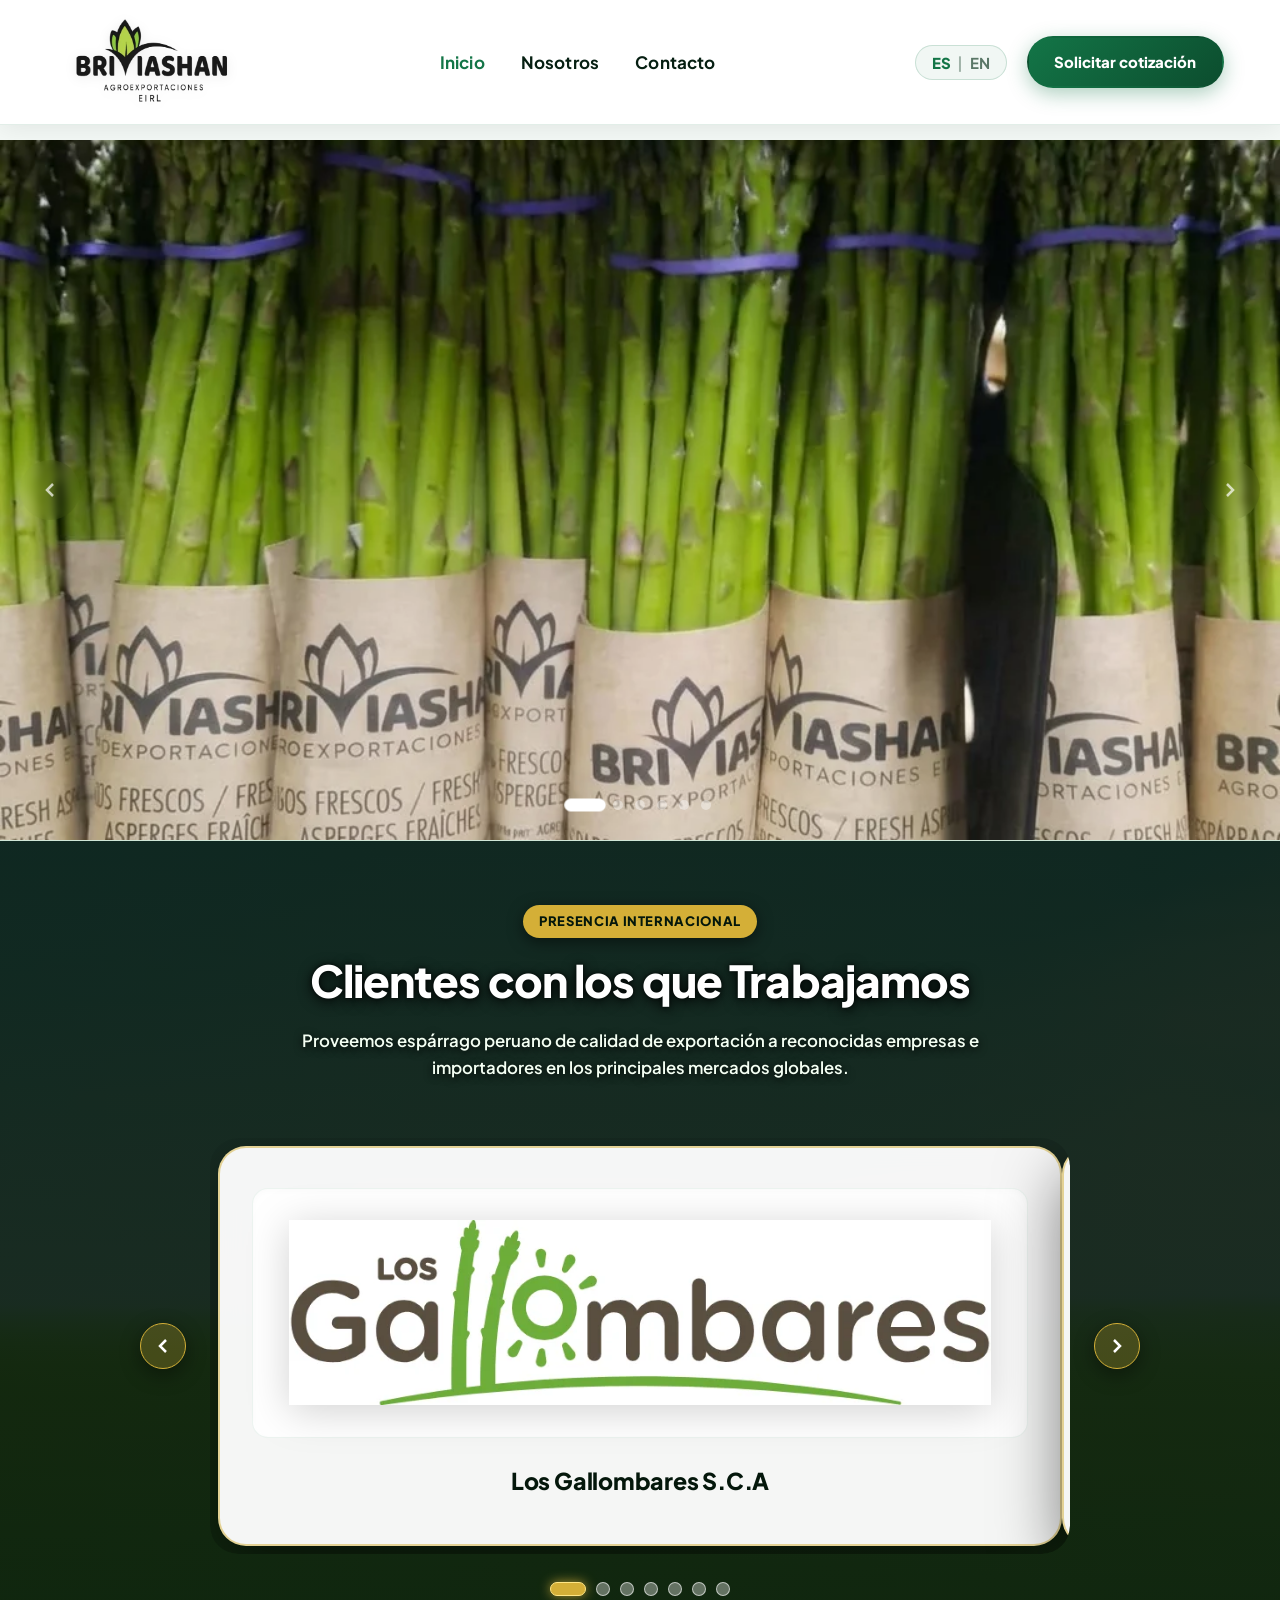
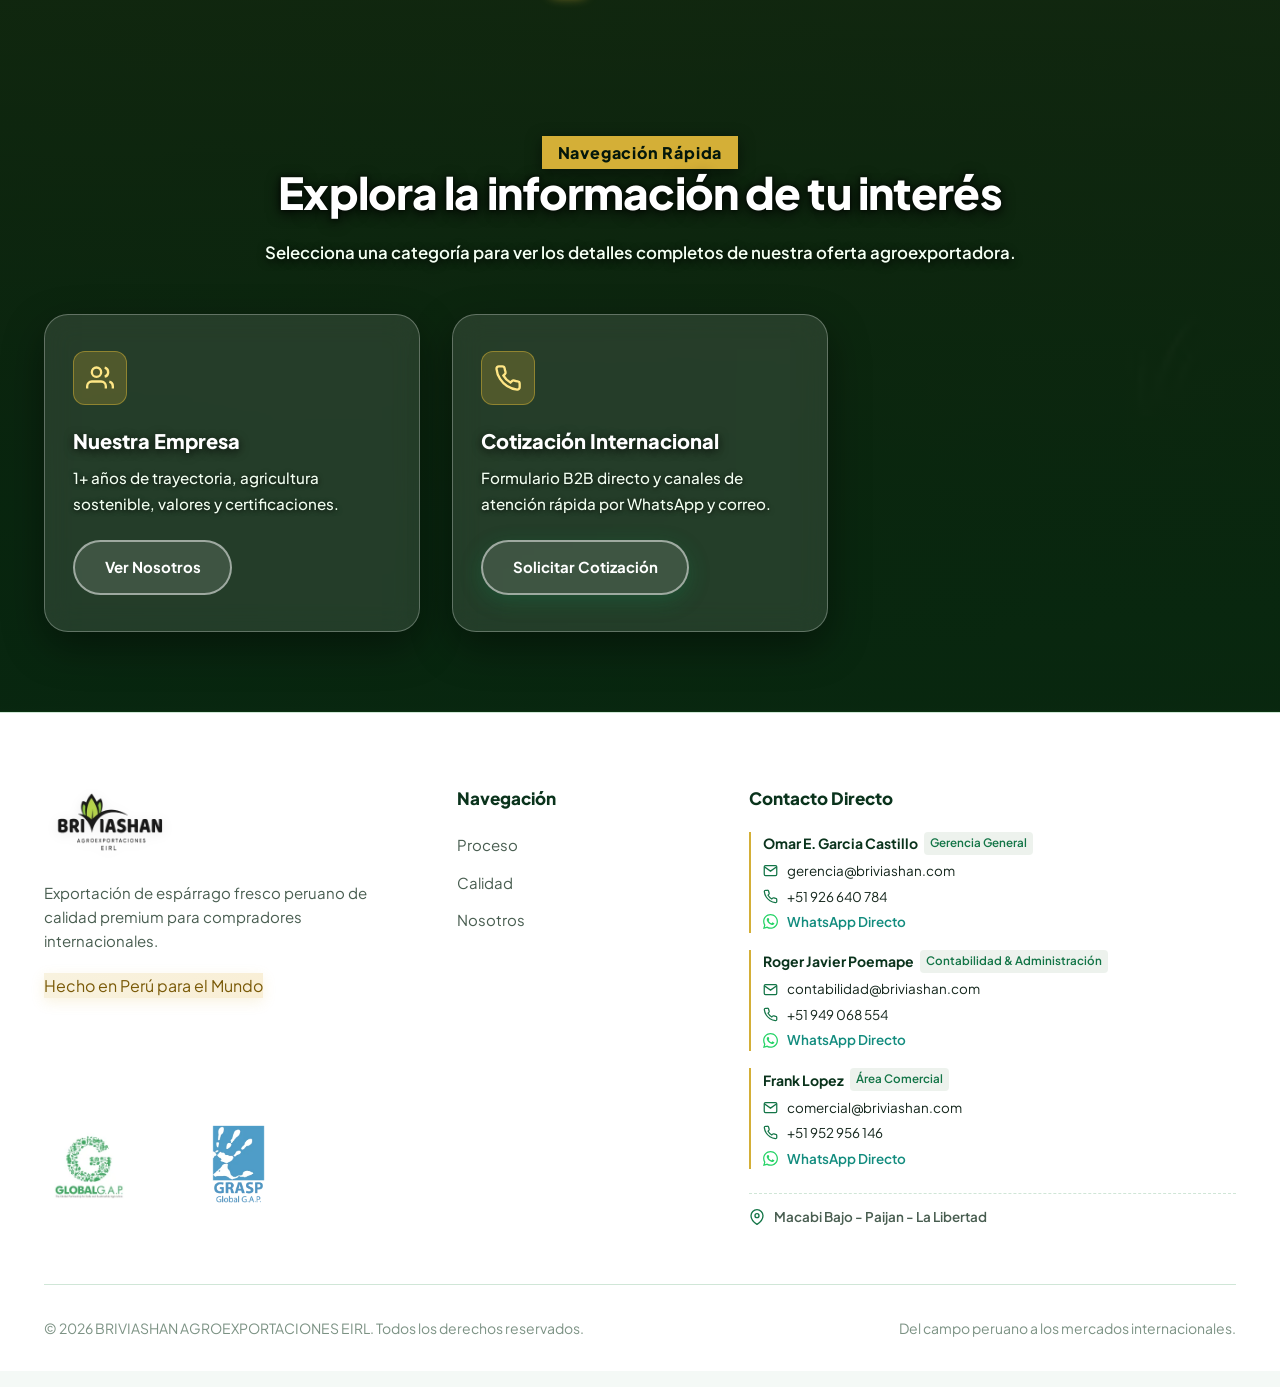
==== index.html @ b5cad750 "Update favicon to use standard logo" ====
<!DOCTYPE html>
<html lang="es">
<head>
  <meta charset="UTF-8">
  <meta name="viewport" content="width=device-width, initial-scale=1.0">
  <title>BRIVIASHAN | Exportación de Espárragos Peruanos Frescos para Mercados Internacionales</title>
  
  <!-- SEO Meta Tags -->
  <meta name="description" content="Empresa agroexportadora peruana de espárragos frescos verdes de calidad premium. Suministro confiable, trazabilidad y logística para importadores y compradores internacionales.">
  <meta name="keywords" content="Espárrago peruano, Espárragos de exportación, Exportación de espárragos, Peruvian asparagus, Fresh Peruvian asparagus, Asparagus exporter Peru, Asparagus supplier Peru, Fresh asparagus exporter">
  <meta name="author" content="BRIVIASHAN AGROEXPORTACIONES EIRL">
  <meta name="robots" content="index, follow">

  <!-- Open Graph / Social Media -->
  <meta property="og:type" content="website">
  <meta property="og:title" content="BRIVIASHAN | Espárrago Peruano de Exportación Premium">
  <meta property="og:description" content="Del campo peruano a los mercados internacionales. Calidad, frescura y compromiso desde el origen hasta su destino.">
  <meta property="og:image" content="images-asparagus/1000505104.webp">

  <!-- Canonical URL -->
  <link rel="canonical" href="https://www.briviashan.com/">

  <!-- Favicon -->
  <link rel="icon" type="image/webp" href="Imagenes/LOGO-BRIVIASHAN.webp">

  <!-- Stylesheet -->
  <link rel="stylesheet" href="css/styles.css?v=2.0.2">
</head>
<body>

  <!-- ==========================================================================
       HEADER / NAVBAR
       ========================================================================== -->
  <header class="main-header scrolled" id="main-header">
    <div class="container header-container">
      <a href="#" class="header-logo-link" aria-label="BRIVIASHAN Inicio">
        <img decoding="async" src="Imagenes/LOGO-BRIVIASHAN.webp" alt="BRIVIASHAN Agroexportaciones" class="header-logo-img">
      </a>

      <!-- Desktop Nav -->
      <nav aria-label="Navegación principal">
        <ul class="nav-menu">
          <li><a href="#inicio" class="nav-link active-view" data-i18n="nav.home">Inicio</a></li>
                              <li><a href="#nosotros" class="nav-link" data-i18n="nav.about">Nosotros</a></li>
          <li><a href="#contacto" class="nav-link" data-i18n="nav.contact">Contacto</a></li>
        </ul>
      </nav>

      <!-- Header Actions -->
      <div class="header-actions">
        <button type="button" class="lang-switch-btn" id="lang-switch-btn" aria-label="Cambiar Idioma">
          <span class="lang-code active">ES</span>
          <span class="lang-divider">|</span>
          <span class="lang-code">EN</span>
        </button>

        <a href="#contacto" class="btn btn-primary btn-header-cta" data-i18n="nav.cta">Solicitar cotización</a>

        <button type="button" class="mobile-menu-btn" id="mobile-menu-btn" aria-label="Abrir menú" aria-expanded="false">
          <svg width="24" height="24" viewBox="0 0 24 24" fill="none" stroke="currentColor" stroke-width="2">
            <path d="M4 6h16M4 12h16M4 18h16"/>
          </svg>
        </button>
      </div>
    </div>

    <!-- Mobile Drawer Nav -->
    <div class="mobile-nav-menu" id="mobile-nav-menu">
      <a href="#inicio" class="mobile-nav-link active-view" data-i18n="nav.home">Inicio</a>
      <a href="#nosotros" class="mobile-nav-link" data-i18n="nav.about">Nosotros</a>
      <a href="#contacto" class="mobile-nav-link" data-i18n="nav.contact">Contacto</a>
      
      <div class="mobile-drawer-actions">
        <button type="button" class="lang-switch-btn" id="mobile-lang-switch-btn" aria-label="Cambiar Idioma">
          <span class="lang-code active">ES</span>
          <span class="lang-divider">|</span>
          <span class="lang-code">EN</span>
        </button>
        <a href="#contacto" class="btn btn-gold" data-i18n="nav.cta">Solicitar cotización</a>
      </div>
    </div>
  </header>

  <main class="views-wrapper">
    <!-- VISTA INICIO (PRIMERA VISTA) -->
    <div class="site-view view-bg-inicio is-active" id="view-inicio">
  <!-- ==========================================================================
       HERO PRESENTATIONS SLIDER (REDESIGNED CAROUSEL)
       ========================================================================== -->
  <section class="hero-presentations-slider" id="inicio">
    <div class="hero-slider-track" id="hero-slider-track">
      <!-- Slide 1: Fajín de Cartón -->
      <div class="hero-slide active" 
           data-title="Espárrago Verde con Fajín de Cartón" 
           data-img="images-asparagus/fajin4_panoramico.webp" 
           data-desc="Presentación ecológica de exportación con atados sujetados por fajín de cartón impreso con marca. Ideal para supermercados."
           data-weight="Atado de 454g / 1 lb (Bandeja 5kg / 11 lbs)"
           data-caliber="Large (LG) 12mm - 16mm"
           data-packing="Caja de Cartón Exportación • 10 atados por Bandeja">
        <div class="hero-slide-bg" style="background-image: url('images-asparagus/fajin4_panoramico.webp');"></div>
        <div class="hero-slide-overlay"></div>
        <div class="hero-slide-content">
          <h2 class="hero-slide-title">Espárrago Verde con Fajín de Cartón</h2>
          <p class="hero-slide-desc">Atados ecológicos con fajín impreso, perfectos para retail internacional. Hidroenfriados para preservar máxima frescura.</p>
          <div class="hero-slide-specs">
            <span><strong>Calibre:</strong> Large (LG) 12-16mm</span>
            <span><strong>Empaque:</strong> Atado 250g</span>
          </div>
          <div class="hero-slide-actions">
            <button class="btn btn-gold open-detail-btn">Ver Ficha Técnica B2B</button>
            <a href="#contacto" class="btn btn-outline-white">Solicitar Cotización</a>
          </div>
        </div>
      </div>

      <!-- Slide 2: 12x420 -->
      <div class="hero-slide" 
           data-title="Presentación 12x420 - Calibre XL" 
           data-img="images-asparagus/pres1.webp" 
           data-desc="Atados estándar de 420g en empaque máster de 12 unidades por caja (5kg neto). Calibre Extra Large seleccionado para distribuidores institucionales."
           data-weight="Atado 420g (Caja de 5kg / 12 atados)"
           data-caliber="Extra Large (XL) 16mm - 20mm"
           data-packing="Caja Exportación Impresa con Capuchón Térmico">
        <div class="hero-slide-bg" style="background-image: url('images-asparagus/pres1.webp');"></div>
        <div class="hero-slide-overlay"></div>
        <div class="hero-slide-content">
          <h2 class="hero-slide-title">Presentación 12x420 (Calibre XL)</h2>
          <div class="hero-slide-specs">
            <span><strong>Calibre:</strong> Extra Large (XL) 17-20mm</span>
            <span><strong>Empaque:</strong> 12 x 420g (Caja 5kg)</span>
          </div>
          <div class="hero-slide-actions">
            <button class="btn btn-gold open-detail-btn">Ver Ficha Técnica B2B</button>
            <a href="#contacto" class="btn btn-outline-white">Solicitar Cotización</a>
          </div>
        </div>
      </div>

      <!-- Slide 3: Puntas Embolsado -->
      <div class="hero-slide" 
           data-title="Puntas Seleccionadas - Embolsado Especial" 
           data-img="images-asparagus/embolsado_panoramico.webp" 
           data-desc="Puntas de espárrago tierno cortadas a medida y embolsadas en atmósfera controlada para prolongar su vida útil en anaquel."
           data-weight="Atados Embolsados 480g - 490g"
           data-caliber="Standard / Medium (9mm - 12mm)"
           data-packing="Bolsa Microperforada de Alta Densidad">
        <div class="hero-slide-bg" style="background-image: url('images-asparagus/embolsado_panoramico.webp');"></div>
        <div class="hero-slide-overlay"></div>
        <div class="hero-slide-content">
          <h2 class="hero-slide-title">Puntas Seleccionadas (Embolsado)</h2>
          <div class="hero-slide-specs">
            <span><strong>Calibre:</strong> Standard / Medium (9-12mm)</span>
            <span><strong>Empaque:</strong> Atado Embolsado 480-490g</span>
          </div>
          <div class="hero-slide-actions">
            <button class="btn btn-gold open-detail-btn">Ver Ficha Técnica B2B</button>
            <a href="#contacto" class="btn btn-outline-white">Solicitar Cotización</a>
          </div>
        </div>
      </div>

      <!-- Slide 4: Pouch Bag -->
      <div class="hero-slide" 
           data-title="Presentación Lonchera" 
           data-img="images-asparagus/lonchera_panoramico.webp" 
           data-desc="Lonchera de 2.5 KG."
           data-weight="Atado de 200g - 210g"
           data-caliber="Medium / Large (10mm - 14mm)"
           data-packing="Caja Máster con 10 atados de 200-210g cada uno">
        <div class="hero-slide-bg" style="background-image: url('images-asparagus/lonchera_panoramico.webp');"></div>
        <div class="hero-slide-overlay"></div>
        <div class="hero-slide-content">
          <h2 class="hero-slide-title">Lonchera</h2>
          <div class="hero-slide-specs">
            <span><strong>Calibre:</strong> Medium / Large (10-14mm)</span>
            <span><strong>Empaque:</strong> Atado 200-210g</span>
          </div>
          <div class="hero-slide-actions">
            <button class="btn btn-gold open-detail-btn">Ver Ficha Técnica B2B</button>
            <a href="#contacto" class="btn btn-outline-white">Solicitar Cotización</a>
          </div>
        </div>
      </div>

      <!-- Slide 5: Corte Especial -->
      <div class="hero-slide" 
           data-title="Corte Especial" 
           data-img="images-asparagus/17x300.webp" 
           data-weight="Atado de 300g - 310g (17 atados por caja)"
           data-caliber="Large (14mm - 18mm)"
           data-packing="Caja de Cartón para Exportación Aérea">
        <div class="hero-slide-bg" style="background-image: url('images-asparagus/17x300.webp');"></div>
        <div class="hero-slide-overlay"></div>
        <div class="hero-slide-content">
          <h2 class="hero-slide-title">Corte Especial</h2>
          <div class="hero-slide-specs">
            <span><strong>Calibre:</strong> Large (14-16mm)</span>
            <span><strong>Empaque:</strong> Atado 300-310g (17 unidades/caja)</span>
          </div>
          <div class="hero-slide-actions">
            <button class="btn btn-gold open-detail-btn">Ver Ficha Técnica B2B</button>
            <a href="#contacto" class="btn btn-outline-white">Solicitar Cotización</a>
          </div>
        </div>
      </div>

      <!-- Slide 6: Standard -->
      <div class="hero-slide" 
           data-title="Presentación Standard - STD 20x250" 
           data-img="images-asparagus/std-20x250.webp" 
           data-desc="Formato tradicional de atados de 250g en caja de 20 unidades (5kg total). Ideal para programas de suministro constante durante todo el año."
           data-weight="Atado de 250g (Caja de 5kg / 20 atados)"
           data-caliber="Standard (9mm - 12mm)"
           data-packing="Caja Corrugada Fitosanitaria de Exportación">
        <div class="hero-slide-bg" style="background-image: url('images-asparagus/std-20x250.webp');"></div>
        <div class="hero-slide-overlay"></div>
        <div class="hero-slide-content">
          <h2 class="hero-slide-title">Presentación Standard (STD 20x250)</h2>
          <div class="hero-slide-specs">
            <span><strong>Calibre:</strong> Standard (9-12mm)</span>
            <span><strong>Empaque:</strong> 20 x 250g (Caja 5kg)</span>
          </div>
          <div class="hero-slide-actions">
            <button class="btn btn-gold open-detail-btn">Ver Ficha Técnica B2B</button>
            <a href="#contacto" class="btn btn-outline-white">Solicitar Cotización</a>
          </div>
        </div>
      </div>
    </div>

    <!-- Navigation Arrows -->
    <button class="hero-nav prev-nav" id="hero-slider-prev" aria-label="Anterior">
      <svg width="24" height="24" viewBox="0 0 24 24" fill="none" stroke="currentColor" stroke-width="2.5"><polyline points="15 18 9 12 15 6"/></svg>
    </button>
    <button class="hero-nav next-nav" id="hero-slider-next" aria-label="Siguiente">
      <svg width="24" height="24" viewBox="0 0 24 24" fill="none" stroke="currentColor" stroke-width="2.5"><polyline points="9 18 15 12 9 6"/></svg>
    </button>

    <!-- Pagination Dots -->
    <div class="hero-dots" id="hero-slider-dots">
      <span class="hero-dot active" data-index="0"></span>
      <span class="hero-dot" data-index="1"></span>
      <span class="hero-dot" data-index="2"></span>
      <span class="hero-dot" data-index="3"></span>
      <span class="hero-dot" data-index="4"></span>
      <span class="hero-dot" data-index="5"></span>
    </div>
  </section>

  <!-- ==========================================================================
       2.5 CLIENTS & COMMERCIAL PARTNERS SECTION
       ========================================================================== -->
  <section class="section-padding clients-section">
    <div class="container">
      <div class="section-header reveal-on-scroll">
        <span class="section-badge badge-gold" data-i18n="clientsSection.badge">Confianza Global</span>
        <h2 class="section-title" data-i18n="clientsSection.title">Nuestros Clientes y Socios Comerciales</h2>
        <p class="section-subtitle" data-i18n="clientsSection.subtitle">
          Establecemos alianzas comerciales sólidas y de largo plazo con importadores y distribuidores internacionales.
        </p>
      </div>

      <!-- Interactive Client Logo Slideshow -->
      <div class="clients-slideshow-wrapper reveal-on-scroll" id="clientsSlideshow">
        <button class="slideshow-arrow prev-arrow" id="clientsPrevBtn" aria-label="Cliente Anterior">
          <svg width="24" height="24" viewBox="0 0 24 24" fill="none" stroke="currentColor" stroke-width="2.5"><path d="M15 18l-6-6 6-6"/></svg>
        </button>

        <div class="slideshow-viewport">
          <div class="slideshow-track" id="clientsSlideTrack">
            <!-- Slide 1: Gallombares -->
            <div class="client-slide-card active" data-lightbox-src="images-asparagus/gallombares.webp" style="cursor: pointer;">
              <div class="client-logo-wrapper">
                <img decoding="async" src="images-asparagus/gallombares.webp" alt="Los Gallombares S.C.A" class="client-logo-img-large">
              </div>
              <h4 class="client-logo-name">Los Gallombares S.C.A</h4>
            </div>

            <!-- Slide 2: García Mateo & Cía -->
            <div class="client-slide-card" data-lightbox-src="images-asparagus/garcia-mateo.webp" style="cursor: pointer;">
              <div class="client-logo-wrapper">
                <img decoding="async" src="images-asparagus/garcia-mateo.webp" alt="García Mateo & Sinova" class="client-logo-img-large">
              </div>
              <h4 class="client-logo-name">García Mateo & Sinova</h4>
            </div>

            <!-- Slide 3: Square 1 Farms -->
            <div class="client-slide-card" data-lightbox-src="images-asparagus/Square1FarmsLogo_Print.webp" style="cursor: pointer;">
              <div class="client-logo-wrapper">
                <img decoding="async" src="images-asparagus/Square1FarmsLogo_Print.webp" alt="Square 1 Farms" class="client-logo-img-large">
              </div>
              <h4 class="client-logo-name">Square 1 Farms</h4>
            </div>

            <!-- Slide 4: Megafresh -->
            <div class="client-slide-card" data-lightbox-src="images-asparagus/megafresh.webp" style="cursor: pointer;">
              <div class="client-logo-wrapper">
                <img decoding="async" src="images-asparagus/megafresh.webp" alt="Megafresh Green S.L" class="client-logo-img-large">
              </div>
              <h4 class="client-logo-name">Megafresh Green S.L</h4>
            </div>

            <!-- Slide 5: Mayesty -->
            <div class="client-slide-card" data-lightbox-src="images-asparagus/mayesty.webp" style="cursor: pointer;">
              <div class="client-logo-wrapper">
                <img decoding="async" src="images-asparagus/mayesty.webp" alt="Five Crowns Marketing" class="client-logo-img-large">
              </div>
              <h4 class="client-logo-name">Five Crowns Marketing</h4>
            </div>

            <!-- Slide 6: HETROS IMPORTACAO -->
            <div class="client-slide-card" data-lightbox-src="images-asparagus/HETROS-IMPORTACAO.webp" style="cursor: pointer;">
              <div class="client-logo-wrapper">
                <img decoding="async" src="images-asparagus/HETROS-IMPORTACAO.webp" alt="HETROS IMPORTACAO E EXPORTACAO LTDA" class="client-logo-img-large">
              </div>
              <h4 class="client-logo-name">HETROS IMPORTACAO E EXPORTACAO LTDA</h4>
            </div>

            <!-- Slide 7: Espaceite S.L -->
            <div class="client-slide-card" data-lightbox-src="images-asparagus/espaceite1.webp" style="cursor: pointer;">
              <div class="client-logo-wrapper">
                <img decoding="async" src="images-asparagus/espaceite1.webp" alt="Espaceite S.L" class="client-logo-img-large">
              </div>
              <h4 class="client-logo-name">Espaceite S.L</h4>
            </div>
          </div>
        </div>

        <button class="slideshow-arrow next-arrow" id="clientsNextBtn" aria-label="Siguiente Cliente">
          <svg width="24" height="24" viewBox="0 0 24 24" fill="none" stroke="currentColor" stroke-width="2.5"><path d="M9 18l6-6-6-6"/></svg>
        </button>
      </div>

      <!-- Dots Pagination -->
      <div class="slideshow-pagination" id="clientsPagination">
        <button class="slideshow-dot active" data-slide="0" aria-label="Diapositiva 1"></button>
        <button class="slideshow-dot" data-slide="1" aria-label="Diapositiva 2"></button>
        <button class="slideshow-dot" data-slide="2" aria-label="Diapositiva 3"></button>
        <button class="slideshow-dot" data-slide="3" aria-label="Diapositiva 4"></button>
        <button class="slideshow-dot" data-slide="4" aria-label="Diapositiva 5"></button>
        <button class="slideshow-dot" data-slide="5" aria-label="Diapositiva 6"></button>
        <button class="slideshow-dot" data-slide="6" aria-label="Diapositiva 7"></button>
      </div>
    </div>
  </section>

      <!-- Executive Summary Quick Access Cards Section -->
      <section class="section-padding executive-summary-section">
        <div class="container">
          <div class="exec-summary-header reveal-on-scroll">
            <span class="section-badge badge-gold" data-i18n="executiveSummary.badge">Navegación Rápida</span>
            <h2 class="section-title" data-i18n="executiveSummary.title">Explora la información de tu interés</h2>
            <p class="section-subtitle" data-i18n="executiveSummary.subtitle">Selecciona una categoría para ver los detalles completos de nuestra oferta agroexportadora.</p>
          </div>

          <div class="exec-summary-grid reveal-on-scroll">
            <!-- Card 5: Nosotros -->
            <div class="exec-card">
              <div class="exec-card-icon">
                <svg width="28" height="28" viewBox="0 0 24 24" fill="none" stroke="currentColor" stroke-width="2"><path d="M17 21v-2a4 4 0 0 0-4-4H5a4 4 0 0 0-4 4v2"/><circle cx="9" cy="7" r="4"/><path d="M23 21v-2a4 4 0 0 0-3-3.87"/><path d="M16 3.13a4 4 0 0 1 0 7.75"/></svg>
              </div>
              <div class="exec-card-body">
                <h3 class="exec-card-title" data-i18n="executiveSummary.navAboutTitle">Nuestra Empresa</h3>
                <p class="exec-card-desc" data-i18n="executiveSummary.navAboutDesc">1+ años de trayectoria, agricultura sostenible, valores y certificaciones.</p>
              </div>
              <a href="#nosotros" class="btn btn-outline exec-card-btn" data-i18n="executiveSummary.navAboutBtn">Ver Nosotros</a>
            </div>

            <!-- Card 6: Contacto -->
            <div class="exec-card">
              <div class="exec-card-icon">
                <svg width="28" height="28" viewBox="0 0 24 24" fill="none" stroke="currentColor" stroke-width="2"><path d="M22 16.92v3a2 2 0 0 1-2.18 2 19.79 19.79 0 0 1-8.63-3.07 19.5 19.5 0 0 1-6-6 19.79 19.79 0 0 1-3.07-8.67A2 2 0 0 1 4.11 2h3a2 2 0 0 1 2 1.72 12.84 12.84 0 0 0 .7 2.81 2 2 0 0 1-.45 2.11L8.09 9.91a16 16 0 0 0 6 6l1.27-1.27a2 2 0 0 1 2.11-.45 12.84 12.84 0 0 0 2.81.7A2 2 0 0 1 22 16.92z"/></svg>
              </div>
              <div class="exec-card-body">
                <h3 class="exec-card-title" data-i18n="executiveSummary.navContactTitle">Cotización Internacional</h3>
                <p class="exec-card-desc" data-i18n="executiveSummary.navContactDesc">Formulario B2B directo y canales de atención rápida por WhatsApp y correo.</p>
              </div>
              <a href="#contacto" class="btn btn-primary exec-card-btn" data-i18n="executiveSummary.navContactBtn">Solicitar Cotización</a>
            </div>
          </div>
        </div>
      </section>



  </div><!-- /#view-inicio -->

  <!-- VISTA PROCESO -->
  <div class="site-view view-bg-nosotros" id="view-nosotros">
  <!-- ==========================================================================
       10. ABOUT US SECTION (MODERN, CLEAN B2B DESIGN)
       ========================================================================== -->
  <section class="section-padding about-section" id="nosotros">
    <div class="container">
      <!-- Top Grid: Who We Are Story & Image -->
      <div class="about-grid">
        <div class="about-content reveal-on-scroll">
          <span class="section-badge" data-i18n="aboutSection.badge">Nuestra Empresa</span>
          <h2 class="section-title" data-i18n="aboutSection.title">Excelencia y compromiso en la agroexportación peruana</h2>
          <p class="about-text" data-i18n="aboutSection.p1">
            Somos una empresa peruana dedicada a la producción, selección y exportación de espárragos frescos verdes de calidad superior, cultivados en los valles más fértiles de la costa del Perú.
          </p>
          <p class="about-text" data-i18n="aboutSection.p2">
            Con más de 1 año de experiencia en el sector agroexportador, impulsamos una agricultura sostenible basada en la gestión eficiente de la tierra, el agua y los recursos naturales para abastecer a los mercados internacionales más exigentes.
          </p>
          <p class="about-text" data-i18n="aboutSection.p3">
            Trabajamos con una clara orientación al cliente B2B, combinando tecnología de empaque, cadena de frío rigurosa y un equipo humano enfocado en la satisfacción de importadores y distribuidores globales.
          </p>
        </div>

        <div class="about-visual reveal-on-scroll" data-lightbox-src="images-asparagus/cosecha-esparrago.webp" data-lightbox-title="Cosecha de espárragos frescos en campos de la costa peruana" style="cursor: pointer;">
          <img decoding="async" src="images-asparagus/campo.webp" alt="Campo de cultivo y cosecha de espárragos" class="about-img">
        </div>
      </div>

      <!-- KPI Metrics Grid -->
      <div class="about-kpi-grid reveal-on-scroll">
        <div class="kpi-card">
          <div class="kpi-number" data-target="1">1+</div>
          <div class="kpi-title" data-i18n="aboutSection.stat1Title">Años de Trayectoria</div>
          <div class="kpi-desc" data-i18n="aboutSection.stat1Desc">Experiencia acumulada en la agroexportación peruana</div>
        </div>

        <div class="kpi-card">
          <div class="kpi-number">100%</div>
          <div class="kpi-title" data-i18n="aboutSection.stat2Title">Sostenibilidad</div>
          <div class="kpi-desc" data-i18n="aboutSection.stat2Desc">Gestión eficiente de agua, suelo y recursos naturales</div>
        </div>

        <div class="kpi-card">
          <div class="kpi-number">Norte & Sur</div>
          <div class="kpi-title" data-i18n="aboutSection.stat3Title">Valles Costeros</div>
          <div class="kpi-desc" data-i18n="aboutSection.stat3Desc">Producción constante con suelos y clima óptimos</div>
        </div>

        <div class="kpi-card">
          <div class="kpi-number">Global</div>
          <div class="kpi-title" data-i18n="aboutSection.stat4Title">Enfoque B2B</div>
          <div class="kpi-desc" data-i18n="aboutSection.stat4Desc">Atención directa a importadores y supermercados</div>
        </div>
      </div>

      <!-- Mission & Vision Pillars -->
      <div class="pillars-grid reveal-on-scroll">
        <div class="pillar-card">
          <div class="pillar-icon">
            <svg width="28" height="28" viewBox="0 0 24 24" fill="none" stroke="currentColor" stroke-width="2"><circle cx="12" cy="12" r="10"/><path d="M12 6v6l4 2"/></svg>
          </div>
          <h3 class="pillar-title" data-i18n="aboutSection.missionTitle">Misión</h3>
          <p class="pillar-desc" data-i18n="aboutSection.missionDesc">
            Brindar espárragos frescos de calidad superior de acuerdo a las necesidades de cada cliente, consolidando relaciones comerciales duraderas a través de la excelencia y la confiabilidad.
          </p>
        </div>

        <div class="pillar-card">
          <div class="pillar-icon">
            <svg width="28" height="28" viewBox="0 0 24 24" fill="none" stroke="currentColor" stroke-width="2"><polygon points="12 2 15.09 8.26 22 9.27 17 14.14 18.18 21.02 12 17.77 5.82 21.02 7 14.14 2 9.27 8.91 8.26 12 2"/></svg>
          </div>
          <h3 class="pillar-title" data-i18n="aboutSection.visionTitle">Visión</h3>
          <p class="pillar-desc" data-i18n="aboutSection.visionDesc">
            Convertirnos en un referente agroexportador reconocido internacionalmente, impulsado por la innovación tecnológica constante, la agricultura sostenible y la ampliación de mercados.
          </p>
        </div>
      </div>

      <!-- Core Values Cards Grid -->
      <div class="values-wrapper reveal-on-scroll">
        <h3 class="values-header-title" data-i18n="aboutSection.valuesTitle">Valores Fundamentales</h3>
        <div class="values-grid">
          <div class="value-card">
            <div class="value-icon">
              <svg width="24" height="24" viewBox="0 0 24 24" fill="none" stroke="currentColor" stroke-width="2"><path d="M12 22s8-4 8-10V5l-8-3-8 3v7c0 6 8 10 8 10z"/></svg>
            </div>
            <div class="value-content">
              <h4 class="value-title" data-i18n="aboutSection.val1">Lealtad y Compromiso</h4>
              <p class="value-desc" data-i18n="aboutSection.val1Desc">Firme compromiso con la puntualidad, volúmenes pactados y satisfacción de nuestros socios comerciales.</p>
            </div>
          </div>

          <div class="value-card">
            <div class="value-icon">
              <svg width="24" height="24" viewBox="0 0 24 24" fill="none" stroke="currentColor" stroke-width="2"><path d="M22 11.08V12a10 10 0 1 1-5.93-9.14"/><polyline points="22 4 12 14.01 9 11.01"/></svg>
            </div>
            <div class="value-content">
              <h4 class="value-title" data-i18n="aboutSection.val2">Honestidad y Transparencia</h4>
              <p class="value-desc" data-i18n="aboutSection.val2Desc">Transparencia total en la gestión operativa, la trazabilidad del producto y la comunicación comercial.</p>
            </div>
          </div>

          <div class="value-card">
            <div class="value-icon">
              <svg width="24" height="24" viewBox="0 0 24 24" fill="none" stroke="currentColor" stroke-width="2"><polygon points="13 2 3 14 12 14 11 22 21 10 12 10 13 2"/></svg>
            </div>
            <div class="value-content">
              <h4 class="value-title" data-i18n="aboutSection.val3">Dinamismo e Innovación</h4>
              <p class="value-desc" data-i18n="aboutSection.val3Desc">Adaptación ágil a las exigencias del mercado y mejora continua en nuestros procesos de empaque.</p>
            </div>
          </div>
        </div>
      </div>

      <!-- Certifications & Standards Banner -->
      <div class="about-certs-block reveal-on-scroll">
        <div class="certs-header">
          <span class="section-badge badge-gold" data-i18n="aboutSection.certsBadge">Estándares de Exportación</span>
          <h3 class="certs-title" data-i18n="aboutSection.certsTitle">Garantía de Calidad y Certificaciones</h3>
        </div>

        <div class="certs-grid">
          <div class="cert-card">
            <div class="cert-badge-icon">
              <svg width="24" height="24" viewBox="0 0 24 24" fill="none" stroke="currentColor" stroke-width="2"><path d="M12 2l3.09 6.26L22 9.27l-5 4.87 1.18 6.88L12 17.77l-6.18 3.25L7 14.14 2 9.27l6.91-1.01L12 2z"/></svg>
            </div>
            <h4 class="cert-title" data-i18n="aboutSection.cert1Title">Cumplimiento Fitosanitario</h4>
            <p class="cert-desc" data-i18n="aboutSection.cert1Desc">Inspecciones de origen y certificación SENASA para embarques internacionales sin contratiempos.</p>
          </div>

          <div class="cert-card">
            <div class="cert-badge-icon">
              <svg width="24" height="24" viewBox="0 0 24 24" fill="none" stroke="currentColor" stroke-width="2"><path d="M12 22C6.477 22 2 17.523 2 12S6.477 2 12 2s10 4.477 10 10-4.477 10-10 10zm-1-7l7-7-1.414-1.414L11 12.172l-2.586-2.586L7 11l4 4z"/></svg>
            </div>
            <h4 class="cert-title" data-i18n="aboutSection.cert2Title">Buenas Prácticas Agrícolas</h4>
            <p class="cert-desc" data-i18n="aboutSection.cert2Desc">Protocolos de cultivo y cosecha higiénica orientados a normativas internacionales como GlobalG.A.P.</p>
          </div>

          <div class="cert-card">
            <div class="cert-badge-icon">
              <svg width="24" height="24" viewBox="0 0 24 24" fill="none" stroke="currentColor" stroke-width="2"><path d="M20 7h-7L10 3H4c-1.1 0-2 .9-2 2v14c0 1.1.9 2 2 2h16c1.1 0 2-.9 2-2V9c0-1.1-.9-2-2-2z"/></svg>
            </div>
            <h4 class="cert-title" data-i18n="aboutSection.cert3Title">Inocuidad e Higiene</h4>
            <p class="cert-desc" data-i18n="aboutSection.cert3Desc">Cadena de frío continua e inspección en planta para garantizar la máxima frescura en anaquel.</p>
          </div>
        </div>
      </div>

    </div>
  </section>


  <!-- ==========================================================================
       11 & 12. HIGH IMPACT CTA BANNER
       ========================================================================== -->
  <section class="cta-banner-section">
    <div class="cta-banner-bg">
      <img decoding="async" src="images-asparagus/1000505104.webp" alt="Espárragos frescos listos para exportación">
    </div>

    <div class="container cta-banner-content reveal-on-scroll">
      <h2 class="cta-banner-title" data-i18n="ctaSection.title">¿Buscas un proveedor de espárrago peruano?</h2>
      <p class="cta-banner-subtitle" data-i18n="ctaSection.subtitle">
        Cuéntanos qué necesitas y nuestro equipo comercial se pondrá en contacto contigo a la brevedad para brindarte una cotización competitiva.
      </p>

      <div class="cta-banner-actions">
        <a href="#contacto" class="btn btn-gold" data-i18n="ctaSection.btnQuote">
          Solicitar cotización
          <svg width="18" height="18" viewBox="0 0 24 24" fill="none" stroke="currentColor" stroke-width="2.5"><path d="M5 12h14M12 5l7 7-7 7"/></svg>
        </a>
        <a href="#" class="btn btn-outline-white whatsapp-dynamic-link" data-i18n="ctaSection.btnWhatsApp">
          <svg width="20" height="20" viewBox="0 0 24 24" fill="#25D366"><path d="M.057 24l1.687-6.163c-1.041-1.804-1.588-3.849-1.587-5.946.003-6.556 5.338-11.891 11.893-11.891 3.181.001 6.167 1.24 8.413 3.488 2.245 2.248 3.481 5.236 3.48 8.414-.003 6.557-5.338 11.892-11.893 11.892-1.99-.001-3.951-.5-5.688-1.448l-6.305 1.654zm6.597-3.807c1.676.995 3.276 1.591 5.392 1.592 5.448 0 9.886-4.434 9.889-9.885.002-5.462-4.415-9.89-9.881-9.892-5.452 0-9.887 4.434-9.889 9.884-.001 2.225.651 3.891 1.746 5.634l-.999 3.648 3.742-.981zm11.387-5.464c-.074-.124-.272-.198-.57-.347-.297-.149-1.758-.868-2.031-.967-.272-.099-.47-.149-.669.149-.198.297-.768.967-.941 1.165-.173.198-.347.223-.644.074-.297-.149-1.255-.462-2.39-1.475-.883-.788-1.48-1.761-1.653-2.059-.173-.297-.018-.458.13-.606.134-.133.297-.347.446-.521.151-.172.2-.296.3-.495.099-.198.05-.372-.025-.521-.075-.148-.669-1.611-.916-2.206-.242-.579-.487-.501-.669-.51l-.57-.01c-.198 0-.52.074-.792.372s-1.04 1.016-1.04 2.479 1.065 2.876 1.213 3.074c.149.198 2.095 3.2 5.076 4.487.709.306 1.263.489 1.694.626.712.226 1.36.194 1.872.118.571-.085 1.758-.719 2.006-1.413.248-.695.248-1.29.173-1.414z"/></svg>
          Hablar por WhatsApp
        </a>
      </div>
    </div>
  </section>


  </div><!-- /#view-nosotros -->

  <!-- VISTA CONTACTO -->
  <div class="site-view view-bg-contacto" id="view-contacto">
  <!-- ==========================================================================
       13. B2B QUOTATION FORM
       ========================================================================== -->
  <section class="rfq-section" id="contacto">
    <div class="container">
      <div class="rfq-card reveal-on-scroll">
        <div class="section-header" style="margin-bottom: 2rem;">
          <span class="section-badge" data-i18n="nav.contact">Contacto</span>
          <h2 class="section-title" data-i18n="formSection.title">Formulario de Cotización Internacional</h2>
          <p class="section-subtitle" data-i18n="formSection.subtitle">
            Complete los datos a continuación para recibir información de disponibilidad, calibres y cotizaciones.
          </p>
        </div>

        <form id="rfq-form" action="https://formspree.io/f/mdeorkeq" method="POST">
          <div class="form-grid">
            <!-- Full Name -->
            <div>
              <label for="name" class="form-label" data-i18n="formSection.fieldName">Nombre completo</label>
              <input type="text" id="name" name="name" class="form-control" placeholder="Ej. John Miller / Carlos Mendoza" data-i18n-placeholder="formSection.placeholderName" required>
            </div>

            <!-- Company -->
            <div>
              <label for="company" class="form-label" data-i18n="formSection.fieldCompany">Empresa / Importadora</label>
              <input type="text" id="company" name="company" class="form-control" placeholder="Nombre de su empresa" data-i18n-placeholder="formSection.placeholderCompany" required>
            </div>

            <!-- Destination Country -->
            <div>
              <label for="country" class="form-label" data-i18n="formSection.fieldCountry">País de destino</label>
              <input type="text" id="country" name="country" class="form-control" placeholder="Ej. Estados Unidos, España..." data-i18n-placeholder="formSection.placeholderCountry" required>
            </div>

            <!-- Corporate Email -->
            <div>
              <label for="email" class="form-label" data-i18n="formSection.fieldEmail">Correo electrónico corporativo</label>
              <input type="email" id="email" name="email" class="form-control" placeholder="nombre@empresa.com" data-i18n-placeholder="formSection.placeholderEmail" required>
            </div>

            <!-- WhatsApp / Phone -->
            <div>
              <label for="phone" class="form-label" data-i18n="formSection.fieldPhone">WhatsApp / Teléfono de contacto</label>
              <input type="tel" id="phone" name="phone" class="form-control" placeholder="+1 (555) 000-0000" data-i18n-placeholder="formSection.placeholderPhone" required>
            </div>

            <!-- Product / Presentation Select -->
            <div>
              <label for="product-select" class="form-label" data-i18n="formSection.fieldProduct">Producto o presentación de interés</label>
              <select id="product-select" name="product" class="form-control" required>
                <option value="" disabled selected data-i18n="formSection.optionSelect">Seleccione una opción...</option>
                <option value="Presentación con Fajín de Cartón (Calibre LG)" data-i18n="formSection.option1">Presentación con Fajín de Cartón (Calibre LG)</option>
                <option value="Presentación 12x420 (Calibre XL en Caja de 5kg)" data-i18n="formSection.option2">Presentación 12x420 (Calibre XL en Caja de 5kg)</option>
                <option value="Puntas Seleccionadas - Embolsado (Atado 480-490g)" data-i18n="formSection.option3">Puntas Seleccionadas - Embolsado (Atado 480-490g)</option>
                <option value="Presentación Bolsa Lonchera - Pouch Bag (250-260g)" data-i18n="formSection.option6">Presentación Bolsa Lonchera - Pouch Bag (250-260g)</option>
                <option value="Presentación Corte Especial 17x300 (Atado 300-310g)" data-i18n="formSection.option7">Presentación Corte Especial 17x300 (Atado 300-310g)</option>
                <option value="Presentación Standard - STD 20x250" data-i18n="formSection.option8">Presentación Standard - STD 20x250</option>
                <option value="Requerimiento personalizado / Otro" data-i18n="formSection.option4">Requerimiento personalizado / Otro</option>
              </select>
            </div>

            <!-- Quantity -->
            <div class="form-group-full">
              <label for="quantity" class="form-label" data-i18n="formSection.fieldQuantity">Cantidad requerida estimada</label>
              <input type="text" id="quantity" name="quantity" class="form-control" placeholder="Ej. 1 contenedor / pallets / cajas por semana" data-i18n-placeholder="formSection.placeholderQuantity" required>
            </div>

            <!-- Message -->
            <div class="form-group-full">
              <label for="message" class="form-label" data-i18n="formSection.fieldMessage">Mensaje o requerimientos específicos</label>
              <textarea id="message" name="message" class="form-control" placeholder="Indique calibres requeridos, Incoterm preferido (FOB, CIF), ventana de entrega o dudas..." data-i18n-placeholder="formSection.placeholderMessage"></textarea>
            </div>

            <!-- Submit Button -->
            <div class="form-submit-container">
              <button type="submit" class="btn btn-gold" style="width: 100%; max-width: 380px;" data-i18n="formSection.btnSubmit">
                Solicitar cotización
              </button>
            </div>
          </div>
        </form>
      </div>



    </div>
  </section>


  <!-- ==========================================================================
       14. FLOATING WHATSAPP BUTTON
       ========================================================================== -->
  <a href="#" class="floating-whatsapp whatsapp-dynamic-link" aria-label="Hablar con un asesor comercial en WhatsApp">
    <svg class="floating-whatsapp-icon" viewBox="0 0 24 24" fill="currentColor">
      <path d="M.057 24l1.687-6.163c-1.041-1.804-1.588-3.849-1.587-5.946.003-6.556 5.338-11.891 11.893-11.891 3.181.001 6.167 1.24 8.413 3.488 2.245 2.248 3.481 5.236 3.48 8.414-.003 6.557-5.338 11.892-11.893 11.892-1.99-.001-3.951-.5-5.688-1.448l-6.305 1.654zm6.597-3.807c1.676.995 3.276 1.591 5.392 1.592 5.448 0 9.886-4.434 9.889-9.885.002-5.462-4.415-9.89-9.881-9.892-5.452 0-9.887 4.434-9.889 9.884-.001 2.225.651 3.891 1.746 5.634l-.999 3.648 3.742-.981zm11.387-5.464c-.074-.124-.272-.198-.57-.347-.297-.149-1.758-.868-2.031-.967-.272-.099-.47-.149-.669.149-.198.297-.768.967-.941 1.165-.173.198-.347.223-.644.074-.297-.149-1.255-.462-2.39-1.475-.883-.788-1.48-1.761-1.653-2.059-.173-.297-.018-.458.13-.606.134-.133.297-.347.446-.521.151-.172.2-.296.3-.495.099-.198.05-.372-.025-.521-.075-.148-.669-1.611-.916-2.206-.242-.579-.487-.501-.669-.51l-.57-.01c-.198 0-.52.074-.792.372s-1.04 1.016-1.04 2.479 1.065 2.876 1.213 3.074c.149.198 2.095 3.2 5.076 4.487.709.306 1.263.489 1.694.626.712.226 1.36.194 1.872.118.571-.085 1.758-.719 2.006-1.413.248-.695.248-1.29.173-1.414z"/>
    </svg>
    <span data-i18n="floatingWhatsApp.text">Hablar con un asesor</span>
  </a>


  </div><!-- /#view-contacto -->
  </main><!-- /.views-wrapper -->


    <!-- ==========================================================================
       15. FOOTER
       ========================================================================== -->
  <footer class="main-footer">
    <div class="container">
      <div class="footer-grid">
        <!-- Brand Column -->
        <div class="footer-brand">
          <img decoding="async" src="Imagenes/LOGO-BRIVIASHAN.webp" alt="BRIVIASHAN Agroexportaciones EIRL" class="footer-logo">
          <p class="footer-desc" data-i18n="footer.desc">
            Exportación de espárrago fresco peruano de calidad premium para compradores internacionales.
          </p>
          <span class="section-badge badge-gold" style="align-self: flex-start;" data-i18n="footer.originBadge">
            Hecho en Perú para el Mundo
          </span>
        </div>

        <!-- Links Column -->
        <div class="footer-links-col">
          <h4 class="footer-heading" data-i18n="footer.quickLinks">Navegación</h4>
          <ul class="footer-links-list">
            <li><a href="#proceso" class="footer-link" data-i18n="nav.process">Proceso</a></li>
            <li><a href="#calidad" class="footer-link" data-i18n="nav.quality">Calidad</a></li>
            <li><a href="#nosotros" class="footer-link" data-i18n="nav.about">Nosotros</a></li>
          </ul>
        </div>

        
        <!-- Certifications Column -->
        <div class="footer-certs-col" style="display: flex; gap: 3rem; align-items: center; padding-top: 1rem;">
          <img src="images-asparagus/global-gap.webp" alt="Global G.A.P Certification" style="height: 90px; object-fit: contain; filter: grayscale(20%) opacity(0.85); transition: all 0.3s ease;" onmouseover="this.style.filter='none'" onmouseout="this.style.filter='grayscale(20%) opacity(0.85)'" loading="lazy">
          <img src="images-asparagus/Grasp.webp" alt="GRASP Certification" style="height: 90px; object-fit: contain; filter: grayscale(20%) opacity(0.85); transition: all 0.3s ease;" onmouseover="this.style.filter='none'" onmouseout="this.style.filter='grayscale(20%) opacity(0.85)'" loading="lazy">
        </div>
        <!-- Contact Column -->
        <div class="footer-contact-col">
          <h4 class="footer-heading" data-i18n="footer.contactInfo">Contacto Directo</h4>
          <div class="footer-contact-list">
            <!-- Gerencia -->
            <div class="footer-contact-block">
              <div class="footer-contact-name">
                Omar E. Garcia Castillo
                <span class="footer-contact-role" data-i18n="directContacts.roleGerencia">Gerencia General</span>
              </div>
              <div class="footer-contact-details">
                <div class="footer-contact-item">
                  <svg width="15" height="15" viewBox="0 0 24 24" fill="none" stroke="currentColor" stroke-width="2"><path d="M4 4h16c1.1 0 2 .9 2 2v12c0 1.1-.9 2-2 2H4c-1.1 0-2-.9-2-2V6c0-1.1.9-2 2-2z"/><polyline points="22,6 12,13 2,6"/></svg>
                  <a href="mailto:gerencia@briviashan.com" class="footer-contact-link">gerencia@briviashan.com</a>
                </div>
                <div class="footer-contact-item">
                  <svg width="15" height="15" viewBox="0 0 24 24" fill="none" stroke="currentColor" stroke-width="2"><path d="M22 16.92v3a2 2 0 0 1-2.18 2 19.79 19.79 0 0 1-8.63-3.07 19.5 19.5 0 0 1-6-6 19.79 19.79 0 0 1-3.07-8.67A2 2 0 0 1 4.11 2h3a2 2 0 0 1 2 1.72 12.84 12.84 0 0 0 .7 2.81 2 2 0 0 1-.45 2.11L8.09 9.91a16 16 0 0 0 6 6l1.27-1.27a2 2 0 0 1 2.11-.45 12.84 12.84 0 0 0 2.81.7A2 2 0 0 1 22 16.92z"/></svg>
                  <a href="tel:+51926640784" class="footer-contact-link">+51 926 640 784</a>
                </div>
                <div class="footer-contact-item">
                  <svg width="15" height="15" viewBox="0 0 24 24" fill="#25D366"><path d="M.057 24l1.687-6.163c-1.041-1.804-1.588-3.849-1.587-5.946.003-6.556 5.338-11.891 11.893-11.891 3.181.001 6.167 1.24 8.413 3.488 2.245 2.248 3.481 5.236 3.48 8.414-.003 6.557-5.338 11.892-11.893 11.892-1.99-.001-3.951-.5-5.688-1.448l-6.305 1.654zm6.597-3.807c1.676.995 3.276 1.591 5.392 1.592 5.448 0 9.886-4.434 9.889-9.885.002-5.462-4.415-9.89-9.881-9.892-5.452 0-9.887 4.434-9.889 9.884-.001 2.225.651 3.891 1.746 5.634l-.999 3.648 3.742-.981zm11.387-5.464c-.074-.124-.272-.198-.57-.347-.297-.149-1.758-.868-2.031-.967-.272-.099-.47-.149-.669.149-.198.297-.768.967-.941 1.165-.173.198-.347.223-.644.074-.297-.149-1.255-.462-2.39-1.475-.883-.788-1.48-1.761-1.653-2.059-.173-.297-.018-.458.13-.606.134-.133.297-.347.446-.521.151-.172.2-.296.3-.495.099-.198.05-.372-.025-.521-.075-.148-.669-1.611-.916-2.206-.242-.579-.487-.501-.669-.51l-.57-.01c-.198 0-.52.074-.792.372s-1.04 1.016-1.04 2.479 1.065 2.876 1.213 3.074c.149.198 2.095 3.2 5.076 4.487.709.306 1.263.489 1.694.626.712.226 1.36.194 1.872.118.571-.085 1.758-.719 2.006-1.413.248-.695.248-1.29.173-1.414z"/></svg>
                  <a href="https://wa.me/51926640784?text=Hola%20Omar,%20estoy%20interesado%20en%20contactar%20con%20Gerencia%20de%20BRIVIASHAN" target="_blank" rel="noopener noreferrer" class="footer-contact-link footer-wa-link" data-i18n="directContacts.waDirect">WhatsApp Directo</a>
                </div>
              </div>
            </div>

            <!-- Contabilidad -->
            <div class="footer-contact-block">
              <div class="footer-contact-name">
                Roger Javier Poemape
                <span class="footer-contact-role" data-i18n="directContacts.roleContabilidad">Contabilidad & Admin</span>
              </div>
              <div class="footer-contact-details">
                <div class="footer-contact-item">
                  <svg width="15" height="15" viewBox="0 0 24 24" fill="none" stroke="currentColor" stroke-width="2"><path d="M4 4h16c1.1 0 2 .9 2 2v12c0 1.1-.9 2-2 2H4c-1.1 0-2-.9-2-2V6c0-1.1.9-2 2-2z"/><polyline points="22,6 12,13 2,6"/></svg>
                  <a href="mailto:contabilidad@briviashan.com" class="footer-contact-link">contabilidad@briviashan.com</a>
                </div>
                <div class="footer-contact-item">
                  <svg width="15" height="15" viewBox="0 0 24 24" fill="none" stroke="currentColor" stroke-width="2"><path d="M22 16.92v3a2 2 0 0 1-2.18 2 19.79 19.79 0 0 1-8.63-3.07 19.5 19.5 0 0 1-6-6 19.79 19.79 0 0 1-3.07-8.67A2 2 0 0 1 4.11 2h3a2 2 0 0 1 2 1.72 12.84 12.84 0 0 0 .7 2.81 2 2 0 0 1-.45 2.11L8.09 9.91a16 16 0 0 0 6 6l1.27-1.27a2 2 0 0 1 2.11-.45 12.84 12.84 0 0 0 2.81.7A2 2 0 0 1 22 16.92z"/></svg>
                  <a href="tel:+51949068554" class="footer-contact-link">+51 949 068 554</a>
                </div>
                <div class="footer-contact-item">
                  <svg width="15" height="15" viewBox="0 0 24 24" fill="#25D366"><path d="M.057 24l1.687-6.163c-1.041-1.804-1.588-3.849-1.587-5.946.003-6.556 5.338-11.891 11.893-11.891 3.181.001 6.167 1.24 8.413 3.488 2.245 2.248 3.481 5.236 3.48 8.414-.003 6.557-5.338 11.892-11.893 11.892-1.99-.001-3.951-.5-5.688-1.448l-6.305 1.654zm6.597-3.807c1.676.995 3.276 1.591 5.392 1.592 5.448 0 9.886-4.434 9.889-9.885.002-5.462-4.415-9.89-9.881-9.892-5.452 0-9.887 4.434-9.889 9.884-.001 2.225.651 3.891 1.746 5.634l-.999 3.648 3.742-.981zm11.387-5.464c-.074-.124-.272-.198-.57-.347-.297-.149-1.758-.868-2.031-.967-.272-.099-.47-.149-.669.149-.198.297-.768.967-.941 1.165-.173.198-.347.223-.644.074-.297-.149-1.255-.462-2.39-1.475-.883-.788-1.48-1.761-1.653-2.059-.173-.297-.018-.458.13-.606.134-.133.297-.347.446-.521.151-.172.2-.296.3-.495.099-.198.05-.372-.025-.521-.075-.148-.669-1.611-.916-2.206-.242-.579-.487-.501-.669-.51l-.57-.01c-.198 0-.52.074-.792.372s-1.04 1.016-1.04 2.479 1.065 2.876 1.213 3.074c.149.198 2.095 3.2 5.076 4.487.709.306 1.263.489 1.694.626.712.226 1.36.194 1.872.118.571-.085 1.758-.719 2.006-1.413.248-.695.248-1.29.173-1.414z"/></svg>
                  <a href="https://wa.me/51949068554?text=Hola%20Roger,%20estoy%20interesado%20en%20contactar%20con%20Contabilidad%20de%20BRIVIASHAN" target="_blank" rel="noopener noreferrer" class="footer-contact-link footer-wa-link" data-i18n="directContacts.waDirect">WhatsApp Directo</a>
                </div>
              </div>
            </div>

            <!-- Comercial -->
            <div class="footer-contact-block">
              <div class="footer-contact-name">
                Frank Lopez
                <span class="footer-contact-role" data-i18n="directContacts.roleComercial">Área Comercial</span>
              </div>
              <div class="footer-contact-details">
                <div class="footer-contact-item">
                  <svg width="15" height="15" viewBox="0 0 24 24" fill="none" stroke="currentColor" stroke-width="2"><path d="M4 4h16c1.1 0 2 .9 2 2v12c0 1.1-.9 2-2 2H4c-1.1 0-2-.9-2-2V6c0-1.1.9-2 2-2z"/><polyline points="22,6 12,13 2,6"/></svg>
                  <a href="mailto:comercial@briviashan.com" class="footer-contact-link">comercial@briviashan.com</a>
                </div>
                <div class="footer-contact-item">
                  <svg width="15" height="15" viewBox="0 0 24 24" fill="none" stroke="currentColor" stroke-width="2"><path d="M22 16.92v3a2 2 0 0 1-2.18 2 19.79 19.79 0 0 1-8.63-3.07 19.5 19.5 0 0 1-6-6 19.79 19.79 0 0 1-3.07-8.67A2 2 0 0 1 4.11 2h3a2 2 0 0 1 2 1.72 12.84 12.84 0 0 0 .7 2.81 2 2 0 0 1-.45 2.11L8.09 9.91a16 16 0 0 0 6 6l1.27-1.27a2 2 0 0 1 2.11-.45 12.84 12.84 0 0 0 2.81.7A2 2 0 0 1 22 16.92z"/></svg>
                  <a href="tel:+51952956146" class="footer-contact-link">+51 952 956 146</a>
                </div>
                <div class="footer-contact-item">
                  <svg width="15" height="15" viewBox="0 0 24 24" fill="#25D366"><path d="M.057 24l1.687-6.163c-1.041-1.804-1.588-3.849-1.587-5.946.003-6.556 5.338-11.891 11.893-11.891 3.181.001 6.167 1.24 8.413 3.488 2.245 2.248 3.481 5.236 3.48 8.414-.003 6.557-5.338 11.892-11.893 11.892-1.99-.001-3.951-.5-5.688-1.448l-6.305 1.654zm6.597-3.807c1.676.995 3.276 1.591 5.392 1.592 5.448 0 9.886-4.434 9.889-9.885.002-5.462-4.415-9.89-9.881-9.892-5.452 0-9.887 4.434-9.889 9.884-.001 2.225.651 3.891 1.746 5.634l-.999 3.648 3.742-.981zm11.387-5.464c-.074-.124-.272-.198-.57-.347-.297-.149-1.758-.868-2.031-.967-.272-.099-.47-.149-.669.149-.198.297-.768.967-.941 1.165-.173.198-.347.223-.644.074-.297-.149-1.255-.462-2.39-1.475-.883-.788-1.48-1.761-1.653-2.059-.173-.297-.018-.458.13-.606.134-.133.297-.347.446-.521.151-.172.2-.296.3-.495.099-.198.05-.372-.025-.521-.075-.148-.669-1.611-.916-2.206-.242-.579-.487-.501-.669-.51l-.57-.01c-.198 0-.52.074-.792.372s-1.04 1.016-1.04 2.479 1.065 2.876 1.213 3.074c.149.198 2.095 3.2 5.076 4.487.709.306 1.263.489 1.694.626.712.226 1.36.194 1.872.118.571-.085 1.758-.719 2.006-1.413.248-.695.248-1.29.173-1.414z"/></svg>
                  <a href="https://wa.me/51952956146?text=Hola%20Frank,%20estoy%20interesado%20en%20recibir%20informaci%C3%B3n%20comercial%20de%20BRIVIASHAN" target="_blank" rel="noopener noreferrer" class="footer-contact-link footer-wa-link" data-i18n="directContacts.waDirect">WhatsApp Directo</a>
                </div>
              </div>
            </div>

            <!-- Location -->
            <div class="footer-contact-item footer-location-item">
              <svg width="16" height="16" viewBox="0 0 24 24" fill="none" stroke="currentColor" stroke-width="2"><path d="M21 10c0 7-9 13-9 13s-9-6-9-13a9 9 0 0 1 18 0z"/><circle cx="12" cy="10" r="3"/></svg>
              <span>Macabi Bajo - Paijan - La Libertad</span>
            </div>
          </div>
        </div>
      </div>

      <div class="footer-bottom">
        <span>&copy; 2026 BRIVIASHAN AGROEXPORTACIONES EIRL. <span data-i18n="footer.rights">Todos los derechos reservados.</span></span>
        <span>Del campo peruano a los mercados internacionales.</span>
      </div>
    </div>
  </footer>


  <!-- ==========================================================================
       GLOBAL MODALS (OUTSIDE ALL VIEWS)
       ========================================================================== -->
  <!-- ==========================================================================
       SUCCESS MODAL
       ========================================================================== -->
  <div class="modal-overlay" id="success-modal">
    <div class="modal-backdrop" id="modal-backdrop"></div>
    <div class="modal-card">
      <div class="modal-icon-box">
        <svg width="34" height="34" viewBox="0 0 24 24" fill="none" stroke="currentColor" stroke-width="2.5"><path d="M20 6L9 17l-5-5"/></svg>
      </div>
      <h3 class="modal-title" data-i18n="formSection.successTitle">¡Solicitud enviada con éxito!</h3>
      <p class="modal-message" data-i18n="formSection.successMessage">
        Gracias por contactarnos. Nuestro equipo comercial revisará su solicitud y se pondrá en contacto con usted en breve.
      </p>
      <button type="button" class="btn btn-primary" id="close-modal-btn" data-i18n="formSection.closeBtn">
        Cerrar
      </button>
    </div>
  </div>

  <!-- ==========================================================================
       PRODUCT DETAIL MODAL ("VER DETALLES")
       ========================================================================== -->
  <div class="modal-overlay product-detail-modal" id="product-detail-modal" aria-hidden="true">
    <div class="modal-backdrop" id="prod-modal-backdrop"></div>
    <div class="b2b-datasheet-card">
      <button type="button" class="prod-detail-close-btn" id="close-prod-detail-btn" aria-label="Cerrar ficha">
        <svg width="24" height="24" viewBox="0 0 24 24" fill="none" stroke="currentColor" stroke-width="2.5"><line x1="18" y1="6" x2="6" y2="18"></line><line x1="6" y1="6" x2="18" y2="18"></line></svg>
      </button>

      <!-- Header Strip -->
      <div class="datasheet-header-strip">
        <div class="datasheet-badge-group">
          <span class="datasheet-badge-gold">FICHA TÉCNICA DE EXPORTACIÓN</span>
          <span class="datasheet-badge-green">ORIGEN PERÚ • CALIDAD PREMIUM</span>
        </div>
        <h2 class="datasheet-title" id="prod-modal-title"></h2>
      </div>

      <!-- Main Showcase Grid -->
      <div class="datasheet-main-grid">
        <!-- Huge Image Container (460px height stage) -->
        <div class="datasheet-visual-hero">
          <div class="datasheet-img-stage">
            <img decoding="async" id="prod-modal-img" src="" alt="" class="datasheet-hero-img">
          </div>
          <span class="datasheet-visual-caption">💡 Fotografía del formato de exportación</span>
        </div>

        <!-- Specs & Export Details Panel -->
        <div class="datasheet-specs-panel">
          <p class="datasheet-description" id="prod-modal-desc"></p>

          <h4 class="datasheet-subtitle">ESPECIFICACIONES TÉCNICAS B2B</h4>

          <div class="datasheet-specs-grid">
            <div class="datasheet-spec-card">
              <div class="spec-card-icon">
                <svg width="20" height="20" viewBox="0 0 24 24" fill="none" stroke="currentColor" stroke-width="2"><path d="M21 16V8a2 2 0 0 0-1-1.73l-7-4a2 2 0 0 0-2 0l-7 4A2 2 0 0 0 3 8v8a2 2 0 0 0 1 1.73l7 4a2 2 0 0 0 2 0l7-4A2 2 0 0 0 21 16z"/></svg>
              </div>
              <div class="spec-card-text">
                <span class="spec-card-label">Formato / Peso</span>
                <strong class="spec-card-value" id="prod-modal-weight"></strong>
              </div>
            </div>

            <div class="datasheet-spec-card">
              <div class="spec-card-icon">
                <svg width="20" height="20" viewBox="0 0 24 24" fill="none" stroke="currentColor" stroke-width="2"><circle cx="12" cy="12" r="10"/><path d="M12 6v6l4 2"/></svg>
              </div>
              <div class="spec-card-text">
                <span class="spec-card-label">Calibre de Exportación</span>
                <strong class="spec-card-value" id="prod-modal-caliber"></strong>
              </div>
            </div>

            <div class="datasheet-spec-card">
              <div class="spec-card-icon">
                <svg width="20" height="20" viewBox="0 0 24 24" fill="none" stroke="currentColor" stroke-width="2"><rect x="3" y="3" width="18" height="18" rx="2"/><path d="M3 9h18M9 21V9"/></svg>
              </div>
              <div class="spec-card-text">
                <span class="spec-card-label">Empaque & Contenedor</span>
                <strong class="spec-card-value" id="prod-modal-packing"></strong>
              </div>
            </div>

            <div class="datasheet-spec-card">
              <div class="spec-card-icon">
                <svg width="20" height="20" viewBox="0 0 24 24" fill="none" stroke="currentColor" stroke-width="2"><path d="M12 2v20M2 12h20M4.93 4.93l14.14 14.14M4.93 19.07l14.14-14.14"/></svg>
              </div>
              <div class="spec-card-text">
                <span class="spec-card-label">Cadena de Frío</span>
                <strong class="spec-card-value">2°C a 4°C H.R. 95%</strong>
              </div>
            </div>
          </div>

          <!-- Bottom Quality Guarantee Banner -->
          <div class="datasheet-guarantee-strip">
            <svg width="20" height="20" viewBox="0 0 24 24" fill="none" stroke="#ffe685" stroke-width="2"><path d="M12 22s8-4 8-10V5l-8-3-8 3v7c0 6 8 10 8 10z"/></svg>
            <span>Certificaciones GLOBALG.A.P. & Fitosanitarias SENASA</span>
          </div>
        </div>
      </div>
    </div>
  </div>

  <!-- ==========================================================================
       IMAGE LIGHTBOX MODAL
       ========================================================================== -->
  <div class="modal-overlay lightbox-modal" id="image-lightbox-modal" aria-hidden="true">
    <div class="modal-backdrop" id="lightbox-backdrop"></div>
    <div class="lightbox-card">
      <button type="button" class="lightbox-close-btn" id="close-lightbox-btn" aria-label="Cerrar">
        <svg width="24" height="24" viewBox="0 0 24 24" fill="none" stroke="currentColor" stroke-width="2.5"><line x1="18" y1="6" x2="6" y2="18"></line><line x1="6" y1="6" x2="18" y2="18"></line></svg>
      </button>
      <!-- Single Image Wrapper -->
      <div class="lightbox-img-wrapper" id="lightbox-single-wrapper">
        <img decoding="async" id="lightbox-img" src="" alt="" class="lightbox-img">
      </div>
      <!-- Multi/Dual Image Wrapper -->
      <div class="lightbox-multi-wrapper" id="lightbox-multi-wrapper" style="display: none;"></div>
      <div class="lightbox-caption" id="lightbox-caption"></div>
    </div>


    <!-- Scripts -->
  <script src="js/translations.js?v=2.0.0"></script>
  <script src="js/app.js?v=2.0.0"></script>


  



  
  </div>


  
  

</body>
</html>
---- css/styles.css ----
/* ==========================================================================
   BRIVIASHAN AGROEXPORTACIONES EIRL - STYLESHEET
   Design System: Peruvian Premium Agroexport B2B
   ========================================================================== */

@import url('https://fonts.googleapis.com/css2?family=Plus+Jakarta+Sans:wght@300;400;500;600;700;800&family=Playfair+Display:ital,wght@0,600;0,700;1,400;1,600&display=swap');

:root {
  /* Colors - Mega Fresh Export Palette */
  --color-primary-darker: #061f12;
  --color-primary-dark: #0a331c;
  --color-primary: #137547;
  --color-primary-light: #1b8f58;
  --color-accent-green: #137547;
  --color-accent-emerald: #1fa263;
  --color-accent-mint: #3ec888;
  --color-accent-light: #e6f7ef;
  
  --color-gold: #d4af37;
  --color-gold-light: #e9c46a;
  
  --color-bg-light: #f4f9f6;
  --color-bg-card: #ffffff;
  --color-bg-warm: #edf6f0;
  --color-border: #d0e6d7;
  --color-border-dark: #1b4d32;
  
  --color-text-main: #14261c;
  --color-text-muted: #485d50;
  --color-text-light: #7c9284;
  --color-text-white: #ffffff;

  /* Typography */
  --font-sans: 'Plus Jakarta Sans', -apple-system, BlinkMacSystemFont, 'Segoe UI', Roboto, sans-serif;
  --font-serif: 'Playfair Display', Georgia, serif;

  /* Transitions & Shadows */
  --transition-fast: 0.2s cubic-bezier(0.16, 1, 0.3, 1);
  --transition-normal: 0.35s cubic-bezier(0.16, 1, 0.3, 1);
  --shadow-sm: 0 4px 14px rgba(19, 117, 71, 0.06);
  --shadow-md: 0 10px 30px rgba(19, 117, 71, 0.1);
  --shadow-lg: 0 18px 45px rgba(19, 117, 71, 0.14);
  --shadow-xl: 0 28px 70px rgba(19, 117, 71, 0.22);
  --radius-sm: 10px;
  --radius-md: 16px;
  --radius-lg: 24px;
  --radius-full: 9999px;
}

/* Base Reset */
*, *::before, *::after {
  box-sizing: border-box;
  margin: 0;
  padding: 0;
}

html {
  scroll-behavior: smooth;
  font-size: 16px;
  color: var(--color-text-main);
  background-color: var(--color-bg-light);
  font-family: var(--font-sans);
  -webkit-font-smoothing: antialiased;
}

body {
  line-height: 1.6;
  overflow-x: hidden;
}

img {
  max-width: 100%;
  height: auto;
  display: block;
}

a {
  color: inherit;
  text-decoration: none;
  transition: var(--transition-fast);
}

button, input, select, textarea {
  font-family: inherit;
  font-size: inherit;
}

/* Layout Utilities */
.container {
  width: 100%;
  max-width: 1240px;
  margin: 0 auto;
  padding: 0 1.5rem;
}



.section-padding {
  padding: 6.5rem 0;
}



/* Section Header Styles */
.section-header {
  text-align: center;
  max-width: 780px;
  margin: 0 auto 3.5rem auto;
}

.section-header

.section-badge {
  display: inline-flex;
  align-items: center;
  gap: 0.5rem;
  padding: 0.45rem 1.15rem;
  background: rgba(19, 117, 71, 0.08);
  color: var(--color-primary);
  border: 1px solid rgba(19, 117, 71, 0.22);
  border-radius: var(--radius-full);
  font-size: 0.8125rem;
  font-weight: 800;
  text-transform: uppercase;
  letter-spacing: 0.09em;
  margin-bottom: 1rem;
  box-shadow: 0 4px 14px rgba(19, 117, 71, 0.06);
}

.section-badge.badge-gold {
  background: linear-gradient(135deg, rgba(212, 175, 55, 0.16) 0%, rgba(233, 196, 106, 0.28) 100%);
  color: #7a5a08;
  border-color: rgba(212, 175, 55, 0.45);
  box-shadow: 0 4px 14px rgba(212, 175, 55, 0.15);
}

.section-badge.badge-white {
  background: rgba(255, 255, 255, 0.15);
  color: #ffffff;
  border-color: rgba(255, 255, 255, 0.3);
}

.section-title {
  font-size: clamp(2rem, 4vw, 2.75rem);
  font-weight: 800;
  color: var(--color-primary-dark);
  line-height: 1.2;
  letter-spacing: -0.02em;
  margin-bottom: 1.25rem;
}

.section-title.title-white {
  color: #ffffff;
}

.section-subtitle {
  font-size: 1.125rem;
  color: var(--color-text-muted);
  line-height: 1.6;
}

.section-subtitle.subtitle-light {
  color: rgba(255, 255, 255, 0.82);
}

/* ==========================================================================
   HEADER & NAVBAR
   ========================================================================== */
.main-header {
  position: fixed;
  top: 0;
  left: 0;
  width: 100%;
  z-index: 1000;
  transition: background var(--transition-normal), background-color var(--transition-normal), box-shadow var(--transition-normal), padding var(--transition-normal), border-color var(--transition-normal);
  padding: 0.9rem 0;
  background: transparent;
  border-bottom: 1px solid rgba(255, 255, 255, 0.08);
}

.main-header.scrolled {
  background: rgba(255, 255, 255, 0.98);
  backdrop-filter: blur(12px);
  -webkit-backdrop-filter: blur(12px);
  box-shadow: 0 4px 24px rgba(0, 0, 0, 0.08);
  border-bottom: 1px solid rgba(19, 117, 71, 0.12);
  padding: 0.45rem 0;
}

.header-container {
  display: flex;
  align-items: center;
  justify-content: space-between;
  width: 100%;
  max-width: 100%;
  padding: 0 3.5rem;
}

.header-logo-link {
  display: flex;
  align-items: center;
  gap: 0.75rem;
  background: transparent;
  border: none;
  padding: 0;
  box-shadow: none;
  transition: transform var(--transition-fast);
}

.header-logo-link:hover {
  transform: scale(1.04);
}

.header-logo-img {
  height: 135px;
  width: auto;
  object-fit: contain;
  filter: drop-shadow(0 4px 12px rgba(0, 0, 0, 0.4));
  transition: height var(--transition-normal), transform var(--transition-fast), filter var(--transition-normal);
}

.main-header.scrolled .header-logo-link {
  background: transparent;
  border: none;
  box-shadow: none;
  padding: 0;
}

.main-header.scrolled .header-logo-img {
  height: 110px;
  filter: drop-shadow(0 2px 6px rgba(0, 0, 0, 0.08));
}

.nav-menu {
  display: flex;
  align-items: center;
  gap: 2.25rem;
  list-style: none;
}

.nav-link {
  font-size: 1.0625rem;
  font-weight: 700;
  color: rgba(255, 255, 255, 0.95);
  position: relative;
  padding: 0.35rem 0;
  letter-spacing: 0.01em;
  transition: color var(--transition-fast);
}

.nav-link:hover {
  color: #ffffff;
}

.main-header.scrolled .nav-link {
  color: #061f12;
  font-weight: 700;
}

.main-header.scrolled .nav-link:hover {
  color: var(--color-primary);
}

.main-header.scrolled .nav-menu li a.nav-link.active-view {
  color: var(--color-primary) !important;
}

.nav-link::after {
  content: '';
  position: absolute;
  bottom: -2px;
  left: 0;
  width: 0;
  height: 3px;
  border-radius: 2px;
  background: var(--color-accent-mint);
  transition: width var(--transition-fast);
}

.main-header.scrolled .nav-link::after {
  background: var(--color-primary);
}

.nav-link:hover::after {
  width: 100%;
}

.header-actions {
  display: flex;
  align-items: center;
  gap: 1.25rem;
}

/* Language Switcher Pill */
.lang-switch-btn {
  background: rgba(255, 255, 255, 0.15);
  border: 1px solid rgba(255, 255, 255, 0.3);
  color: #ffffff;
  padding: 0.45rem 1rem;
  border-radius: var(--radius-full);
  font-size: 0.9375rem;
  font-weight: 700;
  cursor: pointer;
  display: inline-flex;
  align-items: center;
  gap: 0.4rem;
  transition: var(--transition-fast);
}

.lang-switch-btn:hover {
  background: rgba(255, 255, 255, 0.28);
  border-color: rgba(255, 255, 255, 0.5);
}

.main-header.scrolled .lang-switch-btn {
  background: rgba(19, 117, 71, 0.06);
  border: 1px solid rgba(19, 117, 71, 0.18);
  color: var(--color-primary-dark);
}

.main-header.scrolled .lang-switch-btn:hover {
  background: rgba(19, 117, 71, 0.12);
  border-color: rgba(19, 117, 71, 0.3);
}

.lang-code {
  opacity: 0.65;
  transition: opacity var(--transition-fast);
}

.lang-code.active {
  opacity: 1;
  color: var(--color-accent-mint);
  font-weight: 800;
}

.main-header.scrolled .lang-code.active {
  color: var(--color-primary);
}

.lang-divider {
  opacity: 0.35;
}

/* Buttons */
.btn {
  display: inline-flex;
  align-items: center;
  justify-content: center;
  gap: 0.65rem;
  padding: 0.85rem 1.85rem;
  border-radius: var(--radius-full);
  font-size: 0.9375rem;
  font-weight: 700;
  cursor: pointer;
  border: 2px solid transparent;
  transition: var(--transition-fast);
  text-align: center;
}

.btn-primary {
  background: linear-gradient(135deg, #137547 0%, #0c4d2e 100%);
  color: #ffffff;
  box-shadow: 0 6px 20px rgba(19, 117, 71, 0.35);
}

.btn-primary:hover {
  background: linear-gradient(135deg, #1fa263 0%, #137547 100%);
  transform: translateY(-3px);
  box-shadow: 0 10px 28px rgba(19, 117, 71, 0.45);
}

.btn-gold {
  background: linear-gradient(135deg, #d4af37 0%, #b88f28 100%);
  color: #05180e;
  font-weight: 800;
  box-shadow: 0 6px 20px rgba(212, 175, 55, 0.4);
}

.btn-gold:hover {
  background: linear-gradient(135deg, #e9c46a 0%, #d4af37 100%);
  transform: translateY(-3px);
  box-shadow: 0 12px 28px rgba(212, 175, 55, 0.55);
}

.btn-outline-white {
  background: rgba(255, 255, 255, 0.08);
  border-color: rgba(255, 255, 255, 0.4);
  color: #ffffff;
  backdrop-filter: blur(4px);
}

.btn-outline-white:hover {
  background: #ffffff;
  color: var(--color-primary-dark);
  border-color: #ffffff;
  transform: translateY(-2px);
}

.btn-outline-green {
  background: transparent;
  border-color: var(--color-accent-green);
  color: var(--color-accent-green);
}

.btn-outline-green:hover {
  background: var(--color-accent-green);
  color: #ffffff;
  transform: translateY(-2px);
}

.btn-header-cta {
  padding: 0.75rem 1.6rem;
  font-size: 0.9375rem;
  font-weight: 800;
}

.mobile-menu-btn {
  display: none;
  background: transparent;
  border: none;
  color: #ffffff;
  cursor: pointer;
  padding: 0.5rem;
  transition: color var(--transition-fast);
}

.main-header.scrolled .mobile-menu-btn {
  color: var(--color-primary-dark);
}

/* Mobile Nav Drawer */
.mobile-nav-menu {
  display: none;
}

/* ==========================================================================
   1. HERO PRESENTATIONS CAROUSEL (FULL SCREEN)
   ========================================================================== */
.hero-presentations-carousel {
  position: relative;
  width: 100%;
  height: calc(100vh - 90px);
  min-height: 600px;
  margin-top: 90px;
  overflow: hidden;
  background-color: #04170b;
}

.hero-slider {
  position: relative;
  width: 100%;
  height: 100%;
}

.hero-slide {
  position: absolute;
  top: 0;
  left: 0;
  width: 100%;
  height: 100%;
  opacity: 0;
  visibility: hidden;
  transition: opacity 0.8s ease-in-out, visibility 0.8s;
  z-index: 1;
}

.hero-slide.active {
  opacity: 1;
  visibility: visible;
  z-index: 2;
}

.hero-slide-bg {
  position: absolute;
  top: 0;
  left: 0;
  width: 100%;
  height: 100%;
  background-size: cover;
  background-position: center;
  transition: transform 6s ease-out;
  cursor: pointer;
}

.hero-slide.active .hero-slide-bg {
  /* Removed transform to reduce zoom effect */
}

.hero-slide-overlay {
  position: absolute;
  top: 0;
  left: 0;
  width: 100%;
  height: 100%;
  background: linear-gradient(90deg, rgba(4, 23, 11, 0.9) 0%, rgba(4, 23, 11, 0.5) 50%, rgba(4, 23, 11, 0.2) 100%);
  z-index: 2;
  display: none;
}

.hero-slide-content {
  position: relative;
  z-index: 3;
  width: 100%;
  max-width: 1200px;
  margin: 0 auto;
  height: 100%;
  display: none;
  flex-direction: column;
  justify-content: center;
  padding: 0 2rem;
  padding-top: 100px;
  transform: translateY(30px);
  opacity: 0;
  transition: transform 0.8s cubic-bezier(0.2, 0.8, 0.2, 1) 0.3s, opacity 0.8s ease 0.3s;
}

.hero-slide.active .hero-slide-content {
  transform: translateY(0);
  opacity: 1;
}

.hero-slide-badge {
  display: inline-block;
  background: rgba(212, 175, 55, 0.2);
  color: #d4af37;
  border: 1px solid #d4af37;
  padding: 0.5rem 1rem;
  border-radius: 30px;
  font-size: 0.85rem;
  font-weight: 700;
  letter-spacing: 0.1em;
  text-transform: uppercase;
  margin-bottom: 1.5rem;
  align-self: flex-start;
}

.hero-slide-title {
  font-size: clamp(2.5rem, 5vw, 4.5rem);
  font-weight: 800;
  color: #ffffff;
  line-height: 1.1;
  margin-bottom: 1.5rem;
  max-width: 800px;
  text-shadow: 0 4px 20px rgba(0,0,0,0.5);
}

.hero-slide-desc {
  font-size: clamp(1rem, 1.5vw, 1.25rem);
  color: rgba(255, 255, 255, 0.9);
  line-height: 1.6;
  max-width: 600px;
  margin-bottom: 2rem;
}

.hero-slide-specs {
  display: flex;
  gap: 1.5rem;
  margin-bottom: 2.5rem;
}

.hero-slide-specs span {
  background: rgba(255, 255, 255, 0.1);
  backdrop-filter: blur(5px);
  padding: 0.75rem 1.25rem;
  border-radius: 8px;
  border: 1px solid rgba(255,255,255,0.2);
  color: #fff;
  font-size: 0.95rem;
}

.hero-slide-actions {
  display: flex;
  gap: 1rem;
}

/* Nav Buttons */
.hero-nav {
  position: absolute;
  top: 50%;
  transform: translateY(-50%);
  width: 56px;
  height: 56px;
  border-radius: 50%;
  background: rgba(255,255,255,0.1);
  border: 1px solid rgba(255,255,255,0.3);
  color: #fff;
  display: flex;
  align-items: center;
  justify-content: center;
  cursor: pointer;
  z-index: 10;
  transition: all 0.3s ease;
  backdrop-filter: blur(5px);
}

.hero-nav:hover {
  background: #d4af37;
  border-color: #d4af37;
  color: #04170b;
  transform: translateY(-50%) scale(1.1);
}

.prev-nav { left: 2rem; }
.next-nav { right: 2rem; }

/* Dots */
.hero-dots {
  position: absolute;
  bottom: 2.5rem;
  left: 50%;
  transform: translateX(-50%);
  display: flex;
  gap: 0.75rem;
  z-index: 10;
}

.hero-dot {
  width: 12px;
  height: 12px;
  border-radius: 50%;
  background: rgba(255,255,255,0.3);
  cursor: pointer;
  transition: all 0.3s ease;
}

.hero-dot.active {
  background: #d4af37;
  width: 32px;
  border-radius: 6px;
}


/* ==========================================================================
   2.1 CERTIFICATIONS SECTION
   ========================================================================== */
.certifications-section {
  padding: 3rem 0 1rem 0;
  background-color: #f8faf9;
  position: relative;
  z-index: 5;
}

.certifications-wrapper {
  background: #ffffff;
  border-radius: 20px;
  padding: 2.5rem 3rem;
  display: flex;
  align-items: center;
  justify-content: space-between;
  gap: 3rem;
  box-shadow: 0 15px 40px rgba(19, 117, 71, 0.08);
  border: 1px solid rgba(19, 117, 71, 0.1);
}

.cert-text {
  flex: 1;
}

.cert-title {
  font-size: 1.75rem;
  font-weight: 800;
  color: #04170b;
  margin-bottom: 0.5rem;
}

.cert-desc {
  font-size: 1rem;
  color: #556b60;
  line-height: 1.5;
  margin: 0;
}

.cert-logos {
  display: flex;
  align-items: center;
  gap: 2.5rem;
}

.cert-img {
  height: 85px;
  object-fit: contain;
  transition: transform 0.3s ease, filter 0.3s ease;
  filter: drop-shadow(0 4px 10px rgba(0,0,0,0.05));
}

.cert-img:hover {
  transform: translateY(-5px) scale(1.05);
  filter: drop-shadow(0 8px 15px rgba(0,0,0,0.1));
}

@media (max-width: 992px) {
  .certifications-wrapper {
    flex-direction: column;
    text-align: center;
    padding: 2rem;
    gap: 2rem;
  }
  .cert-logos {
    justify-content: center;
    flex-wrap: wrap;
  }
}

@media (max-width: 576px) {
  .cert-img {
    height: 70px;
  }
}

/* ==========================================================================
   2. VALUE PROPOSITION SECTION
   ========================================================================== */
.value-prop-section {
  background: radial-gradient(circle at 10% 10%, rgba(82, 183, 136, 0.08) 0%, transparent 50%), radial-gradient(circle at 90% 90%, rgba(45, 106, 79, 0.06) 0%, transparent 50%), linear-gradient(180deg, #ffffff 0%, #f4faf6 50%, #ebf5ee 100%);
  position: relative;
  z-index: 5;
}

.value-grid {
  display: grid;
  grid-template-columns: repeat(4, 1fr);
  gap: 1.75rem;
}

.value-card {
  background: rgba(255, 255, 255, 0.95);
  backdrop-filter: blur(8px);
  border: 1px solid rgba(45, 106, 79, 0.15);
  border-radius: var(--radius-md);
  padding: 2.25rem 1.75rem;
  transition: var(--transition-normal);
  display: flex;
  flex-direction: column;
  position: relative;
  overflow: hidden;
  box-shadow: 0 8px 24px rgba(13, 40, 24, 0.06);
}

.value-card::before {
  content: '';
  position: absolute;
  top: 0;
  left: 0;
  width: 100%;
  height: 4px;
  background: var(--color-accent-green);
  opacity: 0;
  transition: opacity var(--transition-fast);
}

.value-card:hover {
  transform: translateY(-6px);
  box-shadow: var(--shadow-lg);
  border-color: rgba(45, 106, 79, 0.3);
  background: #ffffff;
}

.value-card:hover::before {
  opacity: 1;
}

.value-icon-box {
  width: 54px;
  height: 54px;
  border-radius: var(--radius-sm);
  background: rgba(45, 106, 79, 0.1);
  color: var(--color-accent-green);
  display: flex;
  align-items: center;
  justify-content: center;
  margin-bottom: 1.5rem;
  transition: var(--transition-fast);
}

.value-card:hover .value-icon-box {
  background: var(--color-accent-green);
  color: #ffffff;
}

.value-card-title {
  font-size: 1.25rem;
  font-weight: 700;
  color: var(--color-primary-dark);
  margin-bottom: 0.75rem;
}

.value-card-desc {
  font-size: 0.9375rem;
  color: var(--color-text-muted);
  line-height: 1.6;
}

/* ==========================================================================
   PRODUCT HERO BANNER
   ========================================================================== */
.product-hero-banner {
  background: linear-gradient(135deg, #04160c 0%, #0a331c 55%, #137547 100%);
  color: #ffffff;
  padding: 7rem 0 4rem 0;
  position: relative;
  overflow: hidden;
  border-bottom: 3px solid var(--color-accent-mint);
}

.product-hero-banner::before {
  content: '';
  position: absolute;
  top: 0;
  left: 0;
  width: 100%;
  height: 100%;
  background: radial-gradient(circle at 85% 25%, rgba(62, 200, 136, 0.22) 0%, transparent 60%);
  pointer-events: none;
}

.product-hero-inner {
  max-width: 1100px;
  margin: 0 auto;
  position: relative;
  z-index: 2;
  text-align: center;
}

.product-hero-badge {
  display: inline-flex;
  align-items: center;
  gap: 0.5rem;
  padding: 0.45rem 1.25rem;
  background: rgba(62, 200, 136, 0.15);
  border: 1px solid rgba(62, 200, 136, 0.4);
  color: var(--color-accent-mint);
  border-radius: var(--radius-full);
  font-size: 0.8125rem;
  font-weight: 800;
  letter-spacing: 0.1em;
  text-transform: uppercase;
  margin-bottom: 1.25rem;
  box-shadow: 0 4px 15px rgba(62, 200, 136, 0.15);
}

.product-hero-title {
  font-size: clamp(2.2rem, 4.5vw, 3.5rem);
  font-weight: 800;
  color: #ffffff;
  line-height: 1.15;
  letter-spacing: -0.02em;
  margin-bottom: 1.25rem;
  text-transform: uppercase;
}

.product-hero-title .accent-mint {
  color: var(--color-accent-mint);
  font-size: 0.75em;
  font-weight: 700;
  text-transform: none;
  display: block;
  margin-top: 0.3rem;
}

.product-hero-subtitle {
  font-size: 1.125rem;
  color: rgba(255, 255, 255, 0.88);
  line-height: 1.65;
  max-width: 880px;
  margin: 0 auto 2.5rem auto;
}

.product-hero-pills {
  display: grid;
  grid-template-columns: repeat(4, 1fr);
  gap: 1.25rem;
  margin-top: 2rem;
}

.hero-pill-card {
  background: rgba(255, 255, 255, 0.08);
  backdrop-filter: blur(10px);
  border: 1px solid rgba(255, 255, 255, 0.15);
  border-radius: var(--radius-md);
  padding: 1.25rem 1rem;
  display: flex;
  align-items: center;
  gap: 0.85rem;
  text-align: left;
  transition: var(--transition-normal);
}

.hero-pill-card:hover {
  background: rgba(255, 255, 255, 0.16);
  border-color: rgba(62, 200, 136, 0.5);
  transform: translateY(-4px);
  box-shadow: 0 10px 25px rgba(0, 0, 0, 0.3);
}

.hero-pill-icon {
  font-size: 1.75rem;
  line-height: 1;
  flex-shrink: 0;
}

.hero-pill-content {
  display: flex;
  flex-direction: column;
}

.hero-pill-label {
  font-size: 0.75rem;
  text-transform: uppercase;
  letter-spacing: 0.05em;
  color: rgba(255, 255, 255, 0.65);
  font-weight: 700;
}

.hero-pill-val {
  font-size: 0.9375rem;
  color: #ffffff;
  font-weight: 800;
  line-height: 1.3;
  margin-top: 0.15rem;
}

/* ==========================================================================
   3. THE PRODUCT SECTION (SPEC SHEET)
   ========================================================================== */
.product-section {
  background: radial-gradient(circle at 80% 20%, rgba(82, 183, 136, 0.12) 0%, transparent 60%), linear-gradient(135deg, #e8f4eb 0%, #f7fcf8 50%, #e1f0e5 100%);
}

.product-layout {
  display: grid;
  grid-template-columns: 1fr 1.15fr;
  gap: 3.5rem;
  align-items: center;
}

.product-visual-wrapper {
  position: relative;
  border-radius: var(--radius-lg);
  overflow: hidden;
  box-shadow: var(--shadow-xl);
  border: 1px solid rgba(13, 40, 24, 0.1);
}

.product-visual-img {
  width: 100%;
  height: 540px;
  object-fit: cover;
  transition: transform var(--transition-normal);
}

.product-visual-wrapper:hover .product-visual-img {
  transform: scale(1.04);
}

.product-badge-origin {
  position: absolute;
  bottom: 1.5rem;
  left: 1.5rem;
  background: rgba(7, 28, 17, 0.88);
  backdrop-filter: blur(8px);
  color: #ffffff;
  padding: 0.6rem 1.25rem;
  border-radius: var(--radius-full);
  display: flex;
  align-items: center;
  gap: 0.6rem;
  font-size: 0.875rem;
  font-weight: 700;
  border: 1px solid rgba(255, 255, 255, 0.2);
}

.product-visual-hover-hint {
  position: absolute;
  top: 1.25rem;
  right: 1.25rem;
  background: rgba(6, 31, 18, 0.82);
  backdrop-filter: blur(8px);
  color: #ffffff;
  padding: 0.45rem 0.95rem;
  border-radius: var(--radius-full);
  display: flex;
  align-items: center;
  gap: 0.45rem;
  font-size: 0.8125rem;
  font-weight: 700;
  border: 1px solid rgba(255, 255, 255, 0.2);
  transition: var(--transition-fast);
}

.product-visual-wrapper:hover .product-visual-hover-hint {
  background: var(--color-primary);
  border-color: var(--color-accent-mint);
}

.product-spec-card {
  background: #ffffff;
  border-radius: var(--radius-lg);
  padding: 3rem;
  box-shadow: var(--shadow-lg);
  border: 1px solid var(--color-border);
}

.product-intro-text {
  font-size: 1.125rem;
  color: var(--color-text-muted);
  line-height: 1.6;
  margin-bottom: 2rem;
  padding-bottom: 1.5rem;
  border-bottom: 1px solid var(--color-border);
}

.spec-table {
  display: flex;
  flex-direction: column;
  gap: 1rem;
  margin-bottom: 2.25rem;
}

.spec-row {
  display: flex;
  justify-content: space-between;
  align-items: center;
  padding: 0.75rem 0;
  border-bottom: 1px dashed var(--color-border);
  gap: 1rem;
}

.spec-row:last-child {
  border-bottom: none;
}

.spec-label {
  font-weight: 700;
  font-size: 0.9375rem;
  color: var(--color-primary-dark);
}

.spec-value {
  font-size: 0.9375rem;
  font-weight: 600;
  color: var(--color-accent-green);
  text-align: right;
}

.spec-value-highlight {
  color: var(--color-primary-dark);
  font-weight: 700;
  background: rgba(19, 117, 71, 0.08);
  padding: 0.2rem 0.65rem;
  border-radius: var(--radius-sm);
  border: 1px solid rgba(19, 117, 71, 0.18);
}

/* ==========================================================================
   4. INTERACTIVE PRODUCT EXPERIENCE (HOTSPOTS)
   ========================================================================== */
.interactive-section {
  background: var(--color-primary-dark);
  color: #ffffff;
  position: relative;
  overflow: hidden;
}

.interactive-container {
  display: grid;
  grid-template-columns: 1.25fr 1fr;
  gap: 3.5rem;
  align-items: center;
}

.interactive-visual-container {
  position: relative;
  border-radius: var(--radius-lg);
  overflow: hidden;
  box-shadow: 0 20px 50px rgba(0, 0, 0, 0.5);
  border: 1px solid rgba(255, 255, 255, 0.15);
  background: #000;
}

.interactive-img {
  width: 100%;
  height: 500px;
  object-fit: cover;
  display: block;
}

/* Hotspot Pins */
.hotspot-pin {
  position: absolute;
  width: 38px;
  height: 38px;
  border-radius: 50%;
  background: var(--color-accent-mint);
  color: var(--color-primary-darker);
  display: flex;
  align-items: center;
  justify-content: center;
  font-weight: 800;
  font-size: 0.875rem;
  cursor: pointer;
  border: 3px solid #ffffff;
  box-shadow: 0 4px 15px rgba(0, 0, 0, 0.4);
  transition: transform var(--transition-fast), background-color var(--transition-fast);
  z-index: 10;
}

.hotspot-pin::before {
  content: '';
  position: absolute;
  top: -6px;
  left: -6px;
  right: -6px;
  bottom: -6px;
  border-radius: 50%;
  background: rgba(82, 183, 136, 0.5);
  z-index: -1;
  animation: pulsePin 2s infinite ease-in-out;
}

@keyframes pulsePin {
  0% { transform: scale(0.9); opacity: 0.8; }
  50% { transform: scale(1.35); opacity: 0; }
  100% { transform: scale(0.9); opacity: 0; }
}

.hotspot-pin:hover,
.hotspot-pin.active {
  transform: scale(1.18);
  background: var(--color-gold-light);
  border-color: #ffffff;
}

/* Positions of Pins on Product */
.pin-1 { top: 20%; left: 45%; } /* Tip */
.pin-2 { top: 52%; left: 35%; } /* Caliber/Middle */
.pin-3 { top: 76%; left: 55%; } /* Bottom/Base Cut */
.pin-4 { top: 40%; left: 75%; } /* Pack/Bunch */

/* Interactive Detail Card & Tabs */
.interactive-details-panel {
  display: flex;
  flex-direction: column;
  gap: 1.5rem;
}

.hotspot-tabs {
  display: grid;
  grid-template-columns: repeat(2, 1fr);
  gap: 0.75rem;
}

.hotspot-tab-btn {
  background: rgba(255, 255, 255, 0.08);
  border: 1px solid rgba(255, 255, 255, 0.15);
  color: rgba(255, 255, 255, 0.85);
  padding: 0.85rem 1rem;
  border-radius: var(--radius-sm);
  font-weight: 600;
  font-size: 0.9375rem;
  cursor: pointer;
  text-align: left;
  display: flex;
  align-items: center;
  gap: 0.6rem;
  transition: var(--transition-fast);
}

.hotspot-tab-btn:hover {
  background: rgba(255, 255, 255, 0.15);
  color: #ffffff;
}

.hotspot-tab-btn.active {
  background: var(--color-accent-green);
  border-color: var(--color-accent-mint);
  color: #ffffff;
  box-shadow: 0 4px 12px rgba(45, 106, 79, 0.4);
}

.hotspot-detail-card {
  background: rgba(255, 255, 255, 0.07);
  border: 1px solid rgba(255, 255, 255, 0.15);
  backdrop-filter: blur(12px);
  border-radius: var(--radius-md);
  padding: 2.25rem;
}

.hotspot-detail-title {
  font-size: 1.5rem;
  font-weight: 800;
  color: var(--color-accent-mint);
  margin-bottom: 0.85rem;
  display: flex;
  align-items: center;
  gap: 0.65rem;
}

.hotspot-detail-desc {
  font-size: 1.0625rem;
  line-height: 1.7;
  color: rgba(255, 255, 255, 0.9);
}

/* ==========================================================================
   5. FROM FIELD TO DESTINATION (TIMELINE)
   ========================================================================== */
.timeline-section {
  background: radial-gradient(circle at 10% 10%, rgba(82, 183, 136, 0.08) 0%, transparent 50%), linear-gradient(180deg, #ffffff 0%, #f4faf6 50%, #eaf4ed 100%);
}

/* Process Hero Featured Visual Block */
.process-hero-block {
  display: grid;
  grid-template-columns: 1fr 1.15fr;
  gap: 3rem;
  align-items: center;
  margin-bottom: 4rem;
  background: rgba(255, 255, 255, 0.95);
  backdrop-filter: blur(8px);
  border: 1px solid rgba(45, 106, 79, 0.18);
  border-radius: var(--radius-lg);
  padding: 2.5rem;
  box-shadow: var(--shadow-lg);
  position: relative;
  overflow: hidden;
}

.process-hero-img-box {
  position: relative;
  border-radius: var(--radius-md);
  overflow: hidden;
  box-shadow: var(--shadow-md);
  height: 380px;
}

.process-hero-img {
  width: 100%;
  height: 100%;
  object-fit: cover;
  transition: transform var(--transition-normal);
}

.process-hero-img-box:hover .process-hero-img {
  transform: scale(1.04);
}

.process-hero-overlay {
  position: absolute;
  top: 0;
  left: 0;
  width: 100%;
  height: 100%;
  background: rgba(7, 28, 17, 0.45);
  display: flex;
  align-items: center;
  justify-content: center;
  opacity: 0;
  transition: opacity var(--transition-fast);
}

.process-hero-img-box:hover .process-hero-overlay {
  opacity: 1;
}

.process-badge-tag {
  position: absolute;
  bottom: 1.25rem;
  left: 1.25rem;
  background: rgba(7, 28, 17, 0.88);
  backdrop-filter: blur(8px);
  color: #ffffff;
  padding: 0.5rem 1.1rem;
  border-radius: var(--radius-full);
  display: flex;
  align-items: center;
  gap: 0.5rem;
  font-size: 0.85rem;
  font-weight: 700;
  border: 1px solid rgba(255, 255, 255, 0.25);
  z-index: 5;
}

.process-hero-content {
  display: flex;
  flex-direction: column;
  gap: 1.25rem;
}

.process-hero-title {
  font-size: 1.75rem;
  font-weight: 800;
  color: var(--color-primary-dark);
  line-height: 1.25;
}

.process-hero-desc {
  font-size: 1rem;
  color: var(--color-text-muted);
  line-height: 1.65;
}

.process-highlights-grid {
  display: flex;
  flex-direction: column;
  gap: 1rem;
  margin-top: 0.5rem;
}

.process-highlight-item {
  display: flex;
  align-items: center;
  gap: 1rem;
  padding: 0.85rem 1.25rem;
  background: rgba(255, 255, 255, 0.95);
  border: 1px solid rgba(45, 106, 79, 0.15);
  border-radius: var(--radius-sm);
  box-shadow: 0 4px 12px rgba(13, 40, 24, 0.04);
}

.highlight-icon {
  font-size: 1.35rem;
  width: 40px;
  height: 40px;
  border-radius: 50%;
  background: rgba(45, 106, 79, 0.1);
  display: flex;
  align-items: center;
  justify-content: center;
  flex-shrink: 0;
}

.highlight-info {
  display: flex;
  flex-direction: column;
}

.highlight-info strong {
  font-size: 0.9375rem;
  color: var(--color-primary-dark);
}

.highlight-info span {
  font-size: 0.8125rem;
  color: var(--color-text-muted);
}

.timeline-track {
  display: grid;
  grid-template-columns: repeat(4, 1fr);
  gap: 1.75rem;
  row-gap: 2.5rem;
  position: relative;
}

.timeline-step {
  background: var(--color-bg-light);
  border: 1px solid var(--color-border);
  border-radius: var(--radius-md);
  padding: 2rem 1.5rem;
  transition: var(--transition-normal);
  position: relative;
  display: flex;
  flex-direction: column;
}

.timeline-step:hover {
  transform: translateY(-5px);
  box-shadow: var(--shadow-md);
  border-color: var(--color-accent-green);
  background: #ffffff;
}

.timeline-step-header {
  display: flex;
  align-items: center;
  justify-content: space-between;
  margin-bottom: 1.25rem;
}

.timeline-number {
  font-size: 1.5rem;
  font-weight: 900;
  color: var(--color-accent-mint);
  letter-spacing: -0.02em;
}

.timeline-icon {
  width: 40px;
  height: 40px;
  border-radius: 50%;
  background: rgba(45, 106, 79, 0.1);
  color: var(--color-accent-green);
  display: flex;
  align-items: center;
  justify-content: center;
}

.timeline-step:hover .timeline-icon {
  background: var(--color-accent-green);
  color: #ffffff;
}

.timeline-step-title {
  font-size: 1.1875rem;
  font-weight: 800;
  color: var(--color-primary-dark);
  margin-bottom: 0.6rem;
}

.timeline-step-desc {
  font-size: 0.875rem;
  color: var(--color-text-muted);
  line-height: 1.55;
}

/* ==========================================================================
   6. QUALITY & TRUST SECTION
   ========================================================================== */
.quality-section {
  background: radial-gradient(circle at 85% 15%, rgba(82, 183, 136, 0.1) 0%, transparent 60%), linear-gradient(180deg, #f2f8f4 0%, #ffffff 50%, #eaf4ed 100%);
}

/* Quality Visual Banner Block */
.quality-visual-banner {
  display: grid;
  grid-template-columns: 1fr 1.15fr;
  gap: 3rem;
  align-items: center;
  margin: 3.5rem 0;
  background: rgba(255, 255, 255, 0.95);
  backdrop-filter: blur(8px);
  border: 1px solid rgba(45, 106, 79, 0.18);
  border-radius: var(--radius-lg);
  padding: 2.5rem;
  box-shadow: var(--shadow-lg);
  position: relative;
  overflow: hidden;
}

.quality-banner-img-box {
  position: relative;
  border-radius: var(--radius-md);
  overflow: hidden;
  box-shadow: var(--shadow-md);
  height: 380px;
}

.quality-banner-img {
  width: 100%;
  height: 100%;
  object-fit: cover;
  transition: transform var(--transition-normal);
}

.quality-banner-img-box:hover .quality-banner-img {
  transform: scale(1.04);
}

.quality-banner-overlay {
  position: absolute;
  top: 0;
  left: 0;
  width: 100%;
  height: 100%;
  background: rgba(7, 28, 17, 0.45);
  display: flex;
  align-items: center;
  justify-content: center;
  opacity: 0;
  transition: opacity var(--transition-fast);
}

.quality-banner-img-box:hover .quality-banner-overlay {
  opacity: 1;
}

.quality-badge-tag {
  position: absolute;
  bottom: 1.25rem;
  left: 1.25rem;
  background: rgba(7, 28, 17, 0.88);
  backdrop-filter: blur(8px);
  color: #ffffff;
  padding: 0.5rem 1.1rem;
  border-radius: var(--radius-full);
  display: flex;
  align-items: center;
  gap: 0.5rem;
  font-size: 0.85rem;
  font-weight: 700;
  border: 1px solid rgba(255, 255, 255, 0.25);
  z-index: 5;
}

.quality-banner-content {
  display: flex;
  flex-direction: column;
  gap: 1.25rem;
}

.quality-banner-title {
  font-size: 1.75rem;
  font-weight: 800;
  color: var(--color-primary-dark);
  line-height: 1.25;
}

.quality-banner-desc {
  font-size: 1rem;
  color: var(--color-text-muted);
  line-height: 1.65;
}

.quality-checks-list {
  display: flex;
  flex-direction: column;
  gap: 0.85rem;
  margin-top: 0.5rem;
}

.quality-check-item {
  display: flex;
  align-items: center;
  gap: 0.85rem;
  font-size: 0.9375rem;
  font-weight: 600;
  color: var(--color-primary-dark);
  background: rgba(244, 250, 246, 0.8);
  padding: 0.65rem 1rem;
  border-radius: var(--radius-sm);
  border: 1px solid rgba(45, 106, 79, 0.12);
}

.quality-pillars-grid {
  display: grid;
  grid-template-columns: repeat(4, 1fr);
  gap: 1.75rem;
  margin-bottom: 4.5rem;
}

.quality-pillar-card {
  background: #ffffff;
  border: 1px solid var(--color-border);
  border-radius: var(--radius-md);
  padding: 2.25rem 1.75rem;
  box-shadow: var(--shadow-sm);
  transition: var(--transition-normal);
}

.quality-pillar-card:hover {
  transform: translateY(-4px);
  box-shadow: var(--shadow-md);
  border-color: rgba(45, 106, 79, 0.35);
}

.quality-pillar-title {
  font-size: 1.25rem;
  font-weight: 700;
  color: var(--color-primary-dark);
  margin: 1.25rem 0 0.6rem 0;
}

.quality-pillar-desc {
  font-size: 0.9375rem;
  color: var(--color-text-muted);
  line-height: 1.55;
}

/* Certifications Placeholder Container */
.certifications-box {
  background: #ffffff;
  border: 1px solid var(--color-border);
  border-radius: var(--radius-xl);
  padding: 3.5rem 2.5rem;
  text-align: center;
  box-shadow: var(--shadow-md);
  position: relative;
  overflow: hidden;
}

.certifications-box::before {
  content: '';
  position: absolute;
  top: 0;
  left: 0;
  right: 0;
  height: 4px;
  background: linear-gradient(90deg, var(--color-primary-dark) 0%, var(--color-accent-mint) 50%, var(--color-gold) 100%);
}

.cert-header-text {
  max-width: 650px;
  margin: 0 auto 2.5rem auto;
}

.cert-status-badge {
  display: inline-flex;
  align-items: center;
  gap: 0.4rem;
  background: rgba(45, 106, 79, 0.08);
  color: var(--color-primary-dark);
  font-size: 0.75rem;
  font-weight: 700;
  text-transform: uppercase;
  letter-spacing: 0.06em;
  padding: 0.35rem 0.85rem;
  border-radius: var(--radius-full);
  margin-bottom: 0.85rem;
}

.cert-box-title {
  font-size: 1.6rem;
  font-weight: 800;
  color: var(--color-primary-dark);
  margin-bottom: 0.5rem;
}

.cert-box-subtitle {
  font-size: 0.95rem;
  color: var(--color-text-muted);
  line-height: 1.6;
}

.cert-grid {
  display: flex;
  justify-content: center;
  flex-wrap: wrap;
  gap: 2rem;
}

.cert-card {
  background: linear-gradient(135deg, #ffffff 0%, #f8fbf9 100%);
  border: 1px solid rgba(45, 106, 79, 0.18);
  border-radius: var(--radius-xl);
  padding: 2rem 2.25rem;
  display: flex;
  align-items: center;
  gap: 1.75rem;
  box-shadow: 0 6px 20px rgba(0, 0, 0, 0.04);
  transition: transform var(--transition-normal), box-shadow var(--transition-normal), border-color var(--transition-normal);
  cursor: pointer;
  flex: 1 1 420px;
  max-width: 520px;
  text-align: left;
}

.cert-card:hover {
  transform: translateY(-6px);
  box-shadow: 0 15px 35px rgba(13, 40, 24, 0.12);
  border-color: var(--color-accent-green);
}

.cert-logo-box {
  width: 175px;
  height: 120px;
  flex-shrink: 0;
  display: flex;
  align-items: center;
  justify-content: center;
  background: #ffffff;
  border-radius: var(--radius-md);
  padding: 0.6rem 0.85rem;
  border: 1px solid rgba(45, 106, 79, 0.12);
  box-shadow: 0 4px 14px rgba(0, 0, 0, 0.06);
  transition: transform var(--transition-normal);
}

.cert-card:hover .cert-logo-box {
  transform: scale(1.04);
}

.cert-logo-img {
  max-width: 100%;
  max-height: 100%;
  width: auto;
  height: auto;
  object-fit: contain;
  filter: drop-shadow(0 2px 5px rgba(0, 0, 0, 0.08));
}

.cert-info {
  display: flex;
  flex-direction: column;
  gap: 0.3rem;
}

.cert-badge-tag {
  font-size: 0.6875rem;
  font-weight: 700;
  text-transform: uppercase;
  letter-spacing: 0.08em;
  color: var(--color-accent-green);
  margin-bottom: 0.1rem;
}

.cert-name {
  font-size: 1.2rem;
  font-weight: 800;
  color: var(--color-primary-dark);
  line-height: 1.3;
}

.cert-desc {
  font-size: 0.875rem;
  color: var(--color-text-muted);
  line-height: 1.5;
}

/* ==========================================================================
   8. WHY WORK WITH US
   ========================================================================== */
.why-us-section {
  background: #ffffff;
}

.why-grid {
  display: grid;
  grid-template-columns: repeat(4, 1fr);
  gap: 1.75rem;
}

.why-card {
  background: var(--color-bg-light);
  border: 1px solid var(--color-border);
  border-radius: var(--radius-md);
  padding: 2.5rem 1.75rem;
  transition: var(--transition-normal);
}

.why-card:hover {
  transform: translateY(-5px);
  box-shadow: var(--shadow-lg);
  border-color: rgba(45, 106, 79, 0.35);
  background: #ffffff;
}

.why-card-icon {
  width: 50px;
  height: 50px;
  border-radius: var(--radius-sm);
  background: rgba(45, 106, 79, 0.1);
  color: var(--color-accent-green);
  display: flex;
  align-items: center;
  justify-content: center;
  margin-bottom: 1.25rem;
}

.why-card-title {
  font-size: 1.25rem;
  font-weight: 700;
  color: var(--color-primary-dark);
  margin-bottom: 0.75rem;
}

.why-card-desc {
  font-size: 0.9375rem;
  color: var(--color-text-muted);
  line-height: 1.6;
}

/* ==========================================================================
   9. PRESENTATIONS GALLERY
   ========================================================================== */
.presentations-section {
  background: var(--color-bg-warm);
}

.presentations-grid {
  display: grid;
  grid-template-columns: repeat(auto-fit, minmax(300px, 1fr));
  gap: 2rem;
}

.presentation-card {
  background: #ffffff;
  border-radius: var(--radius-lg);
  overflow: hidden;
  box-shadow: var(--shadow-md);
  border: 1px solid var(--color-border);
  display: flex;
  flex-direction: column;
  transition: var(--transition-normal);
}

.presentation-card:hover {
  transform: translateY(-6px);
  box-shadow: var(--shadow-xl);
  border-color: rgba(45, 106, 79, 0.35);
}

.presentation-img-box {
  position: relative;
  height: 280px;
  overflow: hidden;
  background: linear-gradient(135deg, #f7faf8 0%, #edf3ee 100%);
  display: flex;
  align-items: center;
  justify-content: center;
  padding: 1.25rem;
  cursor: pointer;
  border-bottom: 1px solid rgba(45, 106, 79, 0.08);
}

.presentation-img {
  max-width: 100%;
  max-height: 100%;
  width: auto;
  height: auto;
  object-fit: contain;
  object-position: center;
  transition: transform var(--transition-normal), filter var(--transition-normal);
  filter: drop-shadow(0 8px 16px rgba(0, 0, 0, 0.12));
}

.presentation-card:hover .presentation-img {
  transform: scale(1.05);
  filter: drop-shadow(0 12px 24px rgba(0, 0, 0, 0.18));
}

.presentation-img-overlay {
  position: absolute;
  inset: 0;
  background: rgba(7, 28, 17, 0.35);
  backdrop-filter: blur(2px);
  display: flex;
  align-items: center;
  justify-content: center;
  opacity: 0;
  transition: opacity var(--transition-normal);
}

.presentation-img-box:hover .presentation-img-overlay {
  opacity: 1;
}

.zoom-badge {
  background: var(--color-primary-dark);
  color: #ffffff;
  padding: 0.5rem 1.1rem;
  border-radius: var(--radius-full);
  font-size: 0.8125rem;
  font-weight: 600;
  display: inline-flex;
  align-items: center;
  gap: 0.5rem;
  box-shadow: var(--shadow-lg);
  transform: translateY(8px);
  transition: transform var(--transition-normal);
}

.presentation-img-box:hover .zoom-badge {
  transform: translateY(0);
}

.presentation-body {
  padding: 2rem;
  display: flex;
  flex-direction: column;
  flex-grow: 1;
}

.presentation-title {
  font-size: 1.25rem;
  font-weight: 800;
  color: var(--color-primary-dark);
  margin-bottom: 1.25rem;
  line-height: 1.35;
}

.presentation-specs {
  display: flex;
  flex-direction: column;
  gap: 0.65rem;
  margin-bottom: 1.75rem;
  flex-grow: 1;
}

.presentation-spec-item {
  font-size: 0.875rem;
  color: var(--color-text-muted);
  line-height: 1.5;
}

.presentation-spec-item strong {
  color: var(--color-text-main);
}

/* ==========================================================================
   9.5. CLIENTS WE WORK WITH SECTION
   ========================================================================== */
.clients-section {
  background-color: var(--color-bg-light);
  border-top: 1px solid var(--color-border);
  position: relative;
}

.clients-grid {
  display: grid;
  grid-template-columns: repeat(4, 1fr);
  gap: 1.75rem;
  margin-top: 2.5rem;
}

.client-card {
  background: var(--color-bg-card);
  border-radius: var(--radius-lg);
  padding: 2.25rem 1.6rem;
  box-shadow: 0 4px 18px rgba(19, 117, 71, 0.05);
  border: 1px solid var(--color-border);
  position: relative;
  overflow: hidden;
  display: flex;
  flex-direction: column;
  align-items: center;
  text-align: center;
  transition: transform var(--transition-fast), box-shadow var(--transition-fast), border-color var(--transition-fast);
}

.client-card::before {
  content: '';
  position: absolute;
  top: 0;
  left: 0;
  width: 100%;
  height: 4px;
  background: linear-gradient(90deg, var(--color-primary) 0%, var(--color-accent-mint) 100%);
  opacity: 0;
  transition: opacity var(--transition-fast);
}

.client-card:hover {
  transform: translateY(-8px);
  box-shadow: 0 14px 35px rgba(19, 117, 71, 0.12);
  border-color: rgba(19, 117, 71, 0.3);
}

.client-card:hover::before {
  opacity: 1;
}

.client-logo-wrapper {
  height: 115px;
  width: 100%;
  display: flex;
  align-items: center;
  justify-content: center;
  background: #ffffff;
  border-radius: var(--radius-md);
  padding: 1.1rem;
  margin-bottom: 1.25rem;
  border: 1px solid rgba(19, 117, 71, 0.08);
  box-shadow: inset 0 2px 6px rgba(0, 0, 0, 0.02);
}

.client-logo-img {
  max-height: 80px;
  max-width: 85%;
  object-fit: contain;
  filter: drop-shadow(0 2px 4px rgba(0, 0, 0, 0.08));
}

.client-name {
  font-size: 1.125rem;
  font-weight: 800;
  color: var(--color-primary-dark);
  margin-bottom: 0.4rem;
}

.client-market-badge {
  display: inline-flex;
  align-items: center;
  gap: 0.4rem;
  font-size: 0.8125rem;
  font-weight: 700;
  color: var(--color-accent-green);
  background: rgba(45, 106, 79, 0.08);
  padding: 0.3rem 0.75rem;
  border-radius: var(--radius-full);
  margin-bottom: 0.85rem;
}

.client-desc {
  font-size: 0.875rem;
  color: var(--color-text-muted);
  line-height: 1.5;
}

@media (max-width: 1024px) {
  .clients-grid {
    grid-template-columns: repeat(2, 1fr);
  }
}

@media (max-width: 600px) {
  .clients-grid {
    grid-template-columns: 1fr;
  }
}

/* ==========================================================================
   10. ABOUT US SECTION
   ========================================================================== */
/* ==========================================================================
   10. ABOUT US SECTION (MODERN B2B REDESIGN)
   ========================================================================== */
.about-section {
  background: #ffffff;
}

.about-grid {
  display: grid;
  grid-template-columns: 1fr 1fr;
  gap: 4rem;
  align-items: center;
}

.about-content {
  display: flex;
  flex-direction: column;
  gap: 1.25rem;
}

.about-text {
  font-size: 1.0625rem;
  color: var(--color-text-muted);
  line-height: 1.7;
}

.about-visual {
  position: relative;
  border-radius: var(--radius-lg);
  overflow: hidden;
  box-shadow: var(--shadow-xl);
}

.about-img {
  width: 100%;
  height: 480px;
  object-fit: cover;
}

.about-img-caption {
  position: absolute;
  bottom: 1.25rem;
  left: 1.25rem;
  right: 1.25rem;
  background: rgba(7, 28, 17, 0.85);
  backdrop-filter: blur(8px);
  color: #ffffff;
  padding: 0.75rem 1.25rem;
  border-radius: var(--radius-md);
  font-size: 0.85rem;
  font-weight: 500;
  text-align: center;
  border: 1px solid rgba(255, 255, 255, 0.15);
}

/* --- KPI Metrics Grid --- */
.about-kpi-grid {
  display: grid;
  grid-template-columns: repeat(4, 1fr);
  gap: 1.5rem;
  margin-top: 3.5rem;
}

.kpi-card {
  background: #f8faf9;
  border: 1px solid #e2ece7;
  border-radius: var(--radius-md);
  padding: 2rem 1.5rem;
  text-align: center;
  transition: all 0.3s ease;
}

.kpi-card:hover {
  transform: translateY(-5px);
  background: #ffffff;
  border-color: var(--color-primary);
  box-shadow: var(--shadow-lg);
}

.kpi-number {
  font-size: 2.5rem;
  font-weight: 800;
  color: var(--color-primary);
  line-height: 1.1;
  margin-bottom: 0.5rem;
  letter-spacing: -0.02em;
}

.kpi-title {
  font-size: 1.05rem;
  font-weight: 700;
  color: var(--color-text-main);
  margin-bottom: 0.35rem;
}

.kpi-desc {
  font-size: 0.85rem;
  color: var(--color-text-muted);
  line-height: 1.4;
}

/* --- Mission & Vision Pillars Grid --- */
.pillars-grid {
  display: grid;
  grid-template-columns: 1fr 1fr;
  gap: 2rem;
  margin-top: 3rem;
}

.pillar-card {
  background: #ffffff;
  border: 1px solid #e2ece7;
  border-left: 4px solid var(--color-primary);
  border-radius: var(--radius-md);
  padding: 2.25rem;
  transition: all 0.3s ease;
  box-shadow: var(--shadow-sm);
}

.pillar-card:hover {
  transform: translateY(-4px);
  box-shadow: var(--shadow-md);
  border-left-color: var(--color-gold);
}

.pillar-icon {
  width: 54px;
  height: 54px;
  border-radius: 12px;
  background: rgba(27, 67, 50, 0.08);
  color: var(--color-primary);
  display: flex;
  align-items: center;
  justify-content: center;
  margin-bottom: 1.25rem;
}

.pillar-title {
  font-size: 1.35rem;
  font-weight: 700;
  color: var(--color-text-main);
  margin-bottom: 0.75rem;
}

.pillar-desc {
  font-size: 0.98rem;
  color: var(--color-text-muted);
  line-height: 1.6;
}

/* --- Core Values Grid --- */
.values-wrapper {
  margin-top: 3.5rem;
}

.values-header-title {
  font-size: 1.5rem;
  font-weight: 700;
  color: var(--color-text-main);
  margin-bottom: 1.75rem;
  text-align: center;
}

.values-grid {
  display: grid;
  grid-template-columns: repeat(3, 1fr);
  gap: 1.75rem;
}

.value-card {
  background: #f8faf9;
  border: 1px solid #e2ece7;
  border-radius: var(--radius-md);
  padding: 1.75rem;
  display: flex;
  gap: 1.25rem;
  align-items: flex-start;
  transition: all 0.3s ease;
}

.value-card:hover {
  background: #ffffff;
  border-color: var(--color-primary-light);
  transform: translateY(-3px);
  box-shadow: var(--shadow-md);
}

.value-icon {
  width: 44px;
  height: 44px;
  border-radius: 10px;
  background: var(--color-primary);
  color: #ffffff;
  display: flex;
  align-items: center;
  justify-content: center;
  flex-shrink: 0;
}

.value-title {
  font-size: 1.1rem;
  font-weight: 700;
  color: var(--color-text-main);
  margin-bottom: 0.35rem;
}

.value-desc {
  font-size: 0.88rem;
  color: var(--color-text-muted);
  line-height: 1.5;
}

/* --- Certifications Block --- */
.about-certs-block {
  margin-top: 4rem;
  background: radial-gradient(circle at 75% 25%, rgba(82, 183, 136, 0.25) 0%, transparent 60%), linear-gradient(135deg, rgba(7, 28, 17, 0.92) 0%, rgba(27, 67, 50, 0.88) 100%), url('../images-asparagus/campo.webp') center/cover no-repeat;
  border-radius: var(--radius-lg);
  padding: 3.5rem 3rem;
  color: #ffffff;
  box-shadow: 0 20px 50px rgba(7, 28, 17, 0.3);
  border: 1px solid rgba(82, 183, 136, 0.3);
}

.certs-header {
  text-align: center;
  margin-bottom: 2.5rem;
}

.certs-title {
  font-size: 1.75rem;
  font-weight: 700;
  color: #ffffff;
  margin-top: 0.5rem;
}

.certs-grid {
  display: grid;
  grid-template-columns: repeat(3, 1fr);
  gap: 1.75rem;
}

.cert-card {
  background: rgba(255, 255, 255, 0.06);
  border: 1px solid rgba(255, 255, 255, 0.12);
  border-radius: var(--radius-md);
  padding: 2rem 1.5rem;
  text-align: center;
  transition: all 0.3s ease;
  backdrop-filter: blur(4px);
}

.cert-card:hover {
  background: rgba(255, 255, 255, 0.12);
  border-color: var(--color-gold);
  transform: translateY(-4px);
}

.cert-badge-icon {
  width: 52px;
  height: 52px;
  margin: 0 auto 1.25rem auto;
  border-radius: 50%;
  background: rgba(212, 175, 55, 0.2);
  color: var(--color-gold);
  display: flex;
  align-items: center;
  justify-content: center;
}

.cert-title {
  font-size: 1.125rem;
  font-weight: 700;
  color: #ffffff;
  margin-bottom: 0.5rem;
}

.cert-desc {
  font-size: 0.88rem;
  color: rgba(255, 255, 255, 0.8);
  line-height: 1.5;
}

/* Responsive adjustments for About section */
@media (max-width: 992px) {
  .about-kpi-grid {
    grid-template-columns: repeat(2, 1fr);
  }
  .pillars-grid {
    grid-template-columns: 1fr;
  }
  .values-grid {
    grid-template-columns: 1fr;
  }
  .certs-grid {
    grid-template-columns: 1fr;
  }
  .about-certs-block {
    padding: 2.5rem 1.5rem;
  }
}

@media (max-width: 576px) {
  .about-kpi-grid {
    grid-template-columns: 1fr;
  }
  .kpi-number {
    font-size: 2rem;
  }
}

/* ==========================================================================
   11. HIGH IMPACT CTA & FORM SECTION
   ========================================================================== */
.cta-banner-section {
  position: relative;
  background: var(--color-primary-darker);
  color: #ffffff;
  padding: 6rem 0;
  overflow: hidden;
}

.cta-banner-bg {
  position: absolute;
  top: 0;
  left: 0;
  width: 100%;
  height: 100%;
  z-index: 1;
}

.cta-banner-bg img {
  width: 100%;
  height: 100%;
  object-fit: cover;
  filter: brightness(0.28) contrast(1.15);
}

.cta-banner-content {
  position: relative;
  z-index: 2;
  text-align: center;
  max-width: 820px;
  margin: 0 auto;
}

.cta-banner-title {
  font-size: clamp(2rem, 4vw, 3rem);
  font-weight: 800;
  color: #ffffff;
  line-height: 1.2;
  margin-bottom: 1.25rem;
}

.cta-banner-subtitle {
  font-size: 1.1875rem;
  color: rgba(255, 255, 255, 0.88);
  line-height: 1.6;
  margin-bottom: 2.5rem;
}

.cta-banner-actions {
  display: flex;
  align-items: center;
  justify-content: center;
  flex-wrap: wrap;
  gap: 1.25rem;
}

/* RFQ Form Container */
.rfq-section {
  position: relative;
  background: radial-gradient(circle at 50% 30%, rgba(82, 183, 136, 0.2) 0%, transparent 60%), linear-gradient(135deg, rgba(5, 24, 14, 0.94) 0%, rgba(13, 40, 24, 0.88) 100%), url('../images-asparagus/cosecha-esparrago.webp') center/cover no-repeat fixed;
  padding: 6rem 0;
}

.rfq-card {
  background: rgba(255, 255, 255, 0.96);
  backdrop-filter: blur(12px);
  border-radius: var(--radius-lg);
  border: 1px solid rgba(82, 183, 136, 0.35);
  box-shadow: 0 30px 80px rgba(0, 0, 0, 0.35);
  padding: 3.5rem;
  max-width: 880px;
  margin: 0 auto;
}

.form-grid {
  display: grid;
  grid-template-columns: repeat(2, 1fr);
  gap: 1.5rem;
  margin-top: 2rem;
}

.form-group-full {
  grid-column: span 2;
}

.form-label {
  display: block;
  font-size: 0.875rem;
  font-weight: 700;
  color: var(--color-primary-dark);
  margin-bottom: 0.5rem;
}

.form-control {
  width: 100%;
  padding: 0.85rem 1.15rem;
  border-radius: var(--radius-sm);
  border: 1px solid #d1d9cf;
  background: #ffffff;
  color: var(--color-text-main);
  transition: var(--transition-fast);
  outline: none;
}

.form-control:focus {
  border-color: var(--color-accent-green);
  box-shadow: 0 0 0 4px rgba(45, 106, 79, 0.15);
}

textarea.form-control {
  resize: vertical;
  min-height: 110px;
}

.highlight-pulse {
  animation: pulseSelect 1.5s ease;
}

@keyframes pulseSelect {
  0%, 100% { border-color: #d1d9cf; box-shadow: none; }
  50% { border-color: var(--color-gold); box-shadow: 0 0 0 6px rgba(197, 160, 89, 0.35); }
}

.form-submit-container {
  grid-column: span 2;
  margin-top: 1rem;
  text-align: center;
}

/* ==========================================================================
   12. FLOATING WHATSAPP BUTTON
   ========================================================================== */
.floating-whatsapp {
  position: fixed;
  bottom: 2rem;
  right: 2rem;
  z-index: 999;
  display: inline-flex;
  align-items: center;
  gap: 0.65rem;
  background: #25D366;
  color: #ffffff;
  padding: 0.75rem 1.35rem;
  border-radius: var(--radius-full);
  box-shadow: 0 8px 24px rgba(37, 211, 102, 0.4);
  font-weight: 700;
  font-size: 0.9375rem;
  transition: transform var(--transition-fast), box-shadow var(--transition-fast);
}

.floating-whatsapp:hover {
  transform: translateY(-4px) scale(1.03);
  box-shadow: 0 12px 30px rgba(37, 211, 102, 0.55);
}

.floating-whatsapp-icon {
  width: 22px;
  height: 22px;
}

/* ==========================================================================
   13. SUCCESS MODAL
   ========================================================================== */
.modal-overlay {
  position: fixed;
  top: 0;
  left: 0;
  width: 100%;
  height: 100%;
  background: rgba(7, 28, 17, 0.75);
  backdrop-filter: blur(6px);
  z-index: 9999;
  display: flex;
  align-items: center;
  justify-content: center;
  padding: 1.5rem;
  opacity: 0;
  visibility: hidden;
  pointer-events: none;
  transition: opacity var(--transition-normal), visibility var(--transition-normal);
}

.modal-overlay.is-visible {
  opacity: 1 !important;
  visibility: visible !important;
  pointer-events: auto !important;
}

.modal-backdrop {
  position: absolute;
  top: 0;
  left: 0;
  width: 100%;
  height: 100%;
  z-index: 1;
  cursor: pointer;
}

.modal-card {
  background: #ffffff;
  border-radius: var(--radius-lg);
  padding: 3rem 2.5rem;
  max-width: 520px;
  width: 100%;
  text-align: center;
  box-shadow: var(--shadow-xl);
  transform: scale(0.92);
  transition: transform var(--transition-normal);
}

.modal-overlay.is-visible .modal-card {
  transform: scale(1);
}

.modal-icon-box {
  width: 64px;
  height: 64px;
  border-radius: 50%;
  background: rgba(45, 106, 79, 0.12);
  color: var(--color-accent-green);
  display: flex;
  align-items: center;
  justify-content: center;
  margin: 0 auto 1.5rem auto;
}

.modal-title {
  font-size: 1.5rem;
  font-weight: 800;
  color: var(--color-primary-dark);
  margin-bottom: 0.85rem;
}

.modal-message {
  font-size: 1rem;
  color: var(--color-text-muted);
  line-height: 1.6;
  margin-bottom: 2rem;
}

/* Lightbox Modal */
.lightbox-modal {
  z-index: 2500;
  display: flex;
  align-items: center;
  justify-content: center;
  padding: 1.5rem;
}

.lightbox-card {
  position: relative;
  z-index: 10;
  max-width: 90vw;
  max-height: 90vh;
  background: #ffffff;
  border-radius: var(--radius-xl);
  padding: 1.5rem;
  box-shadow: 0 25px 60px rgba(0, 0, 0, 0.4);
  display: flex;
  flex-direction: column;
  align-items: center;
  transition: transform var(--transition-normal);
  transform: scale(0.92);
}

.lightbox-modal.is-visible .lightbox-card {
  transform: scale(1);
}

.lightbox-img-wrapper {
  max-width: 100%;
  max-height: calc(80vh - 40px);
  display: flex;
  align-items: center;
  justify-content: center;
  background: linear-gradient(135deg, #f4f8f5 0%, #eaefeb 100%);
  border-radius: var(--radius-md);
  padding: 1rem;
  overflow: hidden;
}

.lightbox-img {
  max-width: 100%;
  max-height: calc(80vh - 60px);
  width: auto;
  height: auto;
  object-fit: contain;
  border-radius: var(--radius-sm);
  filter: drop-shadow(0 10px 25px rgba(0, 0, 0, 0.15));
}

.lightbox-caption {
  margin-top: 1rem;
  font-size: 1.05rem;
  font-weight: 700;
  color: var(--color-primary-dark);
  text-align: center;
}

/* Dual/Multi Image Lightbox */
.lightbox-multi-wrapper {
  width: 100%;
  max-width: 860px;
  display: flex;
  flex-direction: column;
  gap: 1rem;
  align-items: center;
}

.lightbox-multi-grid {
  display: grid;
  grid-template-columns: repeat(2, 1fr);
  gap: 1.25rem;
  width: 100%;
}

.lightbox-multi-item {
  background: linear-gradient(135deg, #f4f8f5 0%, #eaefeb 100%);
  border-radius: var(--radius-md);
  padding: 1rem;
  display: flex;
  flex-direction: column;
  align-items: center;
  border: 1px solid rgba(45, 106, 79, 0.18);
  box-shadow: 0 4px 15px rgba(0, 0, 0, 0.05);
}

.lightbox-multi-item img {
  max-width: 100%;
  max-height: 48vh;
  object-fit: contain;
  border-radius: var(--radius-sm);
  filter: drop-shadow(0 6px 15px rgba(0, 0, 0, 0.12));
}

.lightbox-item-badge {
  margin-top: 0.75rem;
  display: inline-flex;
  align-items: center;
  gap: 0.4rem;
  padding: 0.35rem 0.85rem;
  background: var(--color-primary-dark);
  color: #ffffff;
  font-size: 0.82rem;
  font-weight: 600;
  border-radius: 20px;
  text-align: center;
}

.lightbox-info-banner {
  margin-top: 0.5rem;
  padding: 0.65rem 1.25rem;
  background: rgba(45, 106, 79, 0.08);
  border-left: 4px solid var(--color-primary);
  border-radius: var(--radius-sm);
  font-size: 0.9rem;
  color: var(--color-primary-dark);
  font-weight: 600;
  text-align: center;
  width: 100%;
}

@media (max-width: 768px) {
  .lightbox-multi-grid {
    grid-template-columns: 1fr;
    max-height: 60vh;
    overflow-y: auto;
  }
}

.lightbox-close-btn {
  position: absolute;
  top: 0.75rem;
  right: 0.75rem;
  width: 38px;
  height: 38px;
  border-radius: 50%;
  background: rgba(13, 40, 24, 0.08);
  border: none;
  color: var(--color-primary-dark);
  display: flex;
  align-items: center;
  justify-content: center;
  cursor: pointer;
  transition: var(--transition-normal);
  z-index: 20;
}

.lightbox-close-btn:hover {
  background: var(--color-primary-dark);
  color: #ffffff;
}

/* Spinner */
.spinner {
  display: inline-block;
  width: 16px;
  height: 16px;
  border: 2px solid rgba(255, 255, 255, 0.3);
  border-radius: 50%;
  border-top-color: #ffffff;
  animation: spin 0.8s linear infinite;
}

/* ==========================================================================
   DIRECT CONTACT PROFILES DIRECTORY
   ========================================================================== */
.direct-contacts-section {
  margin-top: 3.5rem;
  padding-top: 3rem;
  border-top: 2px dashed rgba(19, 117, 71, 0.15);
}

.direct-contacts-grid {
  display: grid;
  grid-template-columns: repeat(3, 1fr);
  gap: 1.75rem;
}

.contact-profile-card {
  background: #ffffff;
  border-radius: var(--radius-md);
  padding: 1.75rem 1.5rem;
  border: 1px solid var(--color-border);
  box-shadow: var(--shadow-sm);
  display: flex;
  flex-direction: column;
  justify-content: space-between;
  transition: var(--transition-normal);
  position: relative;
  overflow: hidden;
}

.contact-profile-card::before {
  content: '';
  position: absolute;
  top: 0;
  left: 0;
  width: 100%;
  height: 4px;
  background: var(--color-primary);
  opacity: 0.8;
}

.contact-profile-card:hover {
  transform: translateY(-5px);
  box-shadow: var(--shadow-md);
  border-color: rgba(19, 117, 71, 0.3);
}

.contact-profile-header {
  margin-bottom: 1.25rem;
}

.contact-profile-badge {
  display: inline-block;
  padding: 0.25rem 0.75rem;
  background: rgba(19, 117, 71, 0.08);
  color: var(--color-primary-dark);
  font-size: 0.75rem;
  font-weight: 800;
  text-transform: uppercase;
  letter-spacing: 0.06em;
  border-radius: 4px;
  margin-bottom: 0.5rem;
}

.contact-profile-name {
  font-size: 1.18rem;
  font-weight: 800;
  color: var(--color-primary-dark);
  line-height: 1.3;
}

.contact-profile-details {
  display: flex;
  flex-direction: column;
  gap: 0.65rem;
  margin-bottom: 1.5rem;
  padding-top: 0.75rem;
  border-top: 1px solid rgba(19, 117, 71, 0.08);
}

.contact-detail-row {
  display: flex;
  align-items: center;
  gap: 0.65rem;
  font-size: 0.9375rem;
  color: var(--color-text-muted);
}

.contact-detail-row svg {
  color: var(--color-primary);
  flex-shrink: 0;
}

.contact-detail-link {
  color: var(--color-text-main);
  font-weight: 600;
  transition: color var(--transition-fast);
}

.contact-detail-link:hover {
  color: var(--color-primary);
  text-decoration: underline;
}

.btn-contact-wa {
  width: 100%;
  justify-content: center;
  padding: 0.65rem 1rem;
  font-size: 0.875rem;
  font-weight: 700;
  gap: 0.5rem;
}

@keyframes spin {
  to { transform: rotate(360deg); }
}

/* ==========================================================================
   14. FOOTER
   ========================================================================== */
.main-footer {
  background: #ffffff;
  color: var(--color-text-main);
  padding: 4.5rem 0 2rem 0;
  border-top: 1px solid var(--color-border);
  box-shadow: 0 -4px 20px rgba(0, 0, 0, 0.03);
}

.footer-grid {
  display: grid;
  grid-template-columns: 1.2fr 0.8fr 1.6fr;
  gap: 3rem;
  margin-bottom: 3.5rem;
}

.footer-brand {
  display: flex;
  flex-direction: column;
  gap: 1.25rem;
}

.footer-logo {
  height: 76px;
  width: auto;
  object-fit: contain;
  align-self: flex-start;
  filter: drop-shadow(0 2px 6px rgba(0, 0, 0, 0.08));
}

.footer-desc {
  font-size: 0.9375rem;
  color: var(--color-text-muted);
  line-height: 1.6;
  max-width: 360px;
}

.footer-heading {
  font-size: 1.0625rem;
  font-weight: 800;
  color: var(--color-primary-dark);
  margin-bottom: 1.25rem;
}

.footer-links-list {
  list-style: none;
  display: flex;
  flex-direction: column;
  gap: 0.75rem;
}

.footer-link {
  font-size: 0.9375rem;
  color: var(--color-text-muted);
  transition: color var(--transition-fast);
}

.footer-link:hover {
  color: var(--color-accent-green);
}

.footer-contact-list {
  display: flex;
  flex-direction: column;
  gap: 1.1rem;
}

.footer-contact-block {
  display: flex;
  flex-direction: column;
  gap: 0.35rem;
  padding-left: 0.75rem;
  border-left: 2px solid var(--color-gold);
}

.footer-contact-name {
  font-size: 0.875rem;
  font-weight: 700;
  color: var(--color-primary-dark);
  display: flex;
  align-items: center;
  gap: 0.4rem;
  flex-wrap: wrap;
}

.footer-contact-role {
  font-size: 0.725rem;
  font-weight: 600;
  color: var(--color-accent-green);
  background: rgba(27, 94, 32, 0.08);
  padding: 2px 6px;
  border-radius: 4px;
}

.footer-contact-details {
  display: flex;
  flex-direction: column;
  gap: 0.25rem;
}

.footer-contact-item {
  font-size: 0.84rem;
  color: var(--color-text-main);
  display: flex;
  align-items: center;
  gap: 0.55rem;
}

.footer-contact-item svg {
  color: var(--color-accent-green);
  flex-shrink: 0;
}

.footer-contact-link {
  color: var(--color-text-main);
  text-decoration: none;
  transition: color var(--transition-fast);
}

.footer-contact-link:hover {
  color: var(--color-accent-green);
}

.footer-wa-link {
  color: #128C7E;
  font-weight: 600;
}

.footer-wa-link:hover {
  color: #25D366;
  text-decoration: underline;
}

.footer-location-item {
  margin-top: 0.4rem;
  padding-top: 0.75rem;
  border-top: 1px dashed var(--color-border);
  font-size: 0.84rem;
  font-weight: 600;
  color: var(--color-text-muted);
}

.footer-bottom {
  padding-top: 2rem;
  border-top: 1px solid var(--color-border);
  display: flex;
  justify-content: space-between;
  align-items: center;
  font-size: 0.875rem;
  color: var(--color-text-light);
}

/* ==========================================================================
   SCROLL REVEAL ANIMATIONS
   ========================================================================== */
.reveal-on-scroll {
  opacity: 0;
  transform: translateY(28px);
  transition: opacity 0.75s cubic-bezier(0.16, 1, 0.3, 1), transform 0.75s cubic-bezier(0.16, 1, 0.3, 1);
}

.reveal-on-scroll.revealed {
  opacity: 1;
  transform: translateY(0);
}

/* ==========================================================================
   RESPONSIVE DESIGN (MEDIA QUERIES)
   ========================================================================== */
@media (max-width: 1024px) {
  .header-container {
    padding: 0 2rem;
  }

  .value-grid,
  .quality-pillars-grid,
  .why-grid {
    grid-template-columns: repeat(2, 1fr);
  }

  .timeline-track {
    grid-template-columns: repeat(2, 1fr);
  }

  .product-layout,
  .interactive-container,
  .export-grid,
  .about-grid,
  .hero-container-split {
    grid-template-columns: 1fr;
    gap: 2.5rem;
  }

  .hero-container-split {
    text-align: center;
  }

  .hero-emblem-wrapper {
    max-width: 460px;
  }

  .hero-cta-group,
  .hero-stats-strip {
    justify-content: center;
  }

  .product-visual-img {
    height: 380px;
  }

  .interactive-img {
    height: 380px;
  }
}

@media (max-width: 768px) {
  .main-header {
    padding: 0.5rem 0 !important;
  }

  .header-container {
    padding: 0 1.25rem;
  }

  .header-logo-link {
    padding: 0;
  }

  .header-logo-img {
    height: 80px !important;
  }

  .main-header.scrolled .header-logo-img {
    height: 70px !important;
  }

  .nav-menu,
  .header-actions .btn-header-cta {
    display: none;
  }

  .mobile-menu-btn {
    display: block;
  }

  /* Mobile Drawer Menu - Instant Top Display Fix */
  .mobile-nav-menu {
    display: flex;
    flex-direction: column;
    position: fixed;
    top: 62px;
    left: 0;
    width: 100%;
    max-height: calc(100vh - 62px);
    overflow-y: auto;
    background: #061f12;
    padding: 1.5rem 1.25rem 2rem 1.25rem;
    gap: 1.25rem;
    box-shadow: 0 14px 40px rgba(0, 0, 0, 0.85);
    border-bottom: 3px solid var(--color-accent-mint);
    opacity: 0;
    visibility: hidden;
    pointer-events: none;
    transform: translateY(-8px);
    transition: opacity 0.25s ease, transform 0.25s ease, visibility 0.25s ease;
    z-index: 9999;
  }

  .mobile-nav-menu.is-active {
    opacity: 1;
    visibility: visible;
    pointer-events: auto;
    transform: translateY(0);
  }

  .mobile-nav-link {
    font-size: 1.125rem;
    font-weight: 700;
    color: #ffffff;
    padding: 0.6rem 0;
    border-bottom: 1px solid rgba(255, 255, 255, 0.08);
    display: flex;
    align-items: center;
    justify-content: space-between;
  }

  .mobile-drawer-actions {
    display: flex;
    flex-direction: column;
    gap: 1rem;
    margin-top: 1rem;
  }

  /* Hero Section Mobile Responsiveness */
  .hero-section {
    padding: 6.5rem 0 3.5rem 0;
    min-height: auto;
  }

  .hero-container-split {
    grid-template-columns: 1fr;
    gap: 2rem;
    text-align: center;
  }

  .hero-emblem-wrapper {
    max-width: 100%;
    width: 100%;
    margin: 0 auto;
  }

  .hero-asparagus-img {
    width: 90%;
    max-width: 360px;
    height: auto;
    max-height: 360px;
    transform: scale(1) rotate(-2deg);
    margin: 0 auto;
  }

  .hero-headline {
    font-size: clamp(1.85rem, 6.5vw, 2.5rem);
    line-height: 1.2;
    margin-bottom: 1rem;
  }

  .hero-subheadline {
    font-size: 1rem;
    line-height: 1.6;
    margin-bottom: 1.5rem;
  }

  .hero-cta-group {
    flex-direction: column;
    gap: 0.85rem;
    width: 100%;
    max-width: 320px;
    margin: 0 auto 2rem auto;
  }

  .hero-cta-group .btn {
    width: 100%;
    justify-content: center;
  }

  .product-hero-pills {
    grid-template-columns: repeat(2, 1fr);
  }

  .hero-stats-strip {
    flex-wrap: wrap;
    justify-content: center;
    gap: 1.25rem;
  }

  .value-grid,
  .presentations-grid,
  .quality-pillars-grid,
  .quality-visual-banner,
  .why-grid,
  .footer-grid,
  .form-grid {
    grid-template-columns: 1fr;
  }

  .quality-visual-banner {
    padding: 1.5rem;
    gap: 1.75rem;
    margin: 2rem 0;
  }

  .quality-banner-img-box {
    height: 250px;
    width: 100%;
    border-radius: var(--radius-md);
  }

  .quality-banner-img {
    width: 100%;
    height: 100%;
    object-fit: cover;
    object-position: center center;
  }

  .cert-card {
    flex: 1 1 100%;
    max-width: 100%;
  }

  @media (max-width: 600px) {
    .header-container {
      padding: 0 1.25rem;
    }

    .product-hero-pills {
      grid-template-columns: 1fr;
      gap: 0.85rem;
    }

    .product-hero-banner {
      padding: 5.5rem 0 3rem 0;
    }

    .product-spec-card {
      padding: 1.75rem 1.25rem;
    }

    .quality-visual-banner {
      padding: 1.15rem 0.9rem;
      gap: 1.25rem;
      border-radius: var(--radius-md);
    }

    .quality-banner-img-box {
      height: 200px;
    }

    .quality-badge-tag {
      font-size: 0.75rem;
      padding: 0.35rem 0.75rem;
      bottom: 0.65rem;
      left: 0.65rem;
    }

    .quality-banner-title {
      font-size: 1.28rem;
      line-height: 1.3;
    }

    .quality-banner-desc {
      font-size: 0.88rem;
      line-height: 1.55;
    }

    .cert-card {
      flex-direction: column;
      text-align: center;
      padding: 1.75rem 1.25rem;
    }

    .cert-logo-box {
      width: 100%;
      max-width: 220px;
      height: 125px;
    }
  }

  .timeline-track {
    grid-template-columns: 1fr;
    position: relative;
    padding-left: 1rem;
  }

  .form-group-full {
    grid-column: span 1;
  }

  .form-submit-container {
    grid-column: span 1;
  }

  .hotspot-tabs {
    grid-template-columns: 1fr;
  }

  .section-padding {
    padding: 4rem 0;
  }

  .product-spec-card,
  .rfq-card,
  .certifications-box {
    padding: 1.75rem 1.25rem;
  }

  .floating-whatsapp {
    bottom: 1.25rem;
    right: 1.25rem;
    padding: 0.65rem 1.1rem;
    font-size: 0.875rem;
  }

  .footer-bottom {
    flex-direction: column;
    gap: 1rem;
    text-align: center;
  }
}

/* ==========================================================================
   15. MULTI-VIEW SPA SYSTEM & EXECUTIVE SUMMARY CARDS
   ========================================================================== */
.site-view {
  display: none;
  opacity: 0;
}

.site-view.is-active {
  display: block;
  opacity: 1;
  animation: fadeInView 0.35s cubic-bezier(0.16, 1, 0.3, 1) forwards;
}

@keyframes fadeInView {
  from {
    opacity: 0;
    transform: translateY(10px);
  }
  to {
    opacity: 1;
    transform: translateY(0);
  }
}

/* ==========================================================================
   VIVID & DYNAMIC VIEW BACKGROUND SYSTEM (FULL COVERAGE & HIGH CONTRAST)
   ========================================================================== */

/* 1. Remove opaque background colors from inner sections inside SPA views so view background images show through */
.site-view section,
.site-view .section-padding,
.site-view .presentations-section,
.site-view .why-choose-section,
.site-view .process-timeline-section,
.site-view .quality-section,
.site-view .about-section,
.site-view .contact-form-section,
.site-view .interactive-section,
.site-view .product-specs-section,
.site-view .sizing-section,
.site-view .product-hero-banner {
  background: transparent !important;
}

/* 2. Base View Background Setup */
.view-bg-inicio,
.view-bg-producto,
.view-bg-proceso,
.view-bg-calidad,
.view-bg-nosotros,
.view-bg-contacto {
  position: relative;
  min-height: 100vh;
  background-size: cover !important;
  background-position: center !important;
  background-repeat: no-repeat !important;
  background-attachment: fixed !important;
  color: #ffffff;
}

/* 1. Inicio: usa fondo.webp con capa oscura optimizada */
.view-bg-inicio {
  background-image: linear-gradient(180deg, rgba(4, 18, 10, 0.90) 0%, rgba(8, 30, 16, 0.93) 100%),
                    url('../images-asparagus/fondo.webp') !important;
}

/* 2. Producto: usa fondo2.webp con capa esmeralda oscura */
.view-bg-producto {
  background-image: linear-gradient(180deg, rgba(4, 17, 9, 0.91) 0%, rgba(8, 28, 15, 0.93) 100%),
                    url('../images-asparagus/fondo2.webp') !important;
}

/* 3. Proceso: usa fondo3.webp con capa bosque oscura */
.view-bg-proceso {
  background-image: linear-gradient(180deg, rgba(4, 18, 10, 0.91) 0%, rgba(8, 28, 15, 0.93) 100%),
                    url('../images-asparagus/fondo3.webp') !important;
}

/* 4. Calidad: usa fondo2.webp con capa oscura */
.view-bg-calidad {
  background-image: linear-gradient(180deg, rgba(5, 19, 10, 0.91) 0%, rgba(9, 32, 17, 0.93) 100%),
                    url('../images-asparagus/fondo2.webp') !important;
}

/* 5. Nosotros: usa fondo3.webp con capa panorámica oscura */
.view-bg-nosotros {
  background-image: linear-gradient(180deg, rgba(4, 18, 10, 0.91) 0%, rgba(8, 28, 15, 0.93) 100%),
                    url('../images-asparagus/fondo3.webp') !important;
}

/* 6. Contacto: usa fondo2.webp con capa oscura */
.view-bg-contacto {
  background-image: linear-gradient(180deg, rgba(4, 16, 9, 0.92) 0%, rgba(8, 26, 14, 0.94) 100%),
                    url('../images-asparagus/fondo2.webp') !important;
  padding-bottom: 4rem;
}

/* ==========================================================================
   HIGH-CONTRAST TYPOGRAPHY OVER DARK VIEW BACKGROUNDS
   ========================================================================== */

/* Universal Section Titles over Dark Background Images */
.site-view .section-title,
.site-view .product-hero-title,
.site-view .tech-table-title,
.site-view .process-hero-title,
.site-view h1,
.site-view h2,
.site-view h3 {
  color: #ffffff !important;
  font-weight: 800 !important;
  text-shadow: 0 3px 14px rgba(0, 0, 0, 0.95), 0 0 4px rgba(0, 0, 0, 0.8) !important;
}

/* Universal Section Subtitles & Intro Paragraphs over Dark Backgrounds */
.site-view .section-subtitle,
.site-view .product-hero-subtitle,
.site-view .hero-subtitle,
.site-view .about-text,
.site-view .process-hero-desc,
.site-view p.lead {
  color: #f4fff3 !important;
  font-size: 1.05rem !important;
  font-weight: 600 !important;
  line-height: 1.65 !important;
  text-shadow: 0 2px 8px rgba(0, 0, 0, 0.95) !important;
}

/* Section Badges - Ultra Vivid Gold */
.site-view .section-badge,
.site-view .product-hero-badge {
  background: #d4af37 !important;
  color: #04170b !important;
  font-weight: 800 !important;
  border: none !important;
  box-shadow: 0 4px 15px rgba(0, 0, 0, 0.5) !important;
  padding: 6px 16px !important;
  letter-spacing: 0.05em !important;
  text-shadow: none !important;
}

/* ==========================================================================
   UNIVERSAL GLASSMORPHISM TRANSPARENT CARD SYSTEM (ALL VIEWS)
   ========================================================================== */
.site-view .tech-spec-card,
.site-view .presentation-card,
.site-view .sizing-table-container,
.site-view .timeline-card,
.site-view .quality-pillar-card,
.site-view .pillar-card,
.site-view .cert-card,
.site-view .about-card,
.site-view .value-card,
.site-view .form-card,
.site-view .why-card,
.site-view .kpi-card,
.site-view .hero-pill-card,
.site-view .exec-card,
.site-view .exec-summary-card,
.site-view .process-hero-block {
  background: rgba(255, 255, 255, 0.11) !important;
  backdrop-filter: blur(14px) !important;
  -webkit-backdrop-filter: blur(14px) !important;
  border: 1px solid rgba(255, 255, 255, 0.28) !important;
  box-shadow: 0 15px 40px rgba(0, 0, 0, 0.4) !important;
  color: #ffffff !important;
  border-radius: var(--radius-lg) !important;
  transition: all 0.35s cubic-bezier(0.16, 1, 0.3, 1) !important;
}

/* Hover Effect for Interactive Glass Cards */
.site-view .presentation-card:hover,
.site-view .timeline-card:hover,
.site-view .quality-pillar-card:hover,
.site-view .pillar-card:hover,
.site-view .cert-card:hover,
.site-view .about-card:hover,
.site-view .value-card:hover,
.site-view .why-card:hover,
.site-view .kpi-card:hover,
.site-view .exec-card:hover {
  background: rgba(255, 255, 255, 0.18) !important;
  border-color: rgba(212, 175, 55, 0.65) !important;
  transform: translateY(-6px) !important;
  box-shadow: 0 22px 55px rgba(0, 0, 0, 0.55) !important;
}

/* Glass Card Icon Containers */
.site-view .value-icon-box,
.site-view .value-icon,
.site-view .exec-card-icon,
.site-view .pillar-icon-box,
.site-view .pillar-icon,
.site-view .cert-icon-box,
.site-view .hero-pill-icon,
.site-view .step-number {
  background: rgba(212, 175, 55, 0.24) !important;
  color: #ffe685 !important;
  border: 1px solid rgba(212, 175, 55, 0.5) !important;
}

.site-view .value-card svg,
.site-view .value-icon svg,
.site-view .pillar-card svg,
.site-view .pillar-icon svg,
.site-view .exec-card svg,
.site-view .quality-pillar-card svg,
.site-view .cert-card svg,
.site-view .about-card svg {
  stroke: #ffe685 !important;
}

/* Universal Glass Card Titles - Bright White */
.site-view .presentation-title,
.site-view .timeline-title,
.site-view .pillar-title,
.site-view .values-header-title,
.site-view .cert-title,
.site-view .about-card-title,
.site-view .value-title,
.site-view .why-card-title,
.site-view .quality-pillar-title,
.site-view .kpi-title,
.site-view .kpi-number,
.site-view .hero-pill-val,
.site-view .value-card-title,
.site-view .exec-card-title,
.site-view .exec-summary-title,
.site-view .process-hero-title,
.site-view .quality-pillar-card h3,
.site-view .quality-pillar-card h4,
.site-view .form-card h2,
.site-view .form-card h3,
.site-view .tech-table-header {
  color: #ffffff !important;
  font-weight: 800 !important;
  text-shadow: 0 2px 10px rgba(0, 0, 0, 0.85) !important;
}

/* Universal Glass Card Body & Description Text - Bright Soft Lime-White */
.site-view .presentation-desc,
.site-view .presentation-spec-item,
.site-view .timeline-desc,
.site-view .pillar-desc,
.site-view .cert-desc,
.site-view .about-card-desc,
.site-view .value-desc,
.site-view .why-card-desc,
.site-view .quality-pillar-desc,
.site-view .kpi-desc,
.site-view .hero-pill-label,
.site-view .spec-detail-value,
.site-view .spec-detail-label,
.site-view .value-card-desc,
.site-view .exec-card-desc,
.site-view .exec-summary-desc,
.site-view .process-hero-desc,
.site-view .quality-pillar-card p,
.site-view .form-card p,
.site-view .form-card .section-subtitle {
  color: #f2fff1 !important;
  font-weight: 500 !important;
  font-size: 0.95rem !important;
  line-height: 1.65 !important;
  text-shadow: 0 1px 5px rgba(0, 0, 0, 0.85) !important;
}

/* Spec Item Strong Highlights - Gold Accent */
.site-view .presentation-spec-item strong,
.site-view .spec-detail-value strong {
  color: #ffe685 !important;
  font-weight: 800 !important;
}

/* Presentation Card Inquiry Buttons */
.site-view .presentation-inquire-btn,
.site-view .btn-outline-green {
  border: 1.5px solid #d4af37 !important;
  color: #ffffff !important;
  background: rgba(212, 175, 55, 0.22) !important;
  font-weight: 700 !important;
  text-shadow: 0 1px 4px rgba(0, 0, 0, 0.8) !important;
  box-shadow: 0 4px 15px rgba(0, 0, 0, 0.3) !important;
}

.site-view .presentation-inquire-btn:hover,
.site-view .btn-outline-green:hover {
  background: #d4af37 !important;
  color: #04170b !important;
  border-color: #d4af37 !important;
  text-shadow: none !important;
}

/* Buttons inside Glass Cards */
.site-view .exec-card-btn,
.site-view .btn-outline {
  border-color: rgba(255, 255, 255, 0.5) !important;
  color: #ffffff !important;
  background: rgba(255, 255, 255, 0.12) !important;
}

.site-view .exec-card-btn:hover,
.site-view .btn-outline:hover {
  background: var(--color-gold) !important;
  color: #04170b !important;
  border-color: var(--color-gold) !important;
  font-weight: 700 !important;
}

/* Form Labels & Controls inside Glass Form Card in View Contacto */
.site-view .form-card .form-label {
  color: #ffffff !important;
  font-weight: 800 !important;
  text-shadow: 0 1px 4px rgba(0, 0, 0, 0.8) !important;
}

.site-view .form-card .form-control {
  background: rgba(255, 255, 255, 0.95) !important;
  color: #04170c !important;
  border: 2px solid #2e7d32 !important;
  font-weight: 700 !important;
}

.site-view .form-card .form-control::placeholder {
  color: #4f6e57 !important;
  opacity: 1 !important;
}

.site-view .form-card .form-control:focus {
  border-color: #1b5e20 !important;
  background: #ffffff !important;
  box-shadow: 0 0 0 4px rgba(27, 94, 32, 0.25) !important;
}

/* Table Glass Container & High-Contrast Rows */
.site-view table,
.site-view .tech-spec-table {
  background: rgba(255, 255, 255, 0.96) !important;
  color: #04170c !important;
  border-radius: var(--radius-md) !important;
  overflow: hidden !important;
  box-shadow: 0 15px 35px rgba(0, 0, 0, 0.4) !important;
}

.site-view table th,
.site-view .tech-spec-table th {
  background: #0f3d21 !important;
  color: #ffffff !important;
  font-weight: 800 !important;
  text-shadow: none !important;
}

.site-view table td,
.site-view .tech-spec-table td {
  color: #0f2b18 !important;
  font-weight: 600 !important;
  border-bottom: 1px solid #d4e3d7 !important;
  text-shadow: none !important;
}

.site-view table tr:nth-child(even) td {
  background: #f2f7f4 !important;
}

/* Executive Summary Quick Access Section */
.executive-summary-section {
  background: linear-gradient(180deg, #ffffff 0%, #f4f8f6 100%);
  padding: 5rem 0;
}

.exec-summary-header {
  text-align: center;
  margin-bottom: 3rem;
}

.exec-summary-grid {
  display: grid;
  grid-template-columns: repeat(3, 1fr);
  gap: 2rem;
}

.exec-card {
  background: #ffffff;
  border: 1px solid #e2ece7;
  border-radius: var(--radius-lg);
  padding: 2.25rem 1.75rem;
  display: flex;
  flex-direction: column;
  justify-content: space-between;
  transition: all 0.35s ease;
  box-shadow: var(--shadow-sm);
  position: relative;
  overflow: hidden;
}

.exec-card::before {
  content: '';
  position: absolute;
  top: 0;
  left: 0;
  width: 100%;
  height: 4px;
  background: var(--color-primary);
  opacity: 0;
  transition: opacity 0.3s ease;
}

.exec-card:hover {
  transform: translateY(-6px);
  box-shadow: var(--shadow-xl);
  border-color: var(--color-primary-light);
}

.exec-card:hover::before {
  opacity: 1;
}

.exec-card-icon {
  width: 54px;
  height: 54px;
  border-radius: 12px;
  background: rgba(27, 67, 50, 0.08);
  color: var(--color-primary);
  display: flex;
  align-items: center;
  justify-content: center;
  margin-bottom: 1.25rem;
}

.exec-card-title {
  font-size: 1.25rem;
  font-weight: 700;
  color: var(--color-text-main);
  margin-bottom: 0.5rem;
}

.exec-card-desc {
  font-size: 0.92rem;
  color: var(--color-text-muted);
  line-height: 1.55;
  margin-bottom: 1.5rem;
}

.exec-card-btn {
  margin-top: auto;
  align-self: flex-start;
}

/* Nav Menu Active Link Indicator */
.nav-menu li a.nav-link.active-view,
.mobile-nav-menu a.mobile-nav-link.active-view {
  color: var(--color-gold) !important;
  font-weight: 700;
}

@media (max-width: 992px) {
  .exec-summary-grid {
    grid-template-columns: repeat(2, 1fr);
  }
}

@media (max-width: 600px) {
  .exec-summary-grid {
    grid-template-columns: 1fr;
  }
}

/* ==========================================================================
   INTERACTIVE CLIENT LOGO SLIDESHOW (LARGE IMAGES)
   ========================================================================== */
.clients-section {
  padding: 4rem 0;
  position: relative;
}

.clients-slideshow-wrapper {
  position: relative;
  max-width: 1000px;
  margin: 2.5rem auto 0 auto;
  display: flex;
  align-items: center;
  gap: 1.5rem;
}

.slideshow-viewport {
  overflow: hidden;
  width: 100%;
  border-radius: 28px;
  padding: 0.5rem;
}

.slideshow-track {
  display: flex;
  transition: transform 0.55s cubic-bezier(0.25, 1, 0.5, 1);
  width: 100%;
}

.client-slide-card {
  flex: 0 0 100% !important;
  width: 100% !important;
  background: rgba(255, 255, 255, 0.96) !important;
  border: 2px solid rgba(212, 175, 55, 0.5) !important;
  border-radius: 28px !important;
  padding: 3rem 2.5rem !important;
  display: flex !important;
  flex-direction: column !important;
  align-items: center !important;
  justify-content: center !important;
  text-align: center !important;
  box-shadow: 0 25px 65px rgba(0, 0, 0, 0.5) !important;
  backdrop-filter: blur(14px) !important;
  transition: all 0.4s ease !important;
  box-sizing: border-box !important;
}

.client-slide-card:hover {
  border-color: #d4af37 !important;
  box-shadow: 0 30px 80px rgba(212, 175, 55, 0.5) !important;
  transform: translateY(-4px) !important;
}

.client-logo-wrapper {
  height: 250px;
  width: 100%;
  display: flex;
  align-items: center;
  justify-content: center;
  margin-bottom: 1.5rem;
}

.client-logo-img-large {
  max-height: 220px !important;
  max-width: 95% !important;
  object-fit: contain !important;
  filter: drop-shadow(0 6px 20px rgba(0,0,0,0.18));
  transition: transform 0.35s ease !important;
}

.client-slide-card:hover .client-logo-img-large {
  transform: scale(1.05) !important;
}

.client-logo-name {
  font-size: 1.45rem !important;
  font-weight: 800 !important;
  color: #04170b !important;
  margin-bottom: 0.35rem !important;
  letter-spacing: -0.01em !important;
}

.client-logo-tag {
  font-size: 0.9rem !important;
  font-weight: 700 !important;
  color: #7a6316 !important;
  letter-spacing: 0.04em !important;
  background: rgba(212, 175, 55, 0.15);
  padding: 5px 16px;
  border-radius: 20px;
  border: 1px solid rgba(212, 175, 55, 0.35);
}

/* Arrow Navigation Buttons */
.slideshow-arrow {
  flex: 0 0 52px !important;
  width: 52px !important;
  height: 52px !important;
  border-radius: 50% !important;
  background: rgba(212, 175, 55, 0.25) !important;
  border: 1.5px solid #d4af37 !important;
  color: #ffffff !important;
  display: flex !important;
  align-items: center !important;
  justify-content: center !important;
  cursor: pointer !important;
  transition: all 0.3s ease !important;
  box-shadow: 0 6px 20px rgba(0, 0, 0, 0.4) !important;
  z-index: 5 !important;
}

.slideshow-arrow:hover {
  background: #d4af37 !important;
  color: #04170b !important;
  transform: scale(1.12) !important;
  box-shadow: 0 8px 25px rgba(212, 175, 55, 0.6) !important;
}

.slideshow-arrow:active {
  transform: scale(0.95) !important;
}

/* Dots Pagination */
.slideshow-pagination {
  display: flex !important;
  justify-content: center !important;
  align-items: center !important;
  gap: 10px !important;
  margin-top: 1.75rem !important;
}

.slideshow-dot {
  width: 14px !important;
  height: 14px !important;
  border-radius: 50% !important;
  background: rgba(255, 255, 255, 0.35) !important;
  border: 1px solid rgba(255, 255, 255, 0.6) !important;
  cursor: pointer !important;
  transition: all 0.35s ease !important;
  padding: 0 !important;
}

.slideshow-dot.active {
  background: #d4af37 !important;
  border-color: #ffe685 !important;
  width: 36px !important;
  border-radius: 10px !important;
  box-shadow: 0 0 12px rgba(212, 175, 55, 0.8) !important;
}

@media (max-width: 768px) {
  .clients-slideshow-wrapper {
    gap: 0.5rem;
    max-width: 100%;
  }
  .slideshow-arrow {
    flex: 0 0 42px !important;
    width: 42px !important;
    height: 42px !important;
  }
  .client-slide-card {
    padding: 1.75rem 1.25rem !important;
  }
  .client-logo-wrapper {
    height: 100px;
  }
  .client-logo-img-large {
    max-height: 85px !important;
  }
  .client-logo-name {
    font-size: 1.2rem !important;
  }
}

/* ==========================================================================
   PRODUCT PRESENTATIONS CAROUSEL (RESPONSIVE 3D HIGHLIGHT SYSTEM)
   ========================================================================== */
.product-carousel-wrapper {
  position: relative;
  width: 100%;
  margin-top: 2.5rem;
  display: flex;
  align-items: center;
  gap: 1rem;
}

.prod-carousel-viewport {
  overflow: hidden;
  width: 100%;
  padding: 1.5rem 0.5rem 2.5rem 0.5rem;
}

.prod-carousel-track {
  display: flex;
  transition: transform 0.55s cubic-bezier(0.25, 1, 0.5, 1);
  will-change: transform;
}

/* Card item widths per device */
.prod-card-item {
  flex: 0 0 33.333333%;
  max-width: 33.333333%;
  padding: 0 0.85rem;
  box-sizing: border-box;
  transition: all 0.5s cubic-bezier(0.25, 1, 0.5, 1);
  opacity: 0.75;
  transform: scale(0.92);
  z-index: 1;
}

/* Center Highlighted Card */
.prod-card-item.is-center {
  opacity: 1 !important;
  transform: scale(1.08) !important;
  z-index: 3 !important;
}

/* Inner Card Structure */
.prod-card-inner {
  background: rgba(255, 255, 255, 0.12) !important;
  backdrop-filter: blur(14px) !important;
  -webkit-backdrop-filter: blur(14px) !important;
  border: 1px solid rgba(255, 255, 255, 0.28) !important;
  border-radius: 22px !important;
  overflow: hidden !important;
  box-shadow: 0 15px 40px rgba(0, 0, 0, 0.4) !important;
  transition: all 0.35s cubic-bezier(0.16, 1, 0.3, 1) !important;
  height: 100% !important;
  display: flex !important;
  flex-direction: column !important;
}

.prod-card-item.is-center .prod-card-inner {
  border-color: rgba(212, 175, 55, 0.65) !important;
  box-shadow: 0 25px 65px rgba(0, 0, 0, 0.55), 0 0 20px rgba(212, 175, 55, 0.25) !important;
}

.prod-card-inner:hover {
  transform: translateY(-8px) !important;
  box-shadow: 0 25px 60px rgba(0, 0, 0, 0.55) !important;
  border-color: rgba(212, 175, 55, 0.8) !important;
}

.prod-card-img-box {
  height: 220px;
  width: 100%;
  position: relative;
  overflow: hidden;
  background: rgba(4, 23, 11, 0.35);
  display: flex;
  align-items: center;
  justify-content: center;
  padding: 1.25rem;
  border-bottom: 1px solid rgba(255, 255, 255, 0.15);
}

.prod-card-img {
  max-height: 190px !important;
  max-width: 100% !important;
  object-fit: contain !important;
  filter: drop-shadow(0 6px 15px rgba(0,0,0,0.4));
  transition: transform 0.4s cubic-bezier(0.16, 1, 0.3, 1) !important;
}

.prod-card-inner:hover .prod-card-img {
  transform: scale(1.08) !important;
}

.prod-card-content {
  padding: 1.75rem 1.5rem 1.5rem 1.5rem;
  display: flex;
  flex-direction: column;
  flex: 1;
}

.prod-card-badge {
  align-self: flex-start;
  font-size: 0.78rem;
  font-weight: 800;
  text-transform: uppercase;
  letter-spacing: 0.06em;
  background: rgba(212, 175, 55, 0.22);
  color: #ffe685;
  border: 1px solid rgba(212, 175, 55, 0.45);
  padding: 4px 12px;
  border-radius: 20px;
  margin-bottom: 0.85rem;
}

.prod-card-title {
  font-size: 1.25rem !important;
  font-weight: 800 !important;
  color: #ffffff !important;
  text-shadow: 0 2px 8px rgba(0, 0, 0, 0.85) !important;
  margin-bottom: 1rem !important;
  line-height: 1.35 !important;
}

.prod-card-details-strip {
  display: flex;
  flex-direction: column;
  gap: 0.6rem;
  margin-bottom: 1.5rem;
}

.prod-detail-row {
  display: flex;
  flex-direction: column;
  gap: 0.15rem;
  font-size: 0.88rem;
}

.prod-detail-row .detail-label {
  font-weight: 700;
  color: #ffe685;
  font-size: 0.82rem;
  text-transform: uppercase;
  letter-spacing: 0.03em;
}

.prod-detail-row .detail-val {
  color: #f2fff1;
  font-weight: 500;
  line-height: 1.4;
  text-shadow: 0 1px 4px rgba(0, 0, 0, 0.8);
}

.prod-view-details-btn {
  margin-top: auto;
  width: 100% !important;
  text-align: center !important;
  padding: 0.75rem 1.25rem !important;
  border-color: #d4af37 !important;
  color: #ffffff !important;
  background: rgba(212, 175, 55, 0.2) !important;
  font-weight: 700 !important;
  text-shadow: 0 1px 4px rgba(0, 0, 0, 0.8) !important;
  box-shadow: 0 4px 15px rgba(0, 0, 0, 0.3) !important;
  transition: all 0.3s ease !important;
}

.prod-view-details-btn:hover {
  background: #d4af37 !important;
  color: #04170b !important;
  box-shadow: 0 6px 20px rgba(212, 175, 55, 0.5) !important;
}

/* Arrow Buttons */
.prod-carousel-arrow {
  flex: 0 0 50px !important;
  width: 50px !important;
  height: 50px !important;
  border-radius: 50% !important;
  background: rgba(212, 175, 55, 0.22) !important;
  border: 1.5px solid #d4af37 !important;
  color: #ffffff !important;
  display: flex !important;
  align-items: center !important;
  justify-content: center !important;
  cursor: pointer !important;
  transition: all 0.3s ease !important;
  box-shadow: 0 6px 20px rgba(0, 0, 0, 0.4) !important;
  z-index: 5 !important;
}

.prod-carousel-arrow:hover {
  background: #d4af37 !important;
  color: #04170b !important;
  transform: scale(1.12) !important;
  box-shadow: 0 8px 25px rgba(212, 175, 55, 0.6) !important;
}

/* Dots */
.prod-carousel-dots {
  display: flex;
  justify-content: center;
  align-items: center;
  gap: 10px;
  margin-top: 1.5rem;
}

.prod-dot {
  width: 13px;
  height: 13px;
  border-radius: 50%;
  background: rgba(255, 255, 255, 0.3);
  border: 1px solid rgba(255, 255, 255, 0.5);
  cursor: pointer;
  transition: all 0.35s ease;
  padding: 0;
}

.prod-dot.active {
  background: #d4af37 !important;
  border-color: #ffe685 !important;
  width: 34px;
  border-radius: 10px;
  box-shadow: 0 0 10px rgba(212, 175, 55, 0.8);
}

/* Responsive Media Queries */
@media (max-width: 1024px) {
  .prod-card-item {
    flex: 0 0 50%;
    max-width: 50%;
  }
}

@media (max-width: 640px) {
  .prod-card-item {
    flex: 0 0 100%;
    max-width: 100%;
    opacity: 1;
    transform: scale(1);
  }
  .product-carousel-wrapper {
    gap: 0.35rem;
  }
  .prod-carousel-arrow {
    flex: 0 0 40px !important;
    width: 40px !important;
    height: 40px !important;
  }
}

/* ==========================================================================
   EXECUTIVE B2B PRODUCT DATASHEET MODAL (HUGE IMAGE & HIGH IMPACT)
   ========================================================================== */
.product-detail-modal {
  position: fixed;
  top: 0;
  left: 0;
  width: 100vw;
  height: 100vh;
  z-index: 99999;
  display: flex;
  align-items: center;
  justify-content: center;
  padding: 1.5rem;
  opacity: 0;
  visibility: hidden;
  pointer-events: none;
  transition: all 0.35s cubic-bezier(0.16, 1, 0.3, 1);
  box-sizing: border-box;
}

.product-detail-modal.is-visible {
  opacity: 1 !important;
  visibility: visible !important;
  pointer-events: auto !important;
}

.b2b-datasheet-card {
  position: relative;
  background: rgba(8, 30, 16, 0.97) !important;
  border: 1.5px solid rgba(212, 175, 55, 0.55) !important;
  border-radius: 28px !important;
  max-width: 1040px !important;
  width: 100% !important;
  max-height: 92vh;
  overflow-y: auto;
  box-shadow: 0 35px 100px rgba(0, 0, 0, 0.9) !important;
  backdrop-filter: blur(25px) !important;
  padding: 2.75rem !important;
  color: #ffffff !important;
  box-sizing: border-box !important;
  z-index: 10;
}

.prod-detail-close-btn {
  position: absolute;
  top: 1.25rem;
  right: 1.25rem;
  width: 44px;
  height: 44px;
  border-radius: 50%;
  background: rgba(255, 255, 255, 0.15);
  border: 1px solid rgba(255, 255, 255, 0.3);
  color: #ffffff;
  display: flex;
  align-items: center;
  justify-content: center;
  cursor: pointer;
  transition: all 0.3s ease;
  z-index: 15;
}

.prod-detail-close-btn:hover {
  background: #d4af37;
  color: #04170b;
  transform: rotate(90deg);
}

.datasheet-header-strip {
  border-bottom: 1px solid rgba(255, 255, 255, 0.15);
  padding-bottom: 1.25rem;
  margin-bottom: 2rem;
}

.datasheet-badge-group {
  display: flex;
  flex-wrap: wrap;
  gap: 0.6rem;
  margin-bottom: 0.75rem;
}

.datasheet-badge-gold {
  font-size: 0.78rem;
  font-weight: 800;
  text-transform: uppercase;
  letter-spacing: 0.06em;
  background: rgba(212, 175, 55, 0.25);
  color: #ffe685;
  border: 1px solid rgba(212, 175, 55, 0.5);
  padding: 5px 14px;
  border-radius: 20px;
}

.datasheet-badge-green {
  font-size: 0.78rem;
  font-weight: 800;
  text-transform: uppercase;
  letter-spacing: 0.06em;
  background: rgba(45, 106, 79, 0.35);
  color: #b7e4c7;
  border: 1px solid rgba(45, 106, 79, 0.6);
  padding: 5px 14px;
  border-radius: 20px;
}

.datasheet-title {
  font-size: 1.95rem !important;
  font-weight: 800 !important;
  color: #ffffff !important;
  text-shadow: 0 2px 10px rgba(0, 0, 0, 0.8) !important;
  margin: 0 !important;
  line-height: 1.25 !important;
}

.datasheet-main-grid {
  display: grid;
  grid-template-columns: 1.15fr 1fr;
  gap: 2.5rem;
  align-items: center;
}

.datasheet-visual-hero {
  display: flex;
  flex-direction: column;
  align-items: center;
}

.datasheet-img-stage {
  height: 460px;
  width: 100%;
  background: radial-gradient(circle, rgba(27, 67, 50, 0.45) 0%, rgba(4, 20, 9, 0.9) 100%);
  border-radius: 22px;
  border: 1px solid rgba(255, 255, 255, 0.18);
  display: flex;
  align-items: center;
  justify-content: center;
  padding: 2rem;
  box-sizing: border-box;
  box-shadow: inset 0 0 40px rgba(0,0,0,0.6), 0 15px 35px rgba(0,0,0,0.4);
}

.datasheet-hero-img {
  max-height: 420px !important;
  max-width: 95% !important;
  object-fit: contain !important;
  filter: drop-shadow(0 12px 30px rgba(0,0,0,0.6));
  transition: transform 0.4s ease !important;
}

.datasheet-img-stage:hover .datasheet-hero-img {
  transform: scale(1.04) !important;
}

.datasheet-visual-caption {
  font-size: 0.82rem;
  color: #c2dfc9;
  margin-top: 0.75rem;
  letter-spacing: 0.02em;
}

.datasheet-specs-panel {
  display: flex;
  flex-direction: column;
}

.datasheet-description {
  font-size: 1.02rem;
  line-height: 1.7;
  color: #f2fff1;
  margin-bottom: 2rem;
  border-left: 3px solid #d4af37;
  padding-left: 1rem;
}

.datasheet-subtitle {
  font-size: 0.9rem;
  font-weight: 800;
  text-transform: uppercase;
  letter-spacing: 0.08em;
  color: #ffe685;
  margin-bottom: 1.25rem;
}

.datasheet-specs-grid {
  display: grid;
  grid-template-columns: repeat(2, 1fr);
  gap: 1.1rem;
  margin-bottom: 2rem;
}

.datasheet-spec-card {
  background: rgba(255, 255, 255, 0.07);
  border: 1px solid rgba(255, 255, 255, 0.18);
  border-radius: 16px;
  padding: 1.1rem 1.15rem;
  display: flex;
  align-items: flex-start;
  gap: 0.85rem;
  transition: all 0.3s ease;
}

.datasheet-spec-card:hover {
  background: rgba(255, 255, 255, 0.12);
  border-color: rgba(212, 175, 55, 0.5);
  transform: translateY(-2px);
}

.spec-card-icon {
  width: 38px;
  height: 38px;
  border-radius: 10px;
  background: rgba(212, 175, 55, 0.2);
  color: #ffe685;
  border: 1px solid rgba(212, 175, 55, 0.4);
  display: flex;
  align-items: center;
  justify-content: center;
  flex-shrink: 0;
}

.spec-card-text {
  display: flex;
  flex-direction: column;
  gap: 0.25rem;
}

.spec-card-label {
  font-size: 0.76rem;
  font-weight: 700;
  text-transform: uppercase;
  color: #ffe685;
  letter-spacing: 0.04em;
}

.spec-card-value {
  font-size: 0.95rem;
  color: #ffffff;
  font-weight: 600;
  line-height: 1.35;
}

.datasheet-guarantee-strip {
  background: rgba(212, 175, 55, 0.12);
  border: 1px solid rgba(212, 175, 55, 0.35);
  border-radius: 16px;
  padding: 1rem 1.25rem;
  display: flex;
  align-items: center;
  gap: 0.75rem;
  color: #ffe685;
  font-weight: 700;
  font-size: 0.88rem;
}

@media (max-width: 900px) {
  .datasheet-main-grid {
    grid-template-columns: 1fr;
    gap: 1.75rem;
  }
  .b2b-datasheet-card {
    padding: 1.75rem !important;
  }
  .datasheet-img-stage {
    height: 340px;
  }
  .datasheet-hero-img {
    max-height: 300px !important;
  }
  .datasheet-specs-grid {
    grid-template-columns: 1fr;
  }
}

/* ==========================================================================
   ESPECIFICACIONES TÉCNICAS (REDISEÑO FIEL A CAPTURA DE PANTALLA)
   ========================================================================== */
/* ==========================================================================
   ESPECIFICACIONES TÉCNICAS (REDESIGNED ULTRA HIGH CONTRAST SECTION)
   ========================================================================== */
.tech-spec-section {
  background-color: #0b2416;
  padding: 4.5rem 0;
  position: relative;
}

.tech-spec-header {
  margin-bottom: 2.5rem;
}

.tech-spec-subtitle-badge {
  display: inline-block;
  font-size: 0.88rem;
  font-weight: 800;
  letter-spacing: 0.15em;
  color: #ffe685;
  margin-bottom: 0.5rem;
  text-transform: uppercase;
}

.tech-spec-main-title {
  font-size: 2.6rem;
  font-weight: 800;
  color: #ffffff;
  margin-bottom: 0.75rem;
  line-height: 1.2;
}

.tech-spec-main-title span {
  font-weight: 400;
  color: #9ee6b8;
}

.tech-spec-intro {
  max-width: 680px;
  margin: 0 auto;
  font-size: 1.05rem;
  color: #d1e8da;
  line-height: 1.6;
}

.tech-spec-content-grid {
  display: grid;
  grid-template-columns: 1fr 1.15fr;
  gap: 2rem;
  align-items: start;
}

/* Stage Container */
.tech-spec-gallery-container {
  display: flex;
  flex-direction: column;
  height: 100%;
}

.tech-spec-stage-box {
  position: relative;
  width: 100%;
  height: 100%;
  min-height: 440px;
  border-radius: 18px;
  overflow: hidden;
  background: #000;
  box-shadow: 0 16px 40px rgba(0, 0, 0, 0.4);
  border: 1px solid rgba(255, 255, 255, 0.12);
}

.tech-spec-main-img {
  width: 100%;
  height: 100%;
  object-fit: cover;
  transition: opacity 0.35s ease, transform 0.4s ease;
}

.tech-spec-badge-origin {
  position: absolute;
  top: 16px;
  left: 16px;
  background: rgba(11, 36, 22, 0.95);
  backdrop-filter: blur(8px);
  -webkit-backdrop-filter: blur(8px);
  color: #ffe685;
  border-radius: 20px;
  padding: 6px 14px;
  font-size: 0.85rem;
  font-weight: 800;
  display: inline-flex;
  align-items: center;
  gap: 6px;
  z-index: 3;
  box-shadow: 0 4px 12px rgba(0,0,0,0.3);
  border: 1px solid rgba(255, 230, 133, 0.3);
}

.tech-spec-badge-certified {
  position: absolute;
  bottom: 16px;
  right: 16px;
  background: rgba(11, 36, 22, 0.95);
  backdrop-filter: blur(8px);
  -webkit-backdrop-filter: blur(8px);
  color: #ffffff;
  border-radius: 20px;
  padding: 6px 14px;
  font-size: 0.82rem;
  font-weight: 700;
  display: inline-flex;
  align-items: center;
  gap: 6px;
  border: 1px solid rgba(255, 255, 255, 0.2);
  z-index: 3;
}

/* Technical Specification Right Card */
.tech-spec-card {
  background: #ffffff;
  border-radius: 18px;
  padding: 32px;
  box-shadow: 0 16px 40px rgba(0, 0, 0, 0.35);
  border: 1px solid rgba(255, 255, 255, 0.2);
  display: flex;
  flex-direction: column;
}

.tech-spec-card-header {
  display: flex;
  justify-content: space-between;
  align-items: center;
  margin-bottom: 12px;
}

.tech-spec-pill-category {
  background: #0f2e1b;
  color: #ffe685;
  font-size: 0.85rem;
  font-weight: 800;
  padding: 6px 16px;
  border-radius: 20px;
  display: inline-block;
  letter-spacing: 0.03em;
}

.tech-spec-seal {
  display: flex;
  align-items: center;
  gap: 8px;
  font-size: 0.8rem;
  font-weight: 800;
  color: #0b2416;
  line-height: 1.25;
  padding-left: 12px;
  border-left: 2px solid #0b2416;
}

.tech-spec-card-title {
  font-size: 2.25rem;
  font-weight: 900;
  color: #000000;
  margin: 8px 0 2px 0;
  line-height: 1.2;
}

.tech-spec-card-sub {
  font-size: 1.1rem;
  font-weight: 800;
  color: #0f5132;
  margin-bottom: 24px;
}

/* Items Grid 2 columns */
.tech-spec-items-grid {
  display: grid;
  grid-template-columns: 1fr 1fr;
  gap: 16px 14px;
  border-top: 2px solid #0b2416;
  padding-top: 24px;
  margin-bottom: 0;
}

.tech-spec-item {
  display: flex;
  align-items: flex-start;
  gap: 12px;
  background: #f2f7f4;
  border: 1.5px solid #c3decb;
  padding: 14px 16px;
  border-radius: 12px;
  box-shadow: 0 2px 6px rgba(0, 0, 0, 0.03);
}

.tech-spec-icon-circle {
  width: 42px;
  height: 42px;
  border-radius: 50%;
  background: #0b2416;
  color: #ffffff;
  display: flex;
  align-items: center;
  justify-content: center;
  flex-shrink: 0;
  box-shadow: 0 3px 8px rgba(11, 36, 22, 0.3);
}

.tech-spec-icon-circle svg {
  stroke: #ffe685 !important;
}

.tech-spec-item-info h4 {
  font-size: 1.05rem;
  font-weight: 900;
  color: #000000;
  margin: 0 0 3px 0;
  letter-spacing: -0.01em;
  text-transform: uppercase;
}

.tech-spec-item-info p {
  font-size: 1.02rem;
  font-weight: 700;
  color: #000000;
  margin: 0;
  line-height: 1.45;
}

.tech-spec-action-row {
  margin-top: auto;
  text-align: right;
  padding-top: 8px;
}

.tech-spec-download-btn {
  display: inline-flex;
  align-items: center;
  gap: 10px;
  background: #0b2919;
  color: #ffffff;
  border-radius: 30px;
  padding: 13px 28px;
  font-size: 0.92rem;
  font-weight: 700;
  border: none;
  cursor: pointer;
  transition: all 0.3s ease;
  text-decoration: none;
  box-shadow: 0 4px 15px rgba(11, 41, 25, 0.22);
}

.tech-spec-download-btn:hover {
  background: #17462d;
  transform: translateY(-2px);
  box-shadow: 0 8px 22px rgba(11, 41, 25, 0.35);
}

@media (max-width: 992px) {
  .tech-spec-content-grid {
    grid-template-columns: 1fr;
    gap: 2rem;
  }
  
  .tech-spec-stage-box {
    height: 340px;
  }

  .tech-spec-card {
    padding: 24px;
  }

  .tech-spec-items-grid {
    grid-template-columns: 1fr 1fr;
  }
}

@media (max-width: 600px) {
  .tech-spec-items-grid {
    grid-template-columns: 1fr;
    gap: 16px;
  }

  .tech-spec-action-row {
    text-align: center;
  }

  .tech-spec-download-btn {
    width: 100%;
    justify-content: center;
  }
}

/* ==========================================================================
   PROCESS HERO BLOCK RESPONSIVE FIX (MOBILE & TABLET CENTERING)
   ========================================================================== */
@media (max-width: 992px) {
  .process-hero-block,
  .site-view .process-hero-block {
    grid-template-columns: 1fr !important;
    gap: 1.75rem !important;
    padding: 1.75rem 1.25rem !important;
    margin: 0 auto 2.5rem auto !important;
    width: 100% !important;
    box-sizing: border-box !important;
  }

  .process-hero-img-box {
    height: 250px !important;
    width: 100% !important;
  }

  .process-hero-content {
    width: 100% !important;
    gap: 1rem !important;
  }

  .process-hero-title,
  .site-view .process-hero-title {
    font-size: 1.45rem !important;
    line-height: 1.3 !important;
  }

  .process-hero-desc,
  .site-view .process-hero-desc {
    font-size: 0.92rem !important;
    line-height: 1.55 !important;
  }

  .process-highlights-grid {
    gap: 0.75rem !important;
    width: 100% !important;
  }

  .process-highlight-item {
    padding: 0.75rem 1rem !important;
    width: 100% !important;
    box-sizing: border-box !important;
  }
}

@media (max-width: 600px) {
  .process-hero-block,
  .site-view .process-hero-block {
    padding: 1.35rem 1rem !important;
    border-radius: var(--radius-md) !important;
  }

  .process-hero-img-box {
    height: 210px !important;
  }

  .process-badge-tag {
    font-size: 0.75rem !important;
    padding: 0.35rem 0.85rem !important;
    bottom: 0.75rem !important;
    left: 0.75rem !important;
  }

  .process-hero-title,
  .site-view .process-hero-title {
    font-size: 1.3rem !important;
  }

  .highlight-info strong {
    font-size: 0.88rem !important;
  }

  .highlight-info span {
    font-size: 0.78rem !important;
  }
}





/* ==========================================================================
   HERO PRESENTATIONS SLIDER
   ========================================================================== */
.hero-presentations-slider { 
  margin-top: 140px; 
  position: relative;
  width: 100%;
  height: 700px;
  max-height: 80vh;
  min-height: 500px;
  overflow: hidden;
  background-color: #000;
}

.hero-slider-track {
  width: 100%;
  height: 100%;
  position: relative;
}

.hero-slide {
  position: absolute;
  top: 0;
  left: 0;
  width: 100%;
  height: 100%;
  background-size: cover;
  background-position: center;
  opacity: 0;
  visibility: hidden;
  transition: opacity 0.8s ease-in-out, visibility 0.8s;
  display: flex;
  align-items: center;
  justify-content: center;
}

.hero-slide.active {
  opacity: 1;
  visibility: visible;
  z-index: 1;
}

.hero-slide-overlay {
  position: absolute;
  top: 0;
  left: 0;
  width: 100%;
  height: 100%;
  background: linear-gradient(to bottom, rgba(0,0,0,0.2) 0%, rgba(0,0,0,0.6) 100%);
  z-index: 2;
}

.hero-slide-content {
  position: relative;
  z-index: 3;
  text-align: center;
  color: #fff;
  padding: 0 20px;
  max-width: 800px;
}

.hero-slide-title {
  font-size: clamp(3rem, 6vw, 5.5rem);
  font-weight: 800;
  margin-bottom: 1rem;
  text-shadow: 0 4px 12px rgba(0,0,0,0.3);
  letter-spacing: -1px;
}

.hero-slide-subtitle {
  font-size: clamp(1.1rem, 2vw, 1.5rem);
  font-weight: 400;
  margin-bottom: 2.5rem;
  text-shadow: 0 2px 8px rgba(0,0,0,0.4);
}

.hero-slide-content .open-detail-btn {
  padding: 14px 32px;
  font-size: 1.1rem;
  font-weight: 600;
  background-color: transparent;
  color: white;
  border: 2px solid white;
  border-radius: 50px;
  cursor: pointer;
  transition: all 0.3s ease;
  backdrop-filter: blur(4px);
}

.hero-slide-content .open-detail-btn:hover {
  background-color: white;
  color: #000;
  transform: translateY(-2px);
}

/* Nav Arrows */
.hero-nav {
  position: absolute;
  top: 50%;
  transform: translateY(-50%);
  width: 60px;
  height: 60px;
  background: transparent;
  border: none;
  color: rgba(255, 255, 255, 0.7);
  display: flex;
  align-items: center;
  justify-content: center;
  cursor: pointer;
  z-index: 10;
  transition: all 0.3s ease;
}

.hero-nav:hover {
  color: white;
  transform: translateY(-50%) scale(1.1);
}

.prev-nav { left: 20px; }
.next-nav { right: 20px; }

/* Dots */
.hero-dots {
  position: absolute;
  bottom: 30px;
  left: 50%;
  transform: translateX(-50%);
  display: flex;
  gap: 12px;
  z-index: 10;
}

.hero-dot {
  width: 10px;
  height: 10px;
  border-radius: 50%;
  background-color: rgba(255, 255, 255, 0.4);
  cursor: pointer;
  transition: all 0.3s ease;
}

.hero-dot:hover {
  background-color: rgba(255, 255, 255, 0.8);
}

.hero-dot.active {
  background-color: white;
  transform: scale(1.3);
}

@media (max-width: 768px) {
  .hero-nav { display: none; }
  .hero-slide-title { font-size: 3rem; }
}

/* Ensure view content starts below fixed white header */
.view-bg-producto,
.view-bg-nosotros,
.view-bg-contacto {
  padding-top: 140px;
}

/* Footer Certifications Layout */
@media (min-width: 992px) {
  .footer-contact-col {
    grid-column: 3;
    grid-row: 1 / span 2;
  }
  .footer-certs-col {
    grid-column: 1 / span 2;
    grid-row: 2;
  }
}
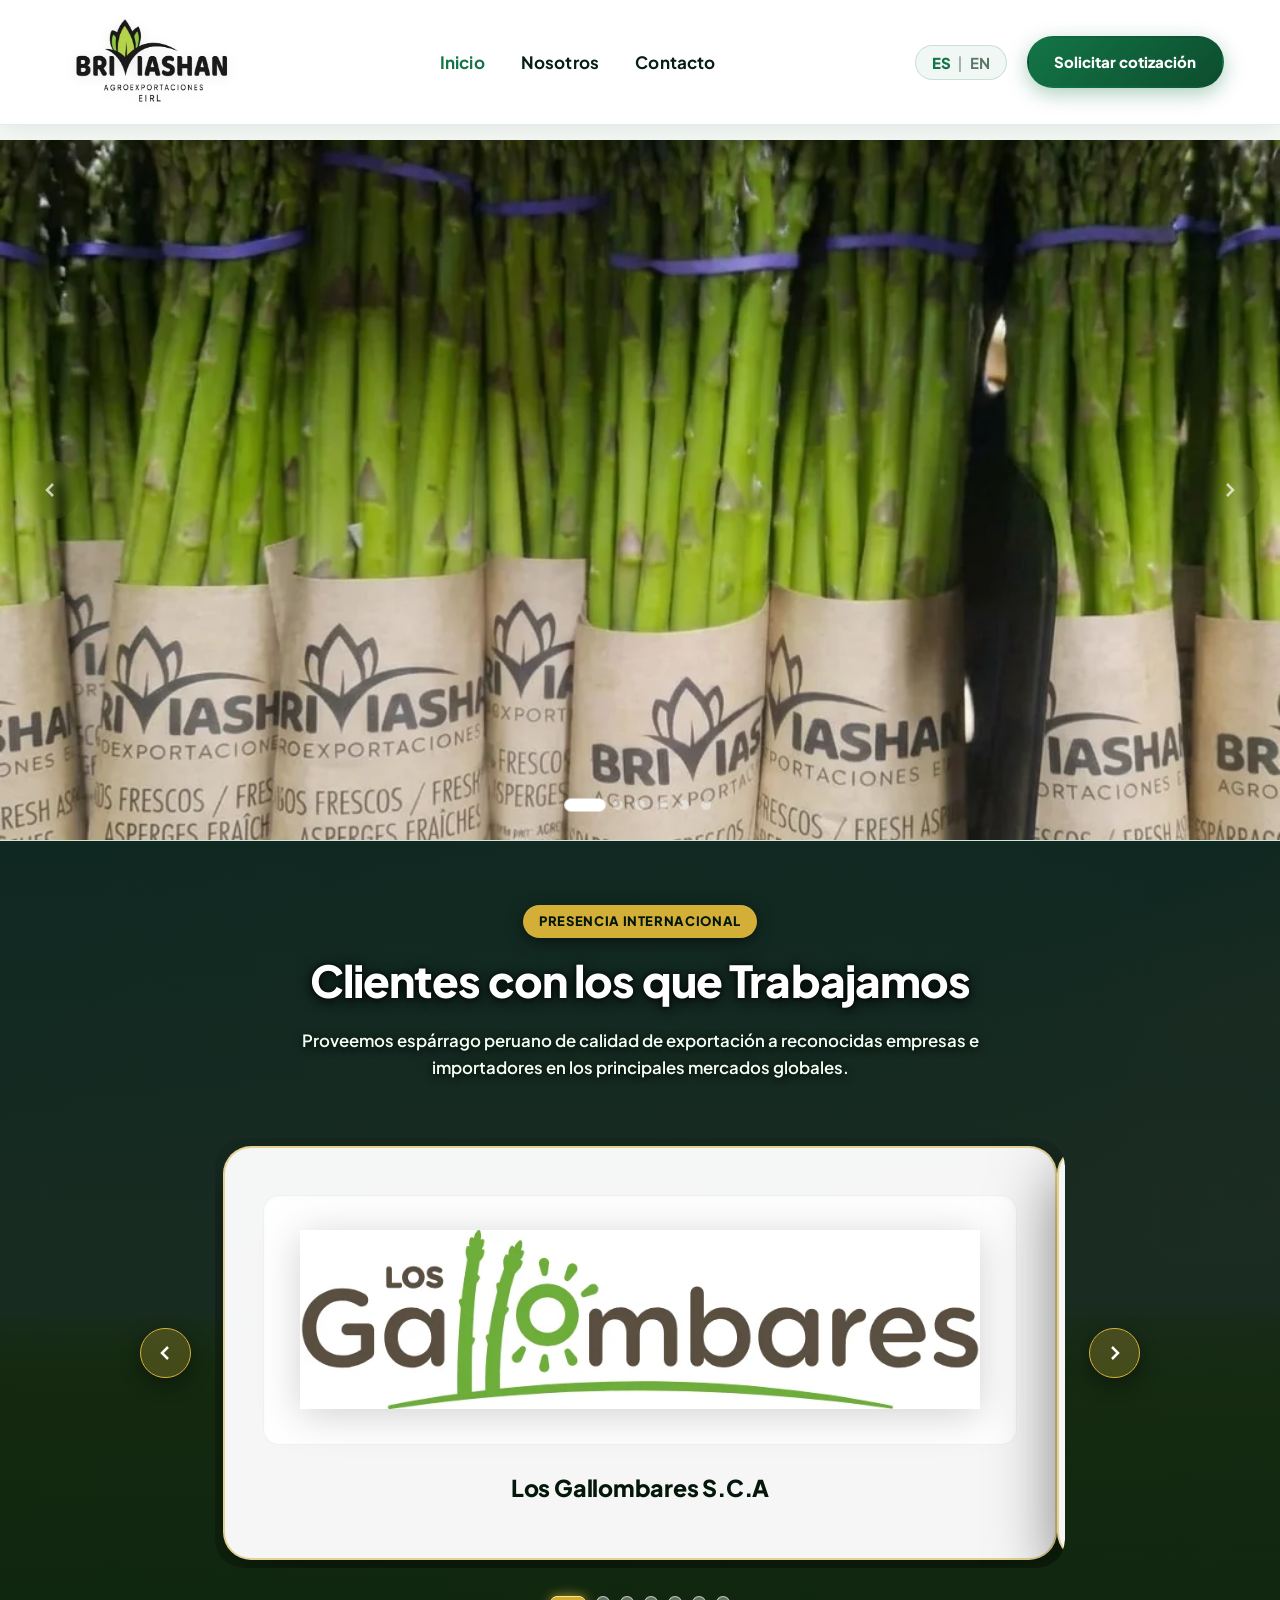
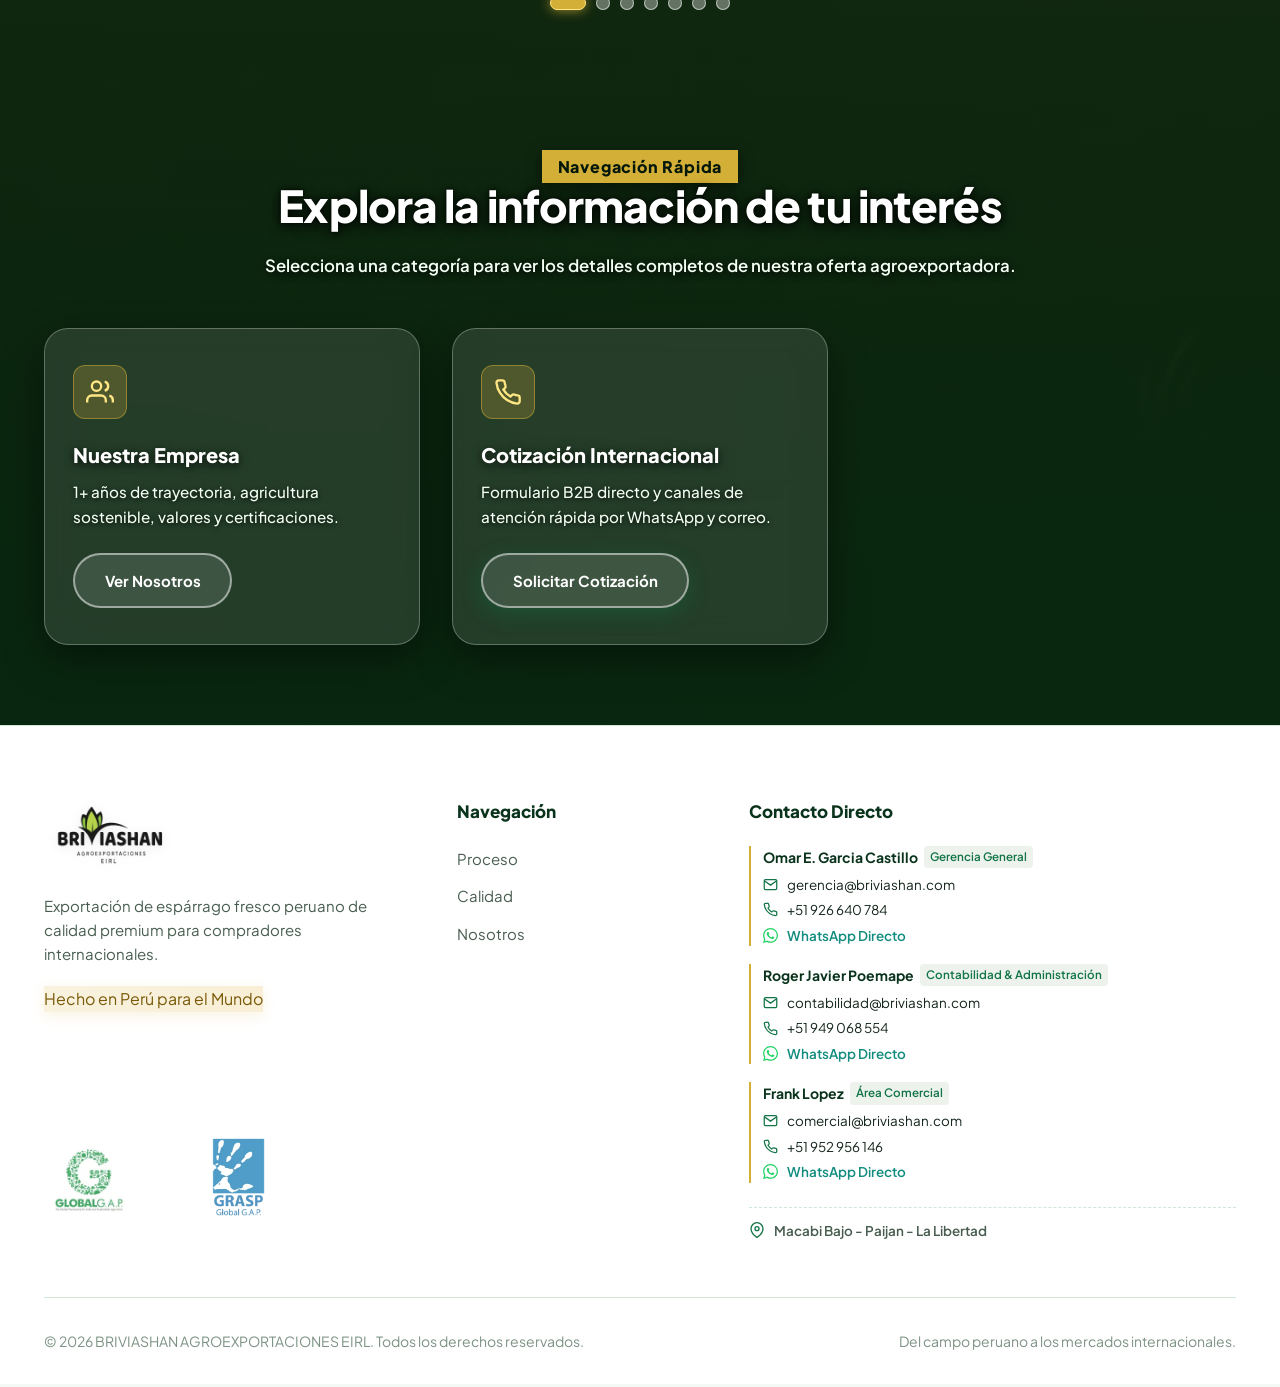
==== commit 9c7855aa: "Switch form submission to native PHP mailer" ====
--- a/index.html
+++ b/index.html
@@ -583,7 +583,7 @@
           </p>
         </div>
 
-        <form id="rfq-form" action="https://formspree.io/f/mdeorkeq" method="POST">
+        <form id="rfq-form" action="php/contact.php" method="POST">
           <div class="form-grid">
             <!-- Full Name -->
             <div>
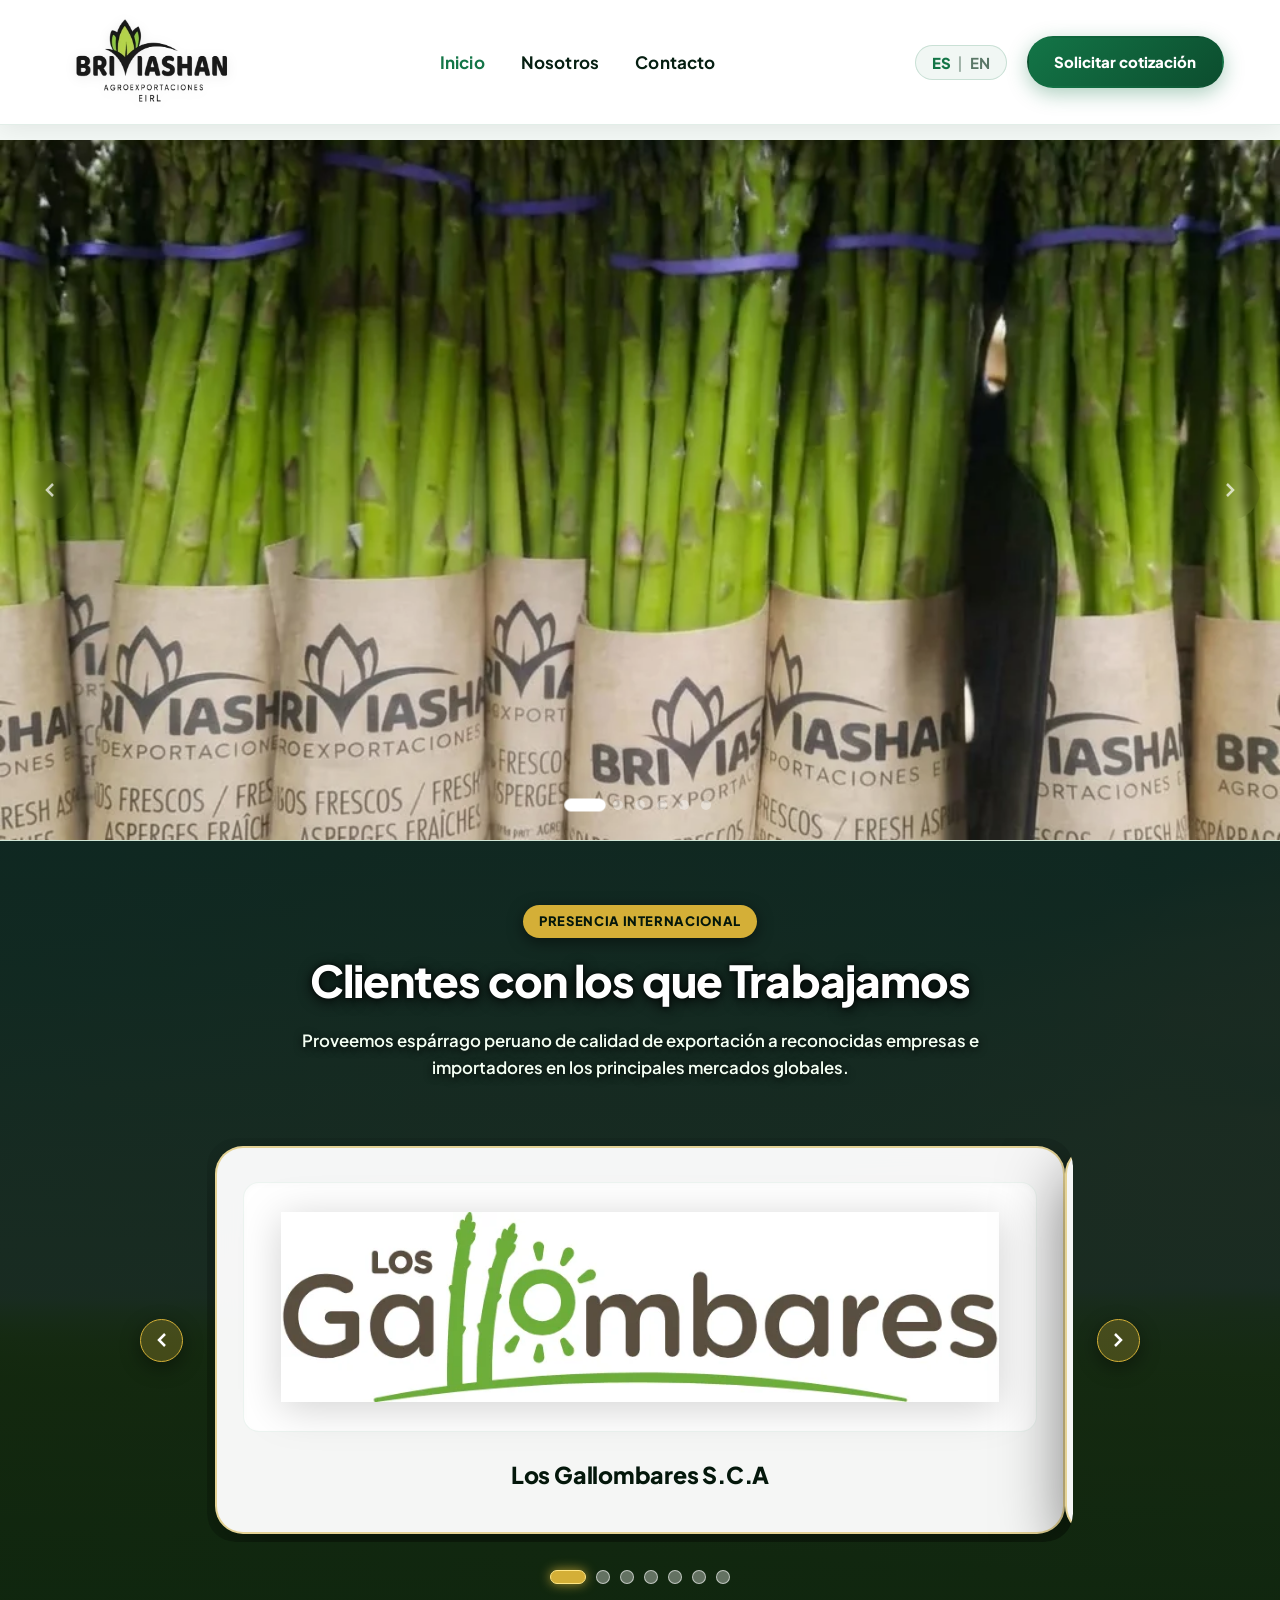
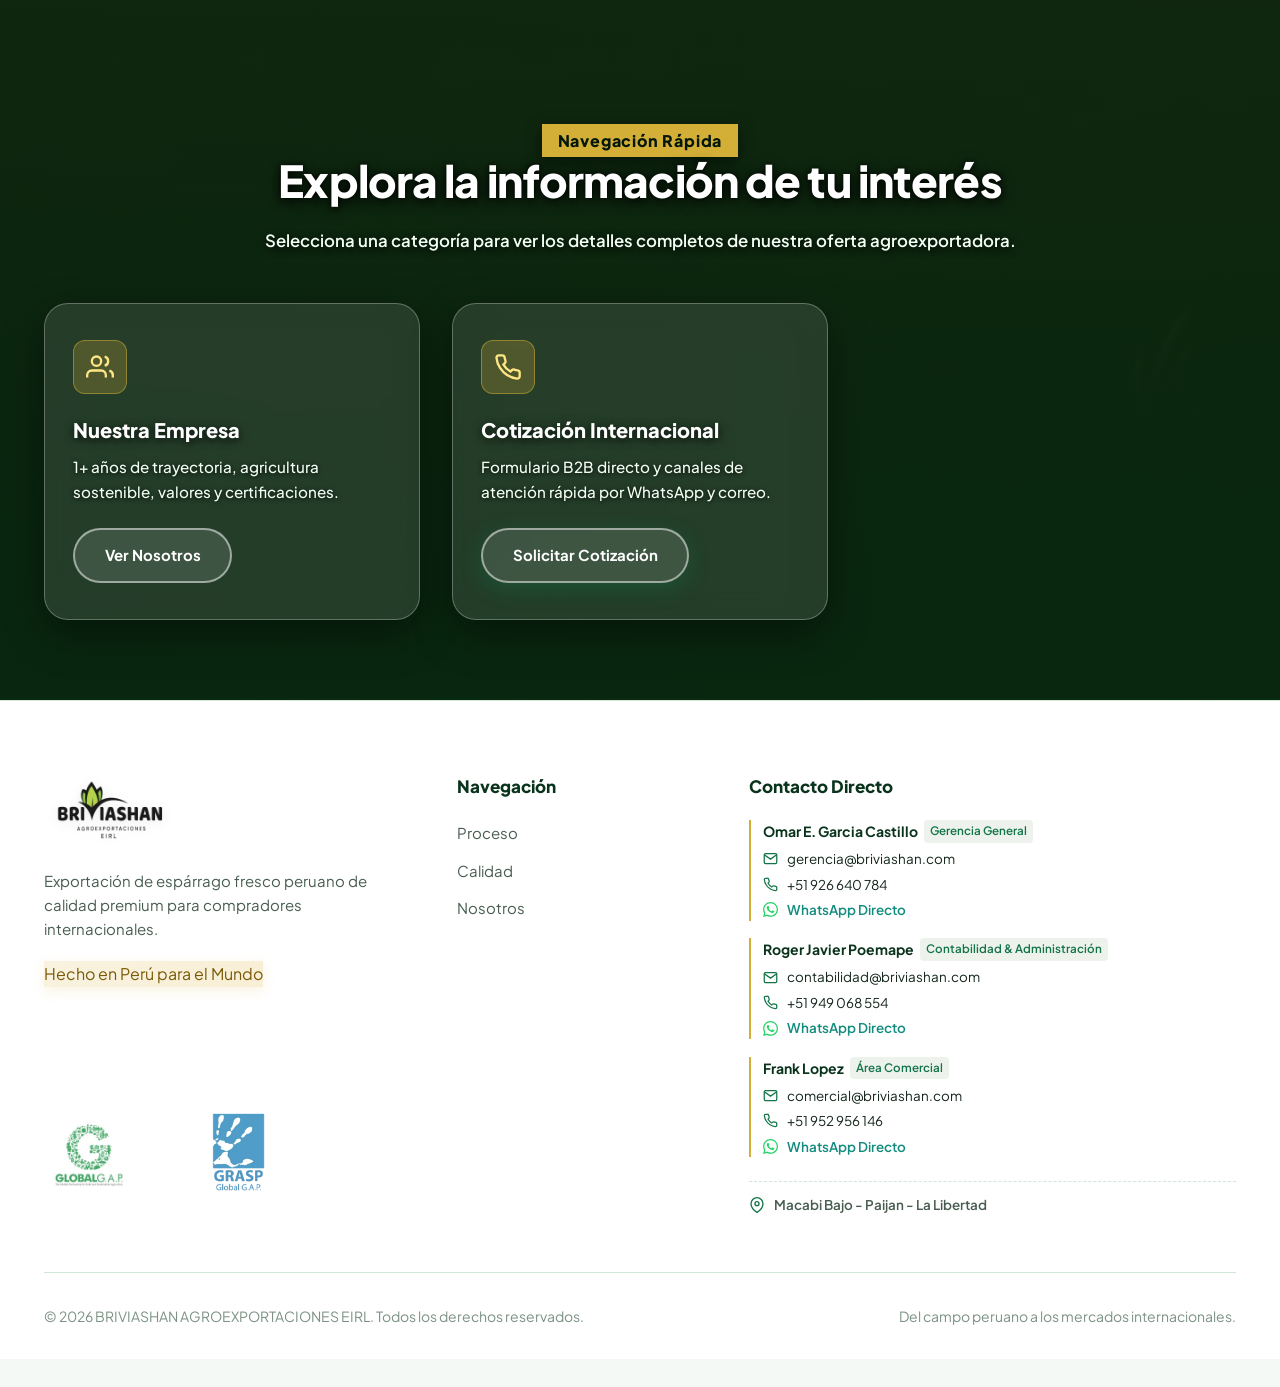
==== commit 7029c079: "Replace product select with text input" ====
--- a/index.html
+++ b/index.html
@@ -938,4 +938,4 @@
   
 
 </body>
-</html>+</html>
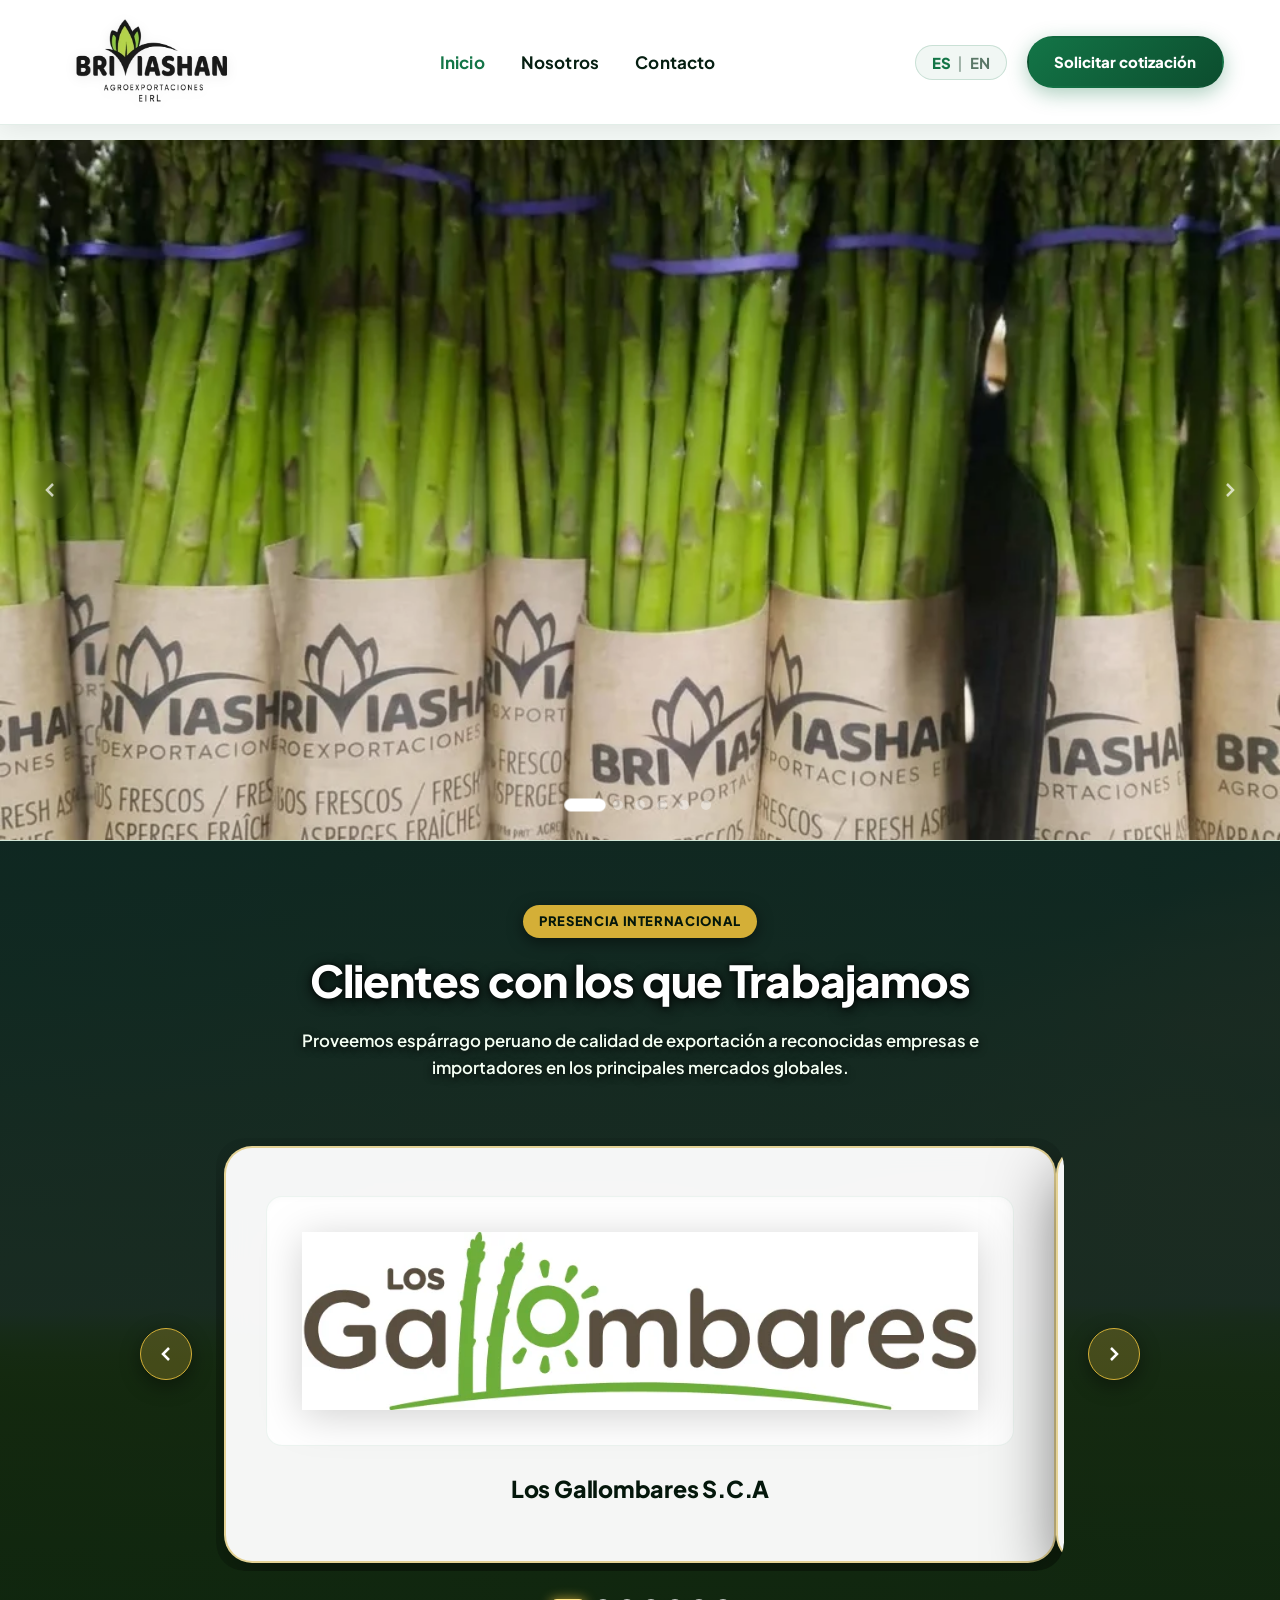
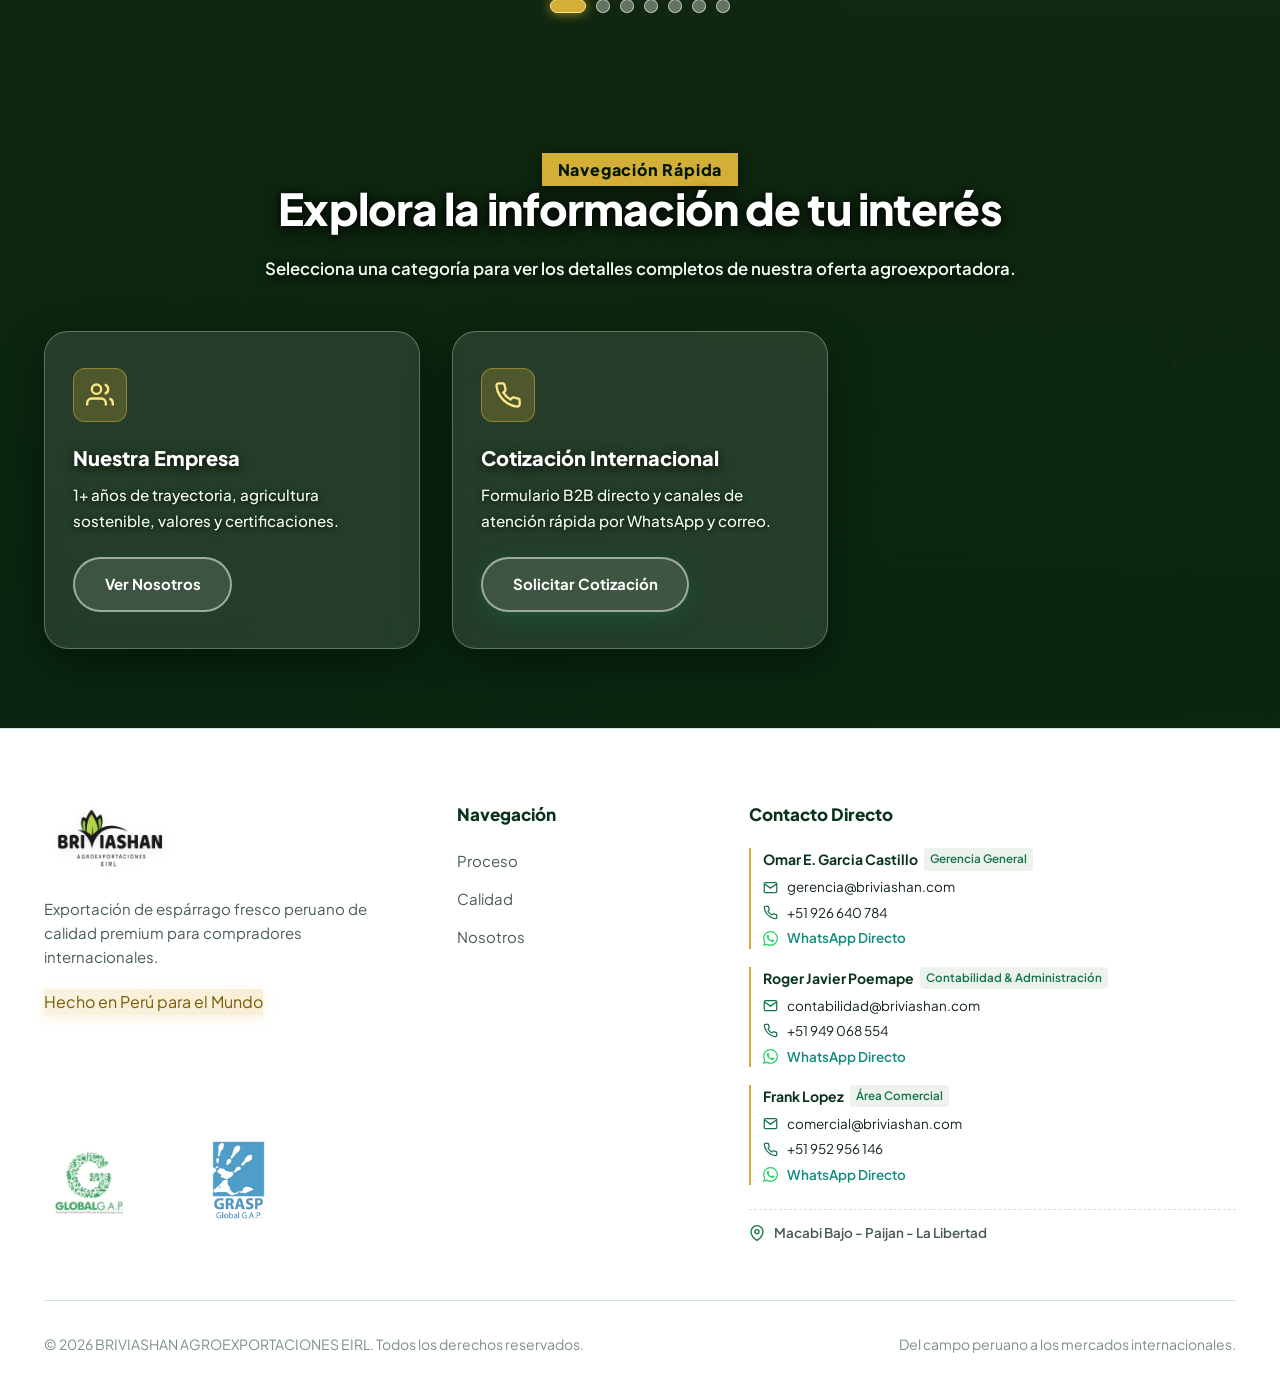
==== commit 54af011a: "Replace product select with text input" ====
--- a/index.html
+++ b/index.html
@@ -615,19 +615,10 @@
               <input type="tel" id="phone" name="phone" class="form-control" placeholder="+1 (555) 000-0000" data-i18n-placeholder="formSection.placeholderPhone" required>
             </div>
 
-            <!-- Product / Presentation Select -->
+            <!-- Product / Presentation Input -->
             <div>
-              <label for="product-select" class="form-label" data-i18n="formSection.fieldProduct">Producto o presentación de interés</label>
-              <select id="product-select" name="product" class="form-control" required>
-                <option value="" disabled selected data-i18n="formSection.optionSelect">Seleccione una opción...</option>
-                <option value="Presentación con Fajín de Cartón (Calibre LG)" data-i18n="formSection.option1">Presentación con Fajín de Cartón (Calibre LG)</option>
-                <option value="Presentación 12x420 (Calibre XL en Caja de 5kg)" data-i18n="formSection.option2">Presentación 12x420 (Calibre XL en Caja de 5kg)</option>
-                <option value="Puntas Seleccionadas - Embolsado (Atado 480-490g)" data-i18n="formSection.option3">Puntas Seleccionadas - Embolsado (Atado 480-490g)</option>
-                <option value="Presentación Bolsa Lonchera - Pouch Bag (250-260g)" data-i18n="formSection.option6">Presentación Bolsa Lonchera - Pouch Bag (250-260g)</option>
-                <option value="Presentación Corte Especial 17x300 (Atado 300-310g)" data-i18n="formSection.option7">Presentación Corte Especial 17x300 (Atado 300-310g)</option>
-                <option value="Presentación Standard - STD 20x250" data-i18n="formSection.option8">Presentación Standard - STD 20x250</option>
-                <option value="Requerimiento personalizado / Otro" data-i18n="formSection.option4">Requerimiento personalizado / Otro</option>
-              </select>
+              <label for="product-input" class="form-label" data-i18n="formSection.fieldProduct">Producto o presentación de interés</label>
+              <input type="text" id="product-input" name="product" class="form-control" placeholder="Ej. Espárrago verde 12x420 / Calibre XL" data-i18n-placeholder="formSection.placeholderProduct" required>
             </div>
 
             <!-- Quantity -->
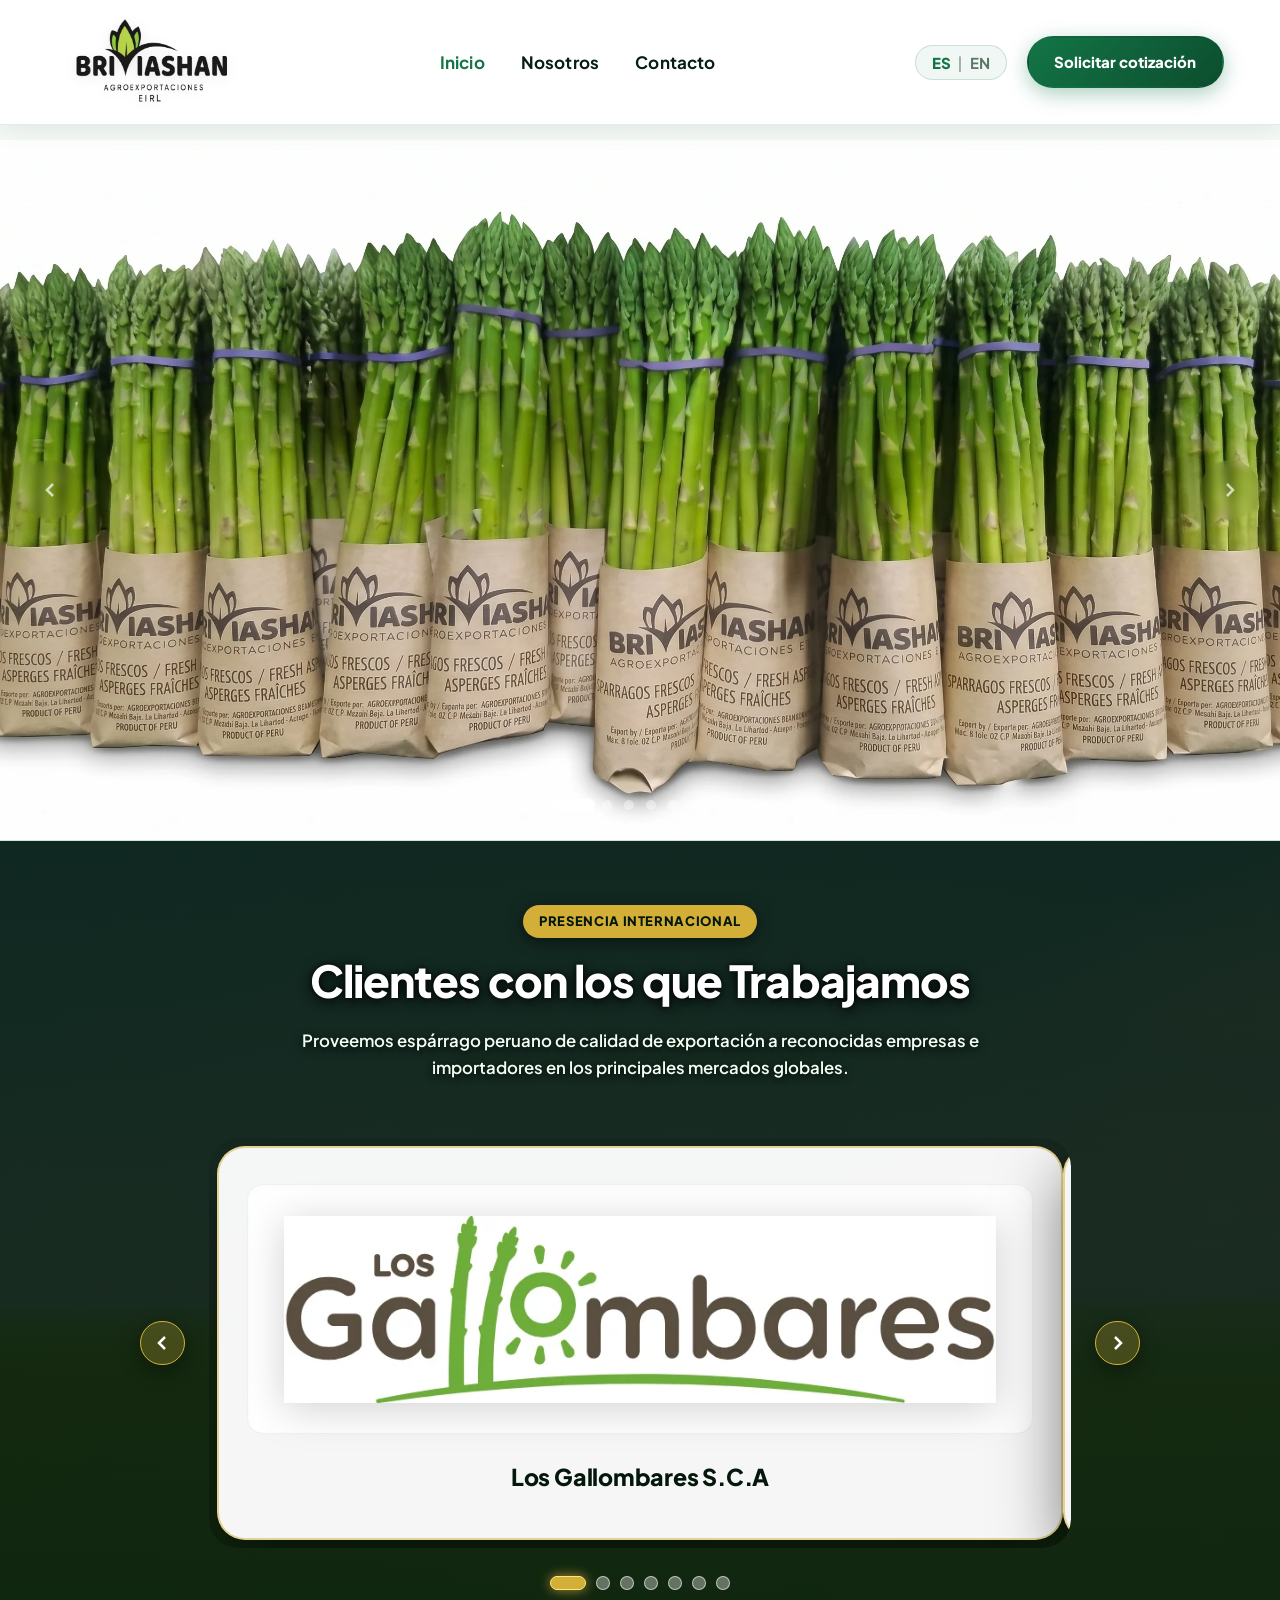
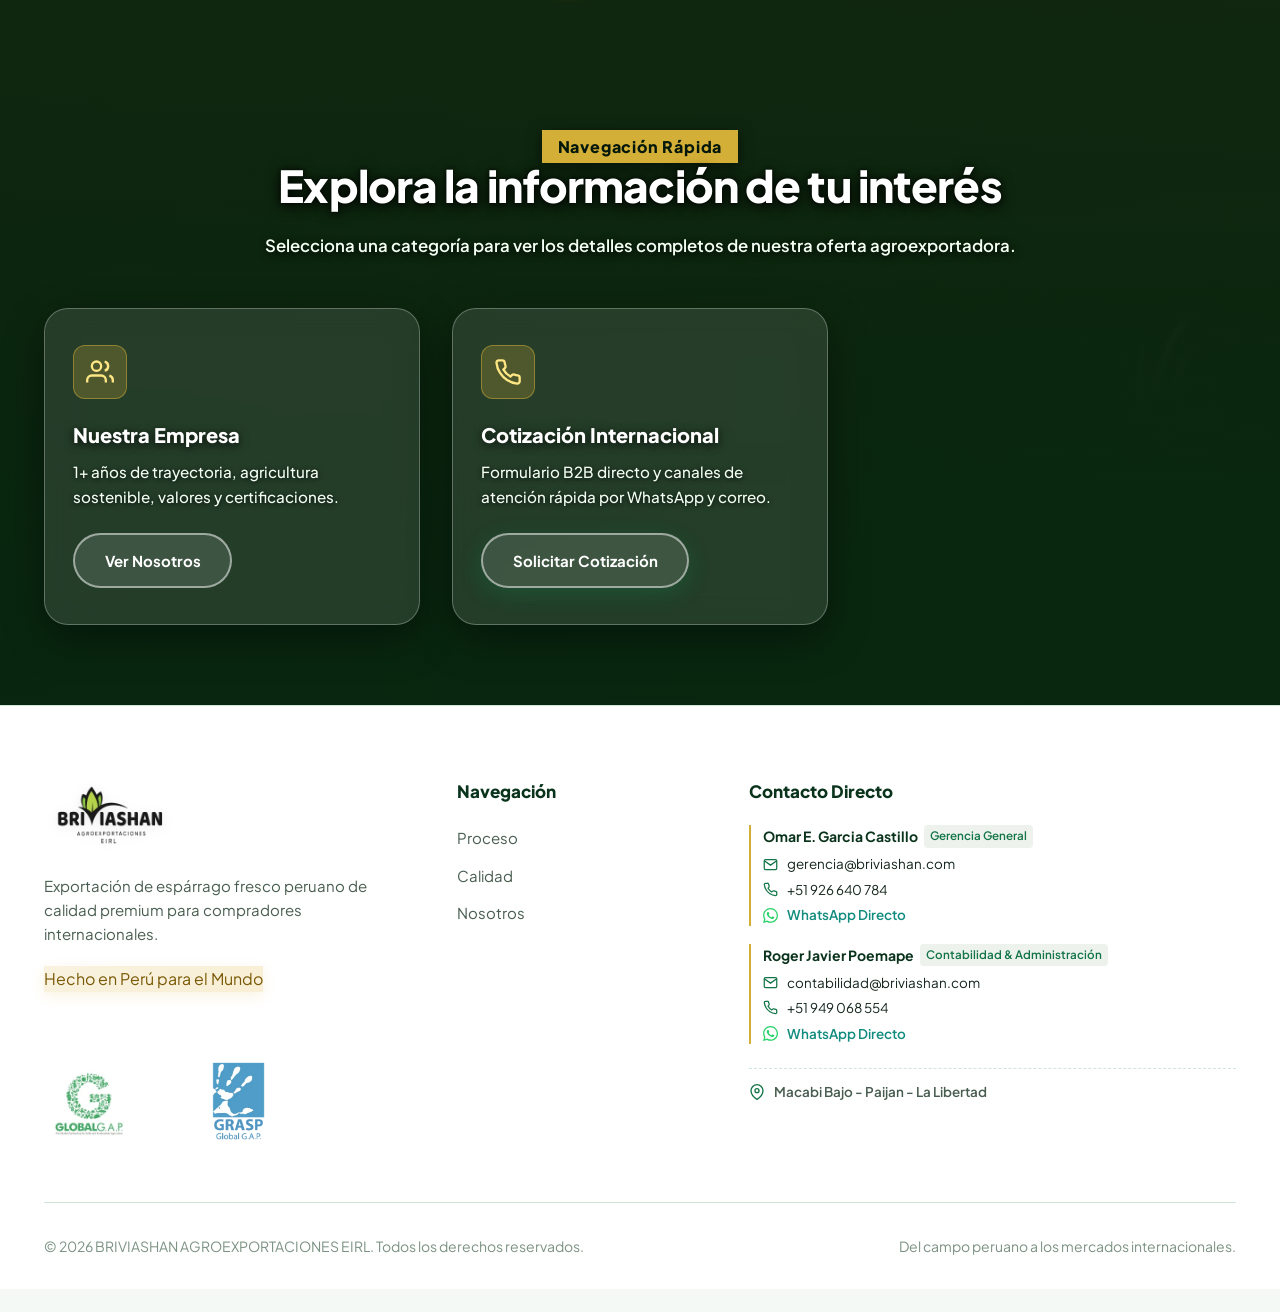
==== commit a1def3d2: "Add new export box slide with cajitabri3.webp to hero carousel" ====
--- a/index.html
+++ b/index.html
@@ -226,6 +226,30 @@
           </div>
         </div>
       </div>
+
+      <!-- Slide 7: Cajas de Exportación con Atados -->
+      <div class="hero-slide" 
+           data-title="Cajas de Exportación con Atados" 
+           data-img="images-asparagus/cajitabri3.webp" 
+           data-desc="Empaque máster de exportación de 5 kg en caja corrugada/alveolar con ventana de inspección. Atados seleccionados con liga y pads de humedad para preservar máxima frescura."
+           data-weight="Caja de 5 kg / 11 lbs (10, 11 ó 12 atados)"
+           data-caliber="Jumbo, Extra Large, Large, Medium, Standard"
+           data-packing="Caja de Exportación con Ventana • Pads de Humedad">
+        <div class="hero-slide-bg" style="background-image: url('images-asparagus/cajitabri3.webp');"></div>
+        <div class="hero-slide-overlay"></div>
+        <div class="hero-slide-content">
+          <h2 class="hero-slide-title">Cajas de Exportación con Atados</h2>
+          <p class="hero-slide-desc">Empaque máster oficial de 5 kg con atados de espárrago fresco seleccionado y cadena de frío garantizada.</p>
+          <div class="hero-slide-specs">
+            <span><strong>Calibre:</strong> Jumbo, XL, Large, Medium, STD</span>
+            <span><strong>Empaque:</strong> Caja 5kg (10, 11 ó 12 atados)</span>
+          </div>
+          <div class="hero-slide-actions">
+            <button class="btn btn-gold open-detail-btn">Ver Ficha Técnica B2B</button>
+            <a href="#contacto" class="btn btn-outline-white">Solicitar Cotización</a>
+          </div>
+        </div>
+      </div>
     </div>
 
     <!-- Navigation Arrows -->
@@ -244,6 +268,7 @@
       <span class="hero-dot" data-index="3"></span>
       <span class="hero-dot" data-index="4"></span>
       <span class="hero-dot" data-index="5"></span>
+      <span class="hero-dot" data-index="6"></span>
     </div>
   </section>
 
@@ -745,28 +770,6 @@
               </div>
             </div>
 
-            <!-- Comercial -->
-            <div class="footer-contact-block">
-              <div class="footer-contact-name">
-                Frank Lopez
-                <span class="footer-contact-role" data-i18n="directContacts.roleComercial">Área Comercial</span>
-              </div>
-              <div class="footer-contact-details">
-                <div class="footer-contact-item">
-                  <svg width="15" height="15" viewBox="0 0 24 24" fill="none" stroke="currentColor" stroke-width="2"><path d="M4 4h16c1.1 0 2 .9 2 2v12c0 1.1-.9 2-2 2H4c-1.1 0-2-.9-2-2V6c0-1.1.9-2 2-2z"/><polyline points="22,6 12,13 2,6"/></svg>
-                  <a href="mailto:comercial@briviashan.com" class="footer-contact-link">comercial@briviashan.com</a>
-                </div>
-                <div class="footer-contact-item">
-                  <svg width="15" height="15" viewBox="0 0 24 24" fill="none" stroke="currentColor" stroke-width="2"><path d="M22 16.92v3a2 2 0 0 1-2.18 2 19.79 19.79 0 0 1-8.63-3.07 19.5 19.5 0 0 1-6-6 19.79 19.79 0 0 1-3.07-8.67A2 2 0 0 1 4.11 2h3a2 2 0 0 1 2 1.72 12.84 12.84 0 0 0 .7 2.81 2 2 0 0 1-.45 2.11L8.09 9.91a16 16 0 0 0 6 6l1.27-1.27a2 2 0 0 1 2.11-.45 12.84 12.84 0 0 0 2.81.7A2 2 0 0 1 22 16.92z"/></svg>
-                  <a href="tel:+51952956146" class="footer-contact-link">+51 952 956 146</a>
-                </div>
-                <div class="footer-contact-item">
-                  <svg width="15" height="15" viewBox="0 0 24 24" fill="#25D366"><path d="M.057 24l1.687-6.163c-1.041-1.804-1.588-3.849-1.587-5.946.003-6.556 5.338-11.891 11.893-11.891 3.181.001 6.167 1.24 8.413 3.488 2.245 2.248 3.481 5.236 3.48 8.414-.003 6.557-5.338 11.892-11.893 11.892-1.99-.001-3.951-.5-5.688-1.448l-6.305 1.654zm6.597-3.807c1.676.995 3.276 1.591 5.392 1.592 5.448 0 9.886-4.434 9.889-9.885.002-5.462-4.415-9.89-9.881-9.892-5.452 0-9.887 4.434-9.889 9.884-.001 2.225.651 3.891 1.746 5.634l-.999 3.648 3.742-.981zm11.387-5.464c-.074-.124-.272-.198-.57-.347-.297-.149-1.758-.868-2.031-.967-.272-.099-.47-.149-.669.149-.198.297-.768.967-.941 1.165-.173.198-.347.223-.644.074-.297-.149-1.255-.462-2.39-1.475-.883-.788-1.48-1.761-1.653-2.059-.173-.297-.018-.458.13-.606.134-.133.297-.347.446-.521.151-.172.2-.296.3-.495.099-.198.05-.372-.025-.521-.075-.148-.669-1.611-.916-2.206-.242-.579-.487-.501-.669-.51l-.57-.01c-.198 0-.52.074-.792.372s-1.04 1.016-1.04 2.479 1.065 2.876 1.213 3.074c.149.198 2.095 3.2 5.076 4.487.709.306 1.263.489 1.694.626.712.226 1.36.194 1.872.118.571-.085 1.758-.719 2.006-1.413.248-.695.248-1.29.173-1.414z"/></svg>
-                  <a href="https://wa.me/51952956146?text=Hola%20Frank,%20estoy%20interesado%20en%20recibir%20informaci%C3%B3n%20comercial%20de%20BRIVIASHAN" target="_blank" rel="noopener noreferrer" class="footer-contact-link footer-wa-link" data-i18n="directContacts.waDirect">WhatsApp Directo</a>
-                </div>
-              </div>
-            </div>
-
             <!-- Location -->
             <div class="footer-contact-item footer-location-item">
               <svg width="16" height="16" viewBox="0 0 24 24" fill="none" stroke="currentColor" stroke-width="2"><path d="M21 10c0 7-9 13-9 13s-9-6-9-13a9 9 0 0 1 18 0z"/><circle cx="12" cy="10" r="3"/></svg>
--- a/css/styles.css
+++ b/css/styles.css
@@ -5022,7 +5022,16 @@
 
 @media (max-width: 768px) {
   .hero-nav { display: none; }
-  .hero-slide-title { font-size: 3rem; }
+  .hero-slide-title { font-size: 2.5rem; }
+  
+  /* Ajuste para imágenes panorámicas en celular */
+  .hero-presentations-slider {
+    height: 500px;
+    min-height: 400px;
+  }
+  .hero-slide-bg {
+    background-position: center center;
+  }
 }
 
 /* Ensure view content starts below fixed white header */
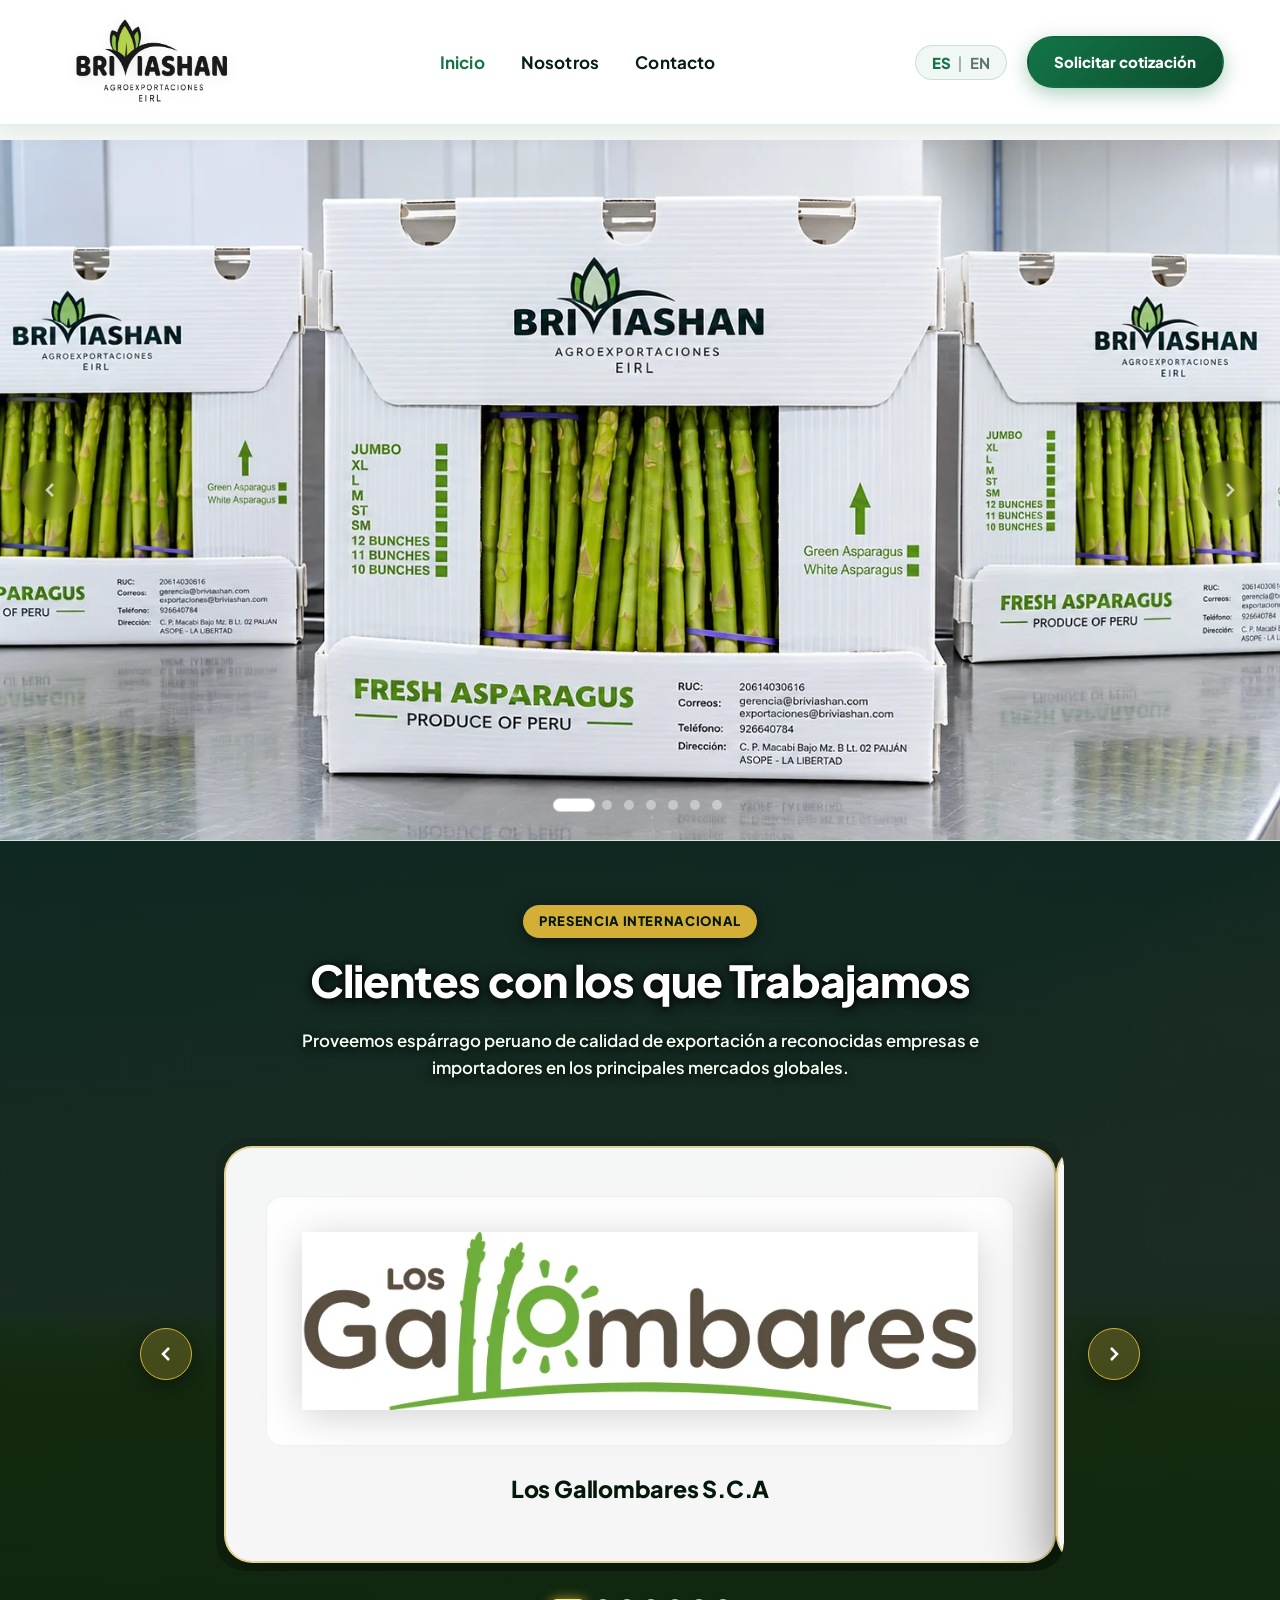
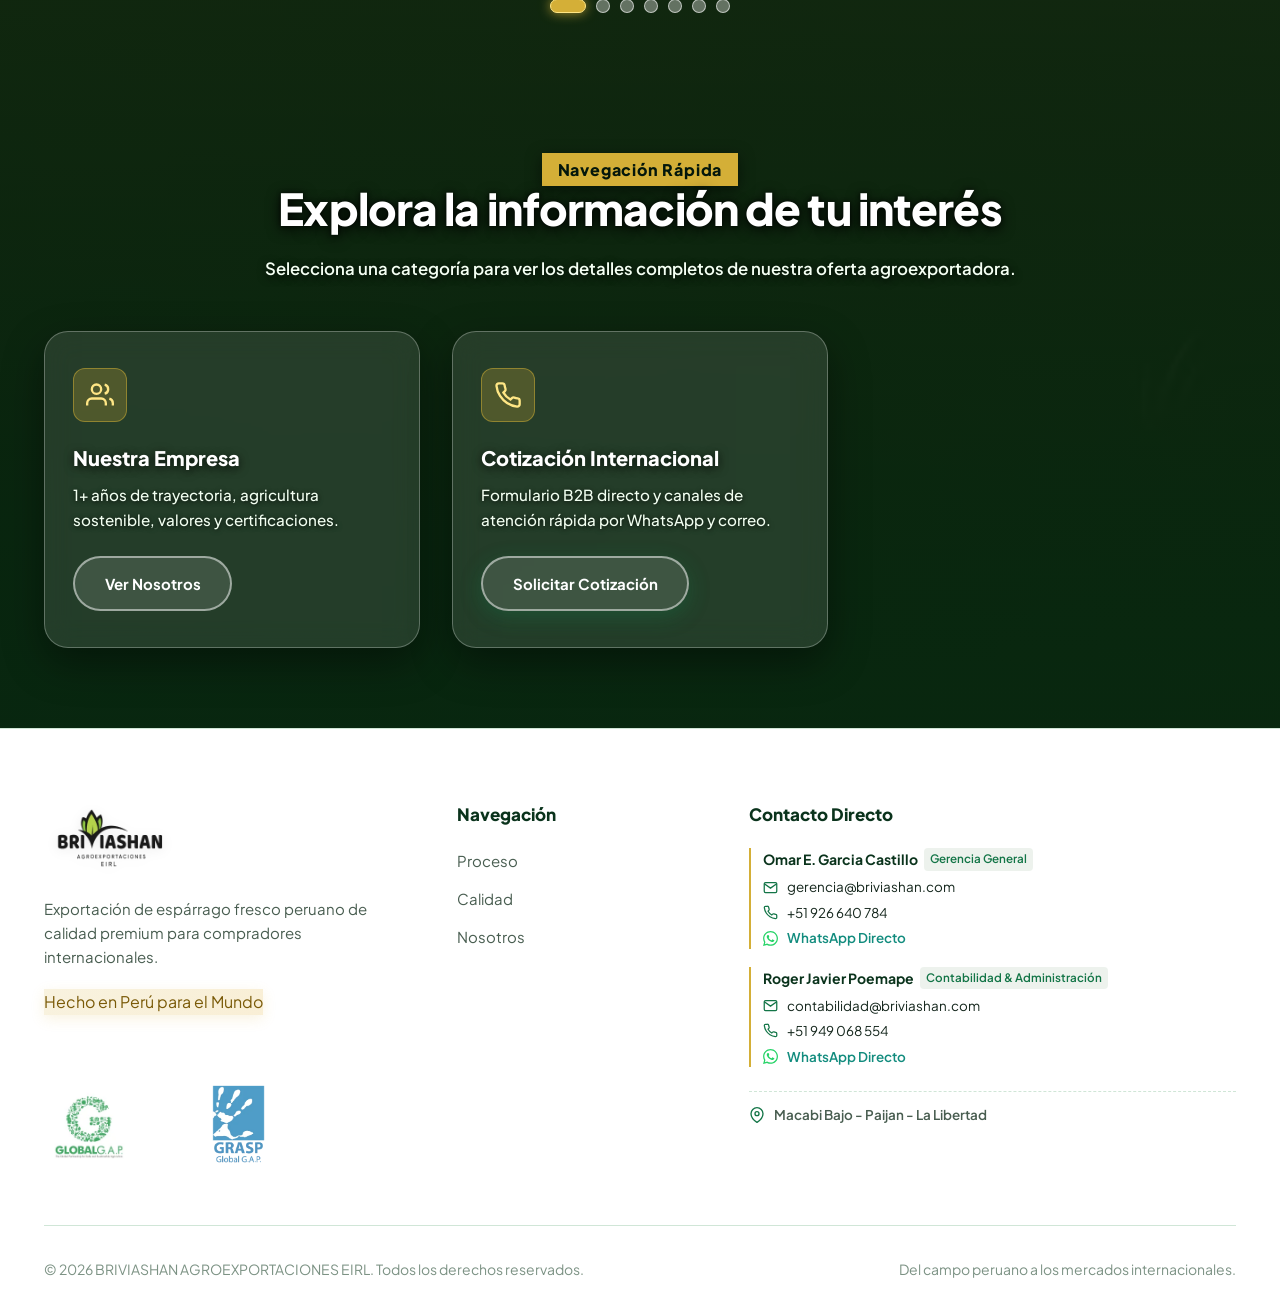
==== commit 4697d37e: "Set cajitabri3 as the first slide in hero presentations carousel" ====
--- a/index.html
+++ b/index.html
@@ -89,8 +89,32 @@
        ========================================================================== -->
   <section class="hero-presentations-slider" id="inicio">
     <div class="hero-slider-track" id="hero-slider-track">
-      <!-- Slide 1: Fajín de Cartón -->
+      <!-- Slide 1: Cajas de Exportación BRIVIASHAN -->
       <div class="hero-slide active" 
+           data-title="Cajas de Exportación con Atados" 
+           data-img="images-asparagus/cajitabri3.webp" 
+           data-desc="Empaque máster de exportación de 5 kg en caja corrugada/alveolar con ventana de inspección. Atados seleccionados con liga y pads de humedad para preservar máxima frescura."
+           data-weight="Caja de 5 kg / 11 lbs (10, 11 ó 12 atados)"
+           data-caliber="Jumbo, Extra Large, Large, Medium, Standard"
+           data-packing="Caja de Exportación con Ventana • Pads de Humedad">
+        <div class="hero-slide-bg" style="background-image: url('images-asparagus/cajitabri3.webp');"></div>
+        <div class="hero-slide-overlay"></div>
+        <div class="hero-slide-content">
+          <h2 class="hero-slide-title">Cajas de Exportación con Atados</h2>
+          <p class="hero-slide-desc">Empaque máster oficial de 5 kg con atados de espárrago fresco seleccionado y cadena de frío garantizada.</p>
+          <div class="hero-slide-specs">
+            <span><strong>Calibre:</strong> Jumbo, XL, Large, Medium, STD</span>
+            <span><strong>Empaque:</strong> Caja 5kg (10, 11 ó 12 atados)</span>
+          </div>
+          <div class="hero-slide-actions">
+            <button class="btn btn-gold open-detail-btn">Ver Ficha Técnica B2B</button>
+            <a href="#contacto" class="btn btn-outline-white">Solicitar Cotización</a>
+          </div>
+        </div>
+      </div>
+
+      <!-- Slide 2: Fajín de Cartón -->
+      <div class="hero-slide" 
            data-title="Espárrago Verde con Fajín de Cartón" 
            data-img="images-asparagus/fajin4_panoramico.webp" 
            data-desc="Presentación ecológica de exportación con atados sujetados por fajín de cartón impreso con marca. Ideal para supermercados."
@@ -113,7 +137,7 @@
         </div>
       </div>
 
-      <!-- Slide 2: 12x420 -->
+      <!-- Slide 3: 12x420 -->
       <div class="hero-slide" 
            data-title="Presentación 12x420 - Calibre XL" 
            data-img="images-asparagus/pres1.webp" 
@@ -136,7 +160,7 @@
         </div>
       </div>
 
-      <!-- Slide 3: Puntas Embolsado -->
+      <!-- Slide 4: Puntas Embolsado -->
       <div class="hero-slide" 
            data-title="Puntas Seleccionadas - Embolsado Especial" 
            data-img="images-asparagus/embolsado_panoramico.webp" 
@@ -159,7 +183,7 @@
         </div>
       </div>
 
-      <!-- Slide 4: Pouch Bag -->
+      <!-- Slide 5: Pouch Bag -->
       <div class="hero-slide" 
            data-title="Presentación Lonchera" 
            data-img="images-asparagus/lonchera_panoramico.webp" 
@@ -182,7 +206,7 @@
         </div>
       </div>
 
-      <!-- Slide 5: Corte Especial -->
+      <!-- Slide 6: Corte Especial -->
       <div class="hero-slide" 
            data-title="Corte Especial" 
            data-img="images-asparagus/17x300.webp" 
@@ -204,7 +228,7 @@
         </div>
       </div>
 
-      <!-- Slide 6: Standard -->
+      <!-- Slide 7: Standard -->
       <div class="hero-slide" 
            data-title="Presentación Standard - STD 20x250" 
            data-img="images-asparagus/std-20x250.webp" 
@@ -219,30 +243,6 @@
           <div class="hero-slide-specs">
             <span><strong>Calibre:</strong> Standard (9-12mm)</span>
             <span><strong>Empaque:</strong> 20 x 250g (Caja 5kg)</span>
-          </div>
-          <div class="hero-slide-actions">
-            <button class="btn btn-gold open-detail-btn">Ver Ficha Técnica B2B</button>
-            <a href="#contacto" class="btn btn-outline-white">Solicitar Cotización</a>
-          </div>
-        </div>
-      </div>
-
-      <!-- Slide 7: Cajas de Exportación con Atados -->
-      <div class="hero-slide" 
-           data-title="Cajas de Exportación con Atados" 
-           data-img="images-asparagus/cajitabri3.webp" 
-           data-desc="Empaque máster de exportación de 5 kg en caja corrugada/alveolar con ventana de inspección. Atados seleccionados con liga y pads de humedad para preservar máxima frescura."
-           data-weight="Caja de 5 kg / 11 lbs (10, 11 ó 12 atados)"
-           data-caliber="Jumbo, Extra Large, Large, Medium, Standard"
-           data-packing="Caja de Exportación con Ventana • Pads de Humedad">
-        <div class="hero-slide-bg" style="background-image: url('images-asparagus/cajitabri3.webp');"></div>
-        <div class="hero-slide-overlay"></div>
-        <div class="hero-slide-content">
-          <h2 class="hero-slide-title">Cajas de Exportación con Atados</h2>
-          <p class="hero-slide-desc">Empaque máster oficial de 5 kg con atados de espárrago fresco seleccionado y cadena de frío garantizada.</p>
-          <div class="hero-slide-specs">
-            <span><strong>Calibre:</strong> Jumbo, XL, Large, Medium, STD</span>
-            <span><strong>Empaque:</strong> Caja 5kg (10, 11 ó 12 atados)</span>
           </div>
           <div class="hero-slide-actions">
             <button class="btn btn-gold open-detail-btn">Ver Ficha Técnica B2B</button>
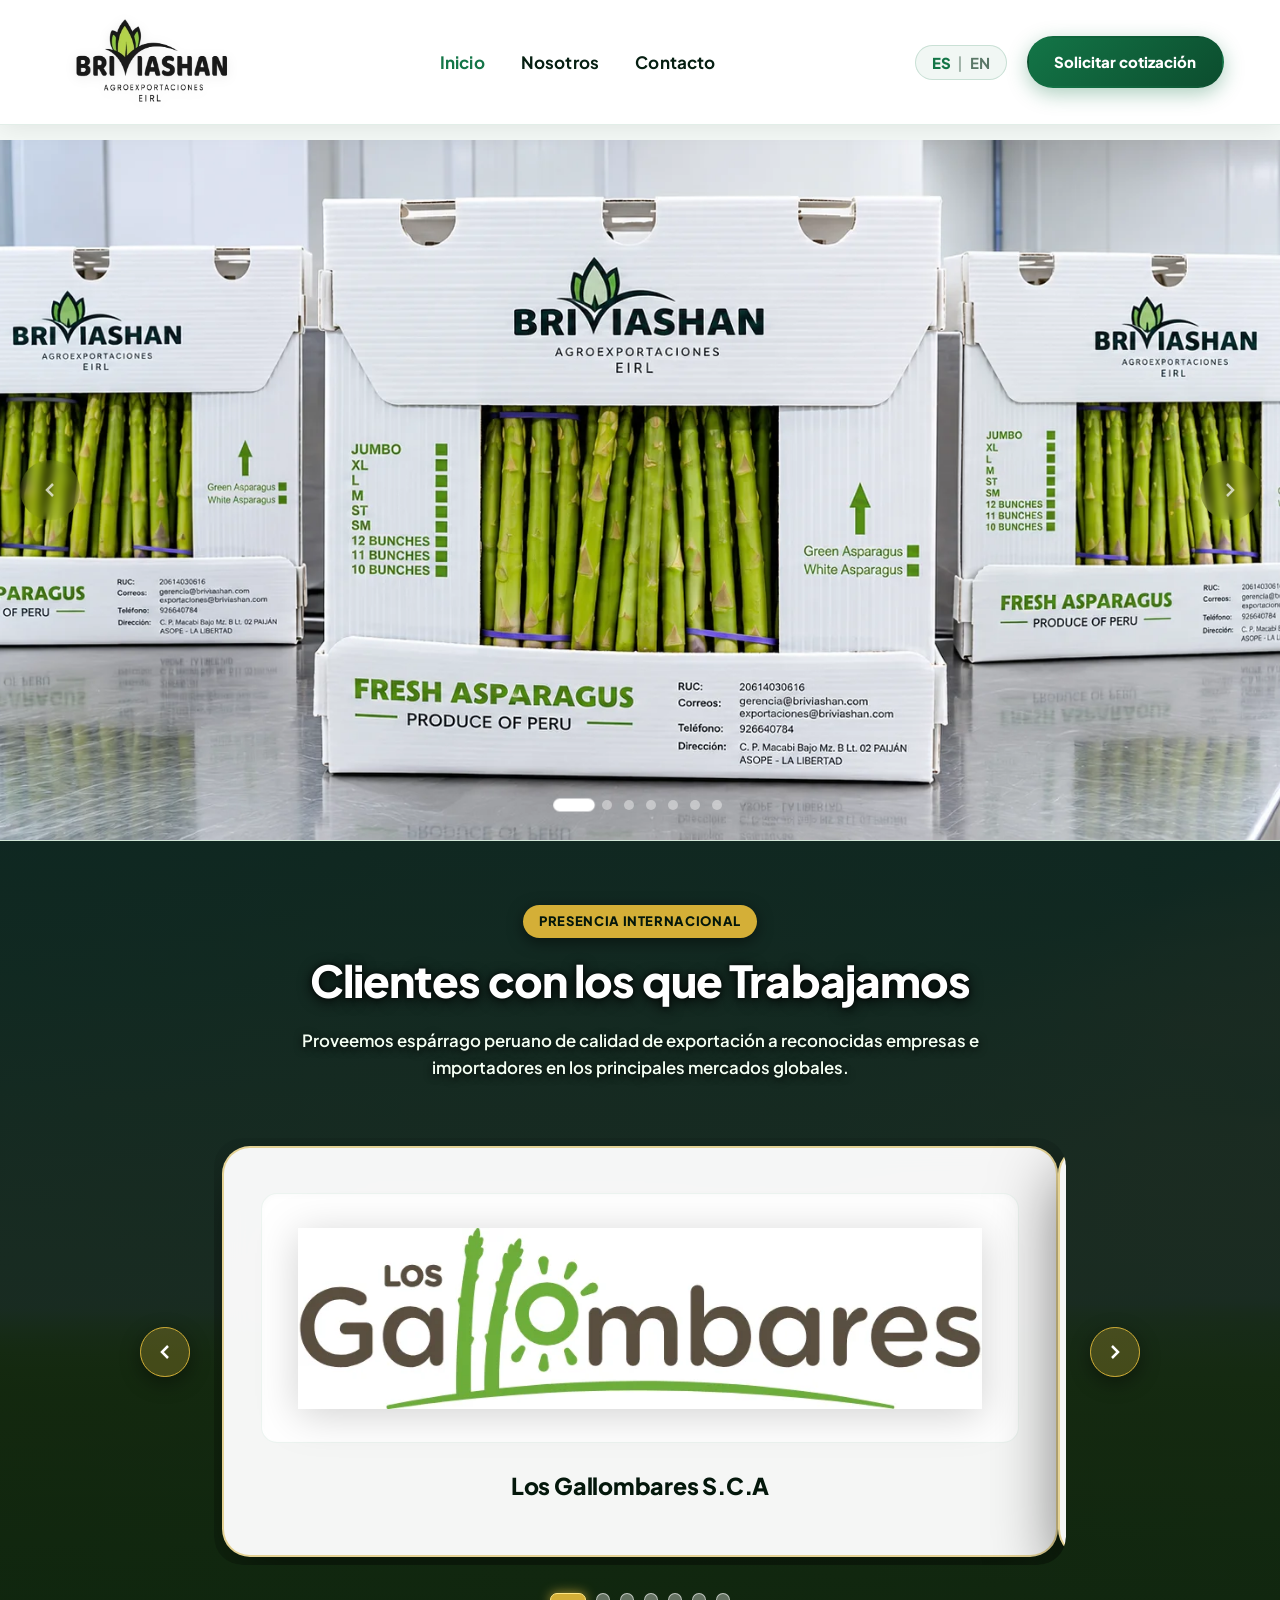
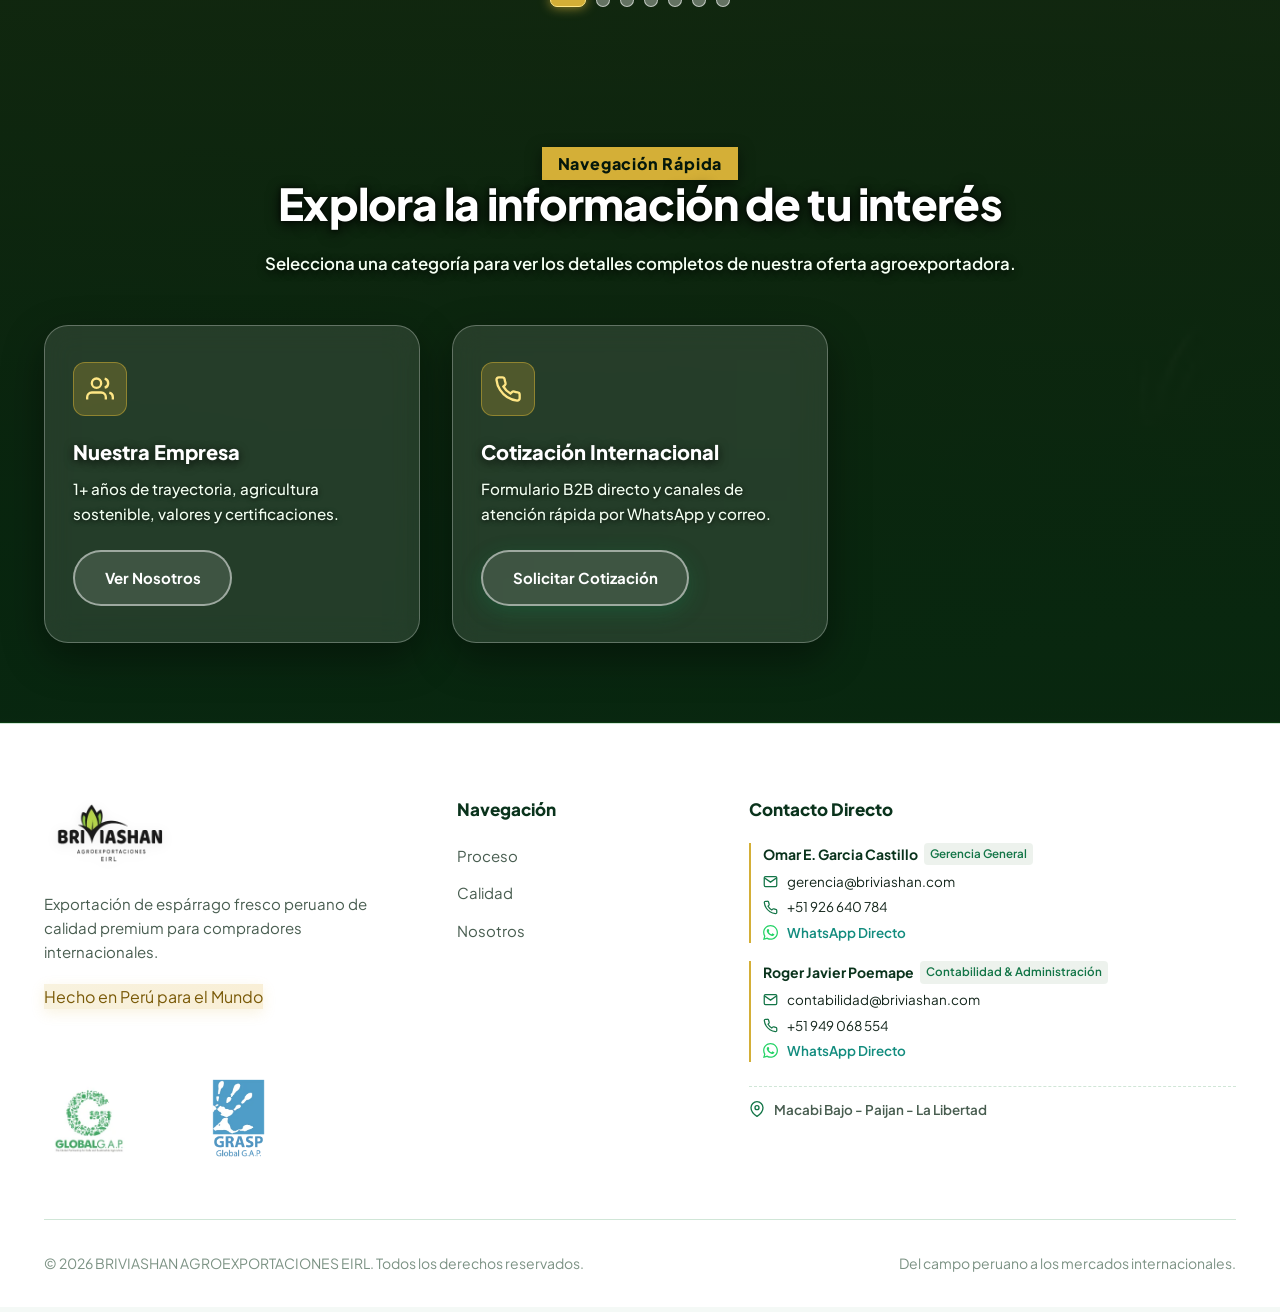
==== commit fb2e62b7: "Redesign contact section with field banner, offices info and minimalist form" ====
--- a/index.html
+++ b/index.html
@@ -594,97 +594,117 @@
 
   <!-- VISTA CONTACTO -->
   <div class="site-view view-bg-contacto" id="view-contacto">
-  <!-- ==========================================================================
-       13. B2B QUOTATION FORM
-       ========================================================================== -->
-  <section class="rfq-section" id="contacto">
-    <div class="container">
-      <div class="rfq-card reveal-on-scroll">
-        <div class="section-header" style="margin-bottom: 2rem;">
-          <span class="section-badge" data-i18n="nav.contact">Contacto</span>
-          <h2 class="section-title" data-i18n="formSection.title">Formulario de Cotización Internacional</h2>
-          <p class="section-subtitle" data-i18n="formSection.subtitle">
-            Complete los datos a continuación para recibir información de disponibilidad, calibres y cotizaciones.
-          </p>
-        </div>
-
-        <form id="rfq-form" action="php/contact.php" method="POST">
-          <div class="form-grid">
-            <!-- Full Name -->
-            <div>
-              <label for="name" class="form-label" data-i18n="formSection.fieldName">Nombre completo</label>
-              <input type="text" id="name" name="name" class="form-control" placeholder="Ej. John Miller / Carlos Mendoza" data-i18n-placeholder="formSection.placeholderName" required>
-            </div>
-
-            <!-- Company -->
-            <div>
-              <label for="company" class="form-label" data-i18n="formSection.fieldCompany">Empresa / Importadora</label>
-              <input type="text" id="company" name="company" class="form-control" placeholder="Nombre de su empresa" data-i18n-placeholder="formSection.placeholderCompany" required>
-            </div>
-
-            <!-- Destination Country -->
-            <div>
-              <label for="country" class="form-label" data-i18n="formSection.fieldCountry">País de destino</label>
-              <input type="text" id="country" name="country" class="form-control" placeholder="Ej. Estados Unidos, España..." data-i18n-placeholder="formSection.placeholderCountry" required>
-            </div>
-
-            <!-- Corporate Email -->
-            <div>
-              <label for="email" class="form-label" data-i18n="formSection.fieldEmail">Correo electrónico corporativo</label>
-              <input type="email" id="email" name="email" class="form-control" placeholder="nombre@empresa.com" data-i18n-placeholder="formSection.placeholderEmail" required>
-            </div>
-
-            <!-- WhatsApp / Phone -->
-            <div>
-              <label for="phone" class="form-label" data-i18n="formSection.fieldPhone">WhatsApp / Teléfono de contacto</label>
-              <input type="tel" id="phone" name="phone" class="form-control" placeholder="+1 (555) 000-0000" data-i18n-placeholder="formSection.placeholderPhone" required>
-            </div>
-
-            <!-- Product / Presentation Input -->
-            <div>
-              <label for="product-input" class="form-label" data-i18n="formSection.fieldProduct">Producto o presentación de interés</label>
-              <input type="text" id="product-input" name="product" class="form-control" placeholder="Ej. Espárrago verde 12x420 / Calibre XL" data-i18n-placeholder="formSection.placeholderProduct" required>
-            </div>
-
-            <!-- Quantity -->
-            <div class="form-group-full">
-              <label for="quantity" class="form-label" data-i18n="formSection.fieldQuantity">Cantidad requerida estimada</label>
-              <input type="text" id="quantity" name="quantity" class="form-control" placeholder="Ej. 1 contenedor / pallets / cajas por semana" data-i18n-placeholder="formSection.placeholderQuantity" required>
-            </div>
-
-            <!-- Message -->
-            <div class="form-group-full">
-              <label for="message" class="form-label" data-i18n="formSection.fieldMessage">Mensaje o requerimientos específicos</label>
-              <textarea id="message" name="message" class="form-control" placeholder="Indique calibres requeridos, Incoterm preferido (FOB, CIF), ventana de entrega o dudas..." data-i18n-placeholder="formSection.placeholderMessage"></textarea>
-            </div>
-
-            <!-- Submit Button -->
-            <div class="form-submit-container">
-              <button type="submit" class="btn btn-gold" style="width: 100%; max-width: 380px;" data-i18n="formSection.btnSubmit">
-                Solicitar cotización
+    <!-- Banner Superior de Campos de Cultivo -->
+    <div class="contact-hero-banner">
+      <img decoding="async" src="images-asparagus/fondo3.webp" alt="Campos de cultivo de espárragos BRIVIASHAN" class="contact-banner-img">
+    </div>
+
+    <!-- Sección de Información de Contacto y Formulario Simple -->
+    <section class="simple-contact-section" id="contacto">
+      <div class="container">
+        <div class="simple-contact-grid">
+          
+          <!-- Columna Izquierda: Información de Oficinas / Ubicaciones -->
+          <div class="contact-info-col reveal-on-scroll">
+            
+            <!-- Oficina Principal / Planta Paiján -->
+            <div class="office-card">
+              <h3 class="office-title">Oficina  Paiján</h3>
+              <ul class="office-details-list">
+                <li class="office-detail-item">
+                  <svg class="office-icon" viewBox="0 0 24 24" fill="none" stroke="currentColor" stroke-width="2">
+                    <path d="M21 10c0 7-9 13-9 13s-9-6-9-13a9 9 0 0 1 18 0z"/><circle cx="12" cy="10" r="3"/>
+                  </svg>
+                  <span>C.P. Macabi Bajo Mz. B Lt. 02 Paiján, Ascope – La Libertad, Perú</span>
+                </li>
+                <li class="office-detail-item">
+                  <svg class="office-icon" viewBox="0 0 24 24" fill="none" stroke="currentColor" stroke-width="2">
+                    <path d="M22 16.92v3a2 2 0 0 1-2.18 2 19.79 19.79 0 0 1-8.63-3.07 19.5 19.5 0 0 1-6-6 19.79 19.79 0 0 1-3.07-8.67A2 2 0 0 1 4.11 2h3a2 2 0 0 1 2 1.72 12.84 12.84 0 0 0 .7 2.81 2 2 0 0 1-.45 2.11L8.09 9.91a16 16 0 0 0 6 6l1.27-1.27a2 2 0 0 1 2.11-.45 12.84 12.84 0 0 0 2.81.7A2 2 0 0 1 22 16.92z"/>
+                  </svg>
+                  <a href="tel:+51926640784" class="office-link">+51 926 640 784</a>
+                </li>
+                <li class="office-detail-item">
+                  <svg class="office-icon" viewBox="0 0 24 24" fill="none" stroke="currentColor" stroke-width="2">
+                    <path d="M4 4h16c1.1 0 2 .9 2 2v12c0 1.1-.9 2-2 2H4c-1.1 0-2-.9-2-2V6c0-1.1.9-2 2-2z"/><polyline points="22,6 12,13 2,6"/>
+                  </svg>
+                  <a href="mailto:gerencia@briviashan.com" class="office-link">gerencia@briviashan.com</a>
+                </li>
+                <li class="office-detail-item">
+                  <svg class="office-icon" viewBox="0 0 24 24" fill="none" stroke="currentColor" stroke-width="2">
+                    <path d="M4 4h16c1.1 0 2 .9 2 2v12c0 1.1-.9 2-2 2H4c-1.1 0-2-.9-2-2V6c0-1.1.9-2 2-2z"/><polyline points="22,6 12,13 2,6"/>
+                  </svg>
+                  <a href="mailto:exportaciones@briviashan.com" class="office-link">exportaciones@briviashan.com</a>
+                </li>
+              </ul>
+            </div>
+
+            <!-- Oficina Administración & Finanzas -->
+            <div class="office-card">
+              <h3 class="office-title">Oficina Trujillo</h3>
+              <ul class="office-details-list">
+                <li class="office-detail-item">
+                  <svg class="office-icon" viewBox="0 0 24 24" fill="none" stroke="currentColor" stroke-width="2">
+                    <path d="M21 10c0 7-9 13-9 13s-9-6-9-13a9 9 0 0 1 18 0z"/><circle cx="12" cy="10" r="3"/>
+                  </svg>
+                  <span>La Libertad – Perú</span>
+                </li>
+                <li class="office-detail-item">
+                  <svg class="office-icon" viewBox="0 0 24 24" fill="none" stroke="currentColor" stroke-width="2">
+                    <path d="M22 16.92v3a2 2 0 0 1-2.18 2 19.79 19.79 0 0 1-8.63-3.07 19.5 19.5 0 0 1-6-6 19.79 19.79 0 0 1-3.07-8.67A2 2 0 0 1 4.11 2h3a2 2 0 0 1 2 1.72 12.84 12.84 0 0 0 .7 2.81 2 2 0 0 1-.45 2.11L8.09 9.91a16 16 0 0 0 6 6l1.27-1.27a2 2 0 0 1 2.11-.45 12.84 12.84 0 0 0 2.81.7A2 2 0 0 1 22 16.92z"/>
+                  </svg>
+                  <a href="tel:+51949068554" class="office-link">+51 949 068 554</a>
+                </li>
+                <li class="office-detail-item">
+                  <svg class="office-icon" viewBox="0 0 24 24" fill="none" stroke="currentColor" stroke-width="2">
+                    <path d="M4 4h16c1.1 0 2 .9 2 2v12c0 1.1-.9 2-2 2H4c-1.1 0-2-.9-2-2V6c0-1.1.9-2 2-2z"/><polyline points="22,6 12,13 2,6"/>
+                  </svg>
+                  <a href="mailto:contabilidad@briviashan.com" class="office-link">contabilidad@briviashan.com</a>
+                </li>
+              </ul>
+            </div>
+
+          </div>
+
+          <!-- Columna Derecha: Formulario Limpio y Sencillo -->
+          <div class="contact-form-col reveal-on-scroll">
+            <p class="simple-form-instruction" data-i18n="formSection.instruction">
+              Para mayor información, consultas o dudas, por favor complete el siguiente formulario y nos pondremos en contacto con usted.
+            </p>
+
+            <form id="rfq-form" action="php/contact.php" method="POST" class="simple-contact-form">
+              <div class="simple-form-group">
+                <input type="text" id="name" name="name" class="simple-form-input" placeholder="Nombres y Apellidos" data-i18n-placeholder="formSection.placeholderNameSimple" required>
+              </div>
+
+              <div class="simple-form-group">
+                <input type="email" id="email" name="email" class="simple-form-input" placeholder="Correo electrónico" data-i18n-placeholder="formSection.placeholderEmailSimple" required>
+              </div>
+
+              <div class="simple-form-group">
+                <input type="tel" id="phone" name="phone" class="simple-form-input" placeholder="Teléfono" data-i18n-placeholder="formSection.placeholderPhoneSimple" required>
+              </div>
+
+              <div class="simple-form-group">
+                <textarea id="message" name="message" class="simple-form-input simple-form-textarea" placeholder="Ingresa tu mensaje aquí" data-i18n-placeholder="formSection.placeholderMessageSimple" rows="5" required></textarea>
+              </div>
+
+              <button type="submit" class="btn btn-simple-send" data-i18n="formSection.btnSend">
+                Enviar
               </button>
-            </div>
-          </div>
-        </form>
-      </div>
-
-
-
-    </div>
-  </section>
-
-
-  <!-- ==========================================================================
-       14. FLOATING WHATSAPP BUTTON
-       ========================================================================== -->
-  <a href="#" class="floating-whatsapp whatsapp-dynamic-link" aria-label="Hablar con un asesor comercial en WhatsApp">
-    <svg class="floating-whatsapp-icon" viewBox="0 0 24 24" fill="currentColor">
-      <path d="M.057 24l1.687-6.163c-1.041-1.804-1.588-3.849-1.587-5.946.003-6.556 5.338-11.891 11.893-11.891 3.181.001 6.167 1.24 8.413 3.488 2.245 2.248 3.481 5.236 3.48 8.414-.003 6.557-5.338 11.892-11.893 11.892-1.99-.001-3.951-.5-5.688-1.448l-6.305 1.654zm6.597-3.807c1.676.995 3.276 1.591 5.392 1.592 5.448 0 9.886-4.434 9.889-9.885.002-5.462-4.415-9.89-9.881-9.892-5.452 0-9.887 4.434-9.889 9.884-.001 2.225.651 3.891 1.746 5.634l-.999 3.648 3.742-.981zm11.387-5.464c-.074-.124-.272-.198-.57-.347-.297-.149-1.758-.868-2.031-.967-.272-.099-.47-.149-.669.149-.198.297-.768.967-.941 1.165-.173.198-.347.223-.644.074-.297-.149-1.255-.462-2.39-1.475-.883-.788-1.48-1.761-1.653-2.059-.173-.297-.018-.458.13-.606.134-.133.297-.347.446-.521.151-.172.2-.296.3-.495.099-.198.05-.372-.025-.521-.075-.148-.669-1.611-.916-2.206-.242-.579-.487-.501-.669-.51l-.57-.01c-.198 0-.52.074-.792.372s-1.04 1.016-1.04 2.479 1.065 2.876 1.213 3.074c.149.198 2.095 3.2 5.076 4.487.709.306 1.263.489 1.694.626.712.226 1.36.194 1.872.118.571-.085 1.758-.719 2.006-1.413.248-.695.248-1.29.173-1.414z"/>
-    </svg>
-    <span data-i18n="floatingWhatsApp.text">Hablar con un asesor</span>
-  </a>
-
-
+            </form>
+          </div>
+
+        </div>
+      </div>
+    </section>
+
+    <!-- Botón Flotante de WhatsApp -->
+    <a href="#" class="floating-whatsapp whatsapp-dynamic-link" aria-label="Hablar con un asesor comercial en WhatsApp">
+      <svg class="floating-whatsapp-icon" viewBox="0 0 24 24" fill="currentColor">
+        <path d="M.057 24l1.687-6.163c-1.041-1.804-1.588-3.849-1.587-5.946.003-6.556 5.338-11.891 11.893-11.891 3.181.001 6.167 1.24 8.413 3.488 2.245 2.248 3.481 5.236 3.48 8.414-.003 6.557-5.338 11.892-11.893 11.892-1.99-.001-3.951-.5-5.688-1.448l-6.305 1.654zm6.597-3.807c1.676.995 3.276 1.591 5.392 1.592 5.448 0 9.886-4.434 9.889-9.885.002-5.462-4.415-9.89-9.881-9.892-5.452 0-9.887 4.434-9.889 9.884-.001 2.225.651 3.891 1.746 5.634l-.999 3.648 3.742-.981zm11.387-5.464c-.074-.124-.272-.198-.57-.347-.297-.149-1.758-.868-2.031-.967-.272-.099-.47-.149-.669.149-.198.297-.768.967-.941 1.165-.173.198-.347.223-.644.074-.297-.149-1.255-.462-2.39-1.475-.883-.788-1.48-1.761-1.653-2.059-.173-.297-.018-.458.13-.606.134-.133.297-.347.446-.521.151-.172.2-.296.3-.495.099-.198.05-.372-.025-.521-.075-.148-.669-1.611-.916-2.206-.242-.579-.487-.501-.669-.51l-.57-.01c-.198 0-.52.074-.792.372s-1.04 1.016-1.04 2.479 1.065 2.876 1.213 3.074c.149.198 2.095 3.2 5.076 4.487.709.306 1.263.489 1.694.626.712.226 1.36.194 1.872.118.571-.085 1.758-.719 2.006-1.413.248-.695.248-1.29.173-1.414z"/>
+      </svg>
+      <span data-i18n="floatingWhatsApp.text">Hablar con un asesor</span>
+    </a>
   </div><!-- /#view-contacto -->
   </main><!-- /.views-wrapper -->
 
--- a/css/styles.css
+++ b/css/styles.css
@@ -5053,4 +5053,236 @@
   }
 }
 
-
+/* ==========================================================================
+   SIMPLE REDESIGNED CONTACT SECTION (INSPIRED BY REFERENCE)
+   ========================================================================== */
+.view-bg-contacto {
+  background: #ffffff !important;
+  background-image: none !important;
+  min-height: 100vh;
+  padding-top: 130px !important;
+  padding-bottom: 5rem;
+}
+
+.contact-hero-banner {
+  width: 100%;
+  height: 280px;
+  max-height: 35vh;
+  overflow: hidden;
+  position: relative;
+  background-color: #0c2b18;
+}
+
+.contact-banner-img {
+  width: 100%;
+  height: 100%;
+  object-fit: cover;
+  object-position: center 60%;
+  display: block;
+}
+
+.simple-contact-section {
+  background-color: #ffffff;
+  padding: 4.5rem 0 5rem;
+}
+
+.simple-contact-grid {
+  display: grid;
+  grid-template-columns: 1fr 1fr;
+  gap: 5rem;
+  align-items: start;
+}
+
+/* Left Column: Offices */
+.contact-info-col {
+  display: flex;
+  flex-direction: column;
+  gap: 3.5rem;
+}
+
+.office-card {
+  display: flex;
+  flex-direction: column;
+}
+
+.view-bg-contacto .office-title {
+  font-size: 1.85rem !important;
+  font-weight: 700 !important;
+  color: #0c4d28 !important;
+  text-shadow: none !important;
+  margin-bottom: 1.5rem !important;
+  letter-spacing: -0.015em;
+  line-height: 1.25;
+}
+
+.office-details-list {
+  list-style: none;
+  padding: 0;
+  margin: 0;
+  display: flex;
+  flex-direction: column;
+  gap: 1.15rem;
+}
+
+.view-bg-contacto .office-detail-item {
+  display: flex;
+  align-items: flex-start;
+  gap: 0.9rem;
+  font-size: 1.05rem !important;
+  color: #222222 !important;
+  text-shadow: none !important;
+  font-weight: 400 !important;
+  line-height: 1.55;
+}
+
+.office-icon {
+  width: 20px;
+  height: 20px;
+  color: #0c4d28;
+  flex-shrink: 0;
+  margin-top: 3px;
+}
+
+.view-bg-contacto .office-detail-item span {
+  color: #222222 !important;
+  text-shadow: none !important;
+  font-weight: 400 !important;
+}
+
+.view-bg-contacto .office-link {
+  color: #222222 !important;
+  text-shadow: none !important;
+  font-weight: 400 !important;
+  text-decoration: none;
+  transition: color 0.2s ease;
+}
+
+.view-bg-contacto .office-link:hover {
+  color: #0c803e !important;
+  text-decoration: underline;
+}
+
+/* Right Column: Simple Form */
+.contact-form-col {
+  display: flex;
+  flex-direction: column;
+}
+
+.view-bg-contacto .simple-form-instruction {
+  font-size: 1.05rem !important;
+  color: #222222 !important;
+  text-shadow: none !important;
+  font-weight: 400 !important;
+  line-height: 1.55;
+  margin-bottom: 1.85rem;
+}
+
+.simple-contact-form {
+  display: flex;
+  flex-direction: column;
+  gap: 1.25rem;
+}
+
+.simple-form-group {
+  width: 100%;
+}
+
+.simple-form-input {
+  width: 100%;
+  padding: 0.95rem 1.15rem;
+  font-size: 1rem;
+  font-family: inherit;
+  color: #1a1a1a;
+  background-color: #ffffff;
+  border: 1px solid #d5dbd7;
+  border-radius: 4px;
+  outline: none;
+  transition: border-color 0.2s ease, box-shadow 0.2s ease;
+}
+
+.simple-form-input::placeholder {
+  color: #8c9691;
+  font-size: 0.98rem;
+}
+
+.simple-form-input:focus {
+  border-color: #0c803e;
+  box-shadow: 0 0 0 3px rgba(12, 128, 62, 0.12);
+}
+
+.simple-form-textarea {
+  resize: vertical;
+  min-height: 140px;
+}
+
+.btn-simple-send {
+  width: 100%;
+  padding: 0.95rem 1.5rem;
+  background-color: #0c803e;
+  color: #ffffff;
+  font-size: 1.08rem;
+  font-weight: 600;
+  border: none;
+  border-radius: 6px;
+  cursor: pointer;
+  transition: background-color 0.25s ease, transform 0.15s ease, box-shadow 0.2s ease;
+  box-shadow: 0 2px 8px rgba(12, 128, 62, 0.2);
+  display: inline-flex;
+  justify-content: center;
+  align-items: center;
+  gap: 0.5rem;
+}
+
+.btn-simple-send:hover {
+  background-color: #096832;
+  box-shadow: 0 4px 14px rgba(12, 128, 62, 0.28);
+  transform: translateY(-1px);
+}
+
+.btn-simple-send:active {
+  transform: translateY(0);
+}
+
+.btn-simple-send:disabled {
+  opacity: 0.7;
+  cursor: not-allowed;
+  transform: none;
+}
+
+/* Responsiveness for Simple Contact */
+@media (max-width: 900px) {
+  .simple-contact-grid {
+    grid-template-columns: 1fr;
+    gap: 3.5rem;
+  }
+  .contact-hero-banner {
+    height: 200px;
+  }
+  .simple-contact-section {
+    padding: 3.5rem 0 5rem;
+  }
+  .view-bg-contacto .office-title {
+    font-size: 1.6rem !important;
+  }
+}
+
+@media (max-width: 600px) {
+  .contact-hero-banner {
+    height: 150px;
+  }
+  .simple-contact-section {
+    padding: 2.5rem 0 4rem;
+  }
+  .contact-info-col {
+    gap: 2.5rem;
+  }
+  .view-bg-contacto .office-title {
+    font-size: 1.45rem !important;
+    margin-bottom: 1rem !important;
+  }
+  .view-bg-contacto .office-detail-item {
+    font-size: 0.98rem !important;
+  }
+}
+
+
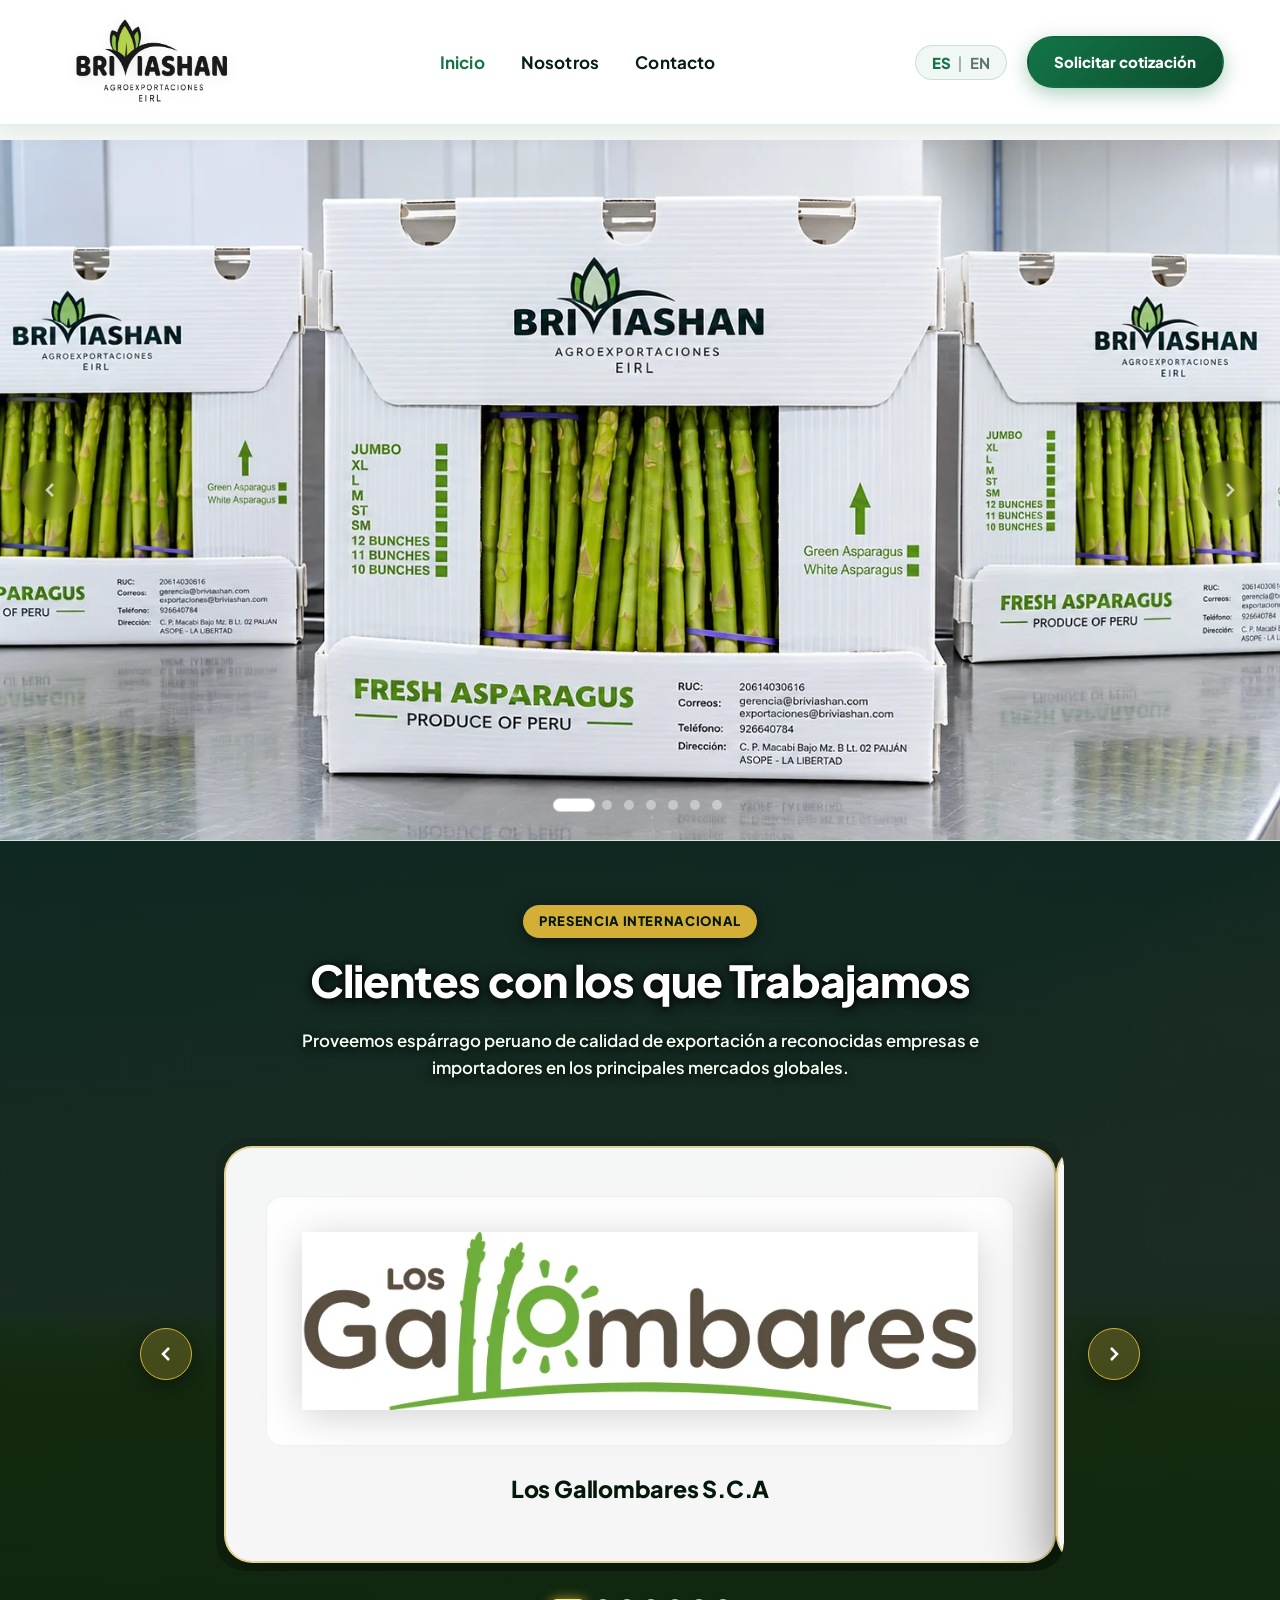
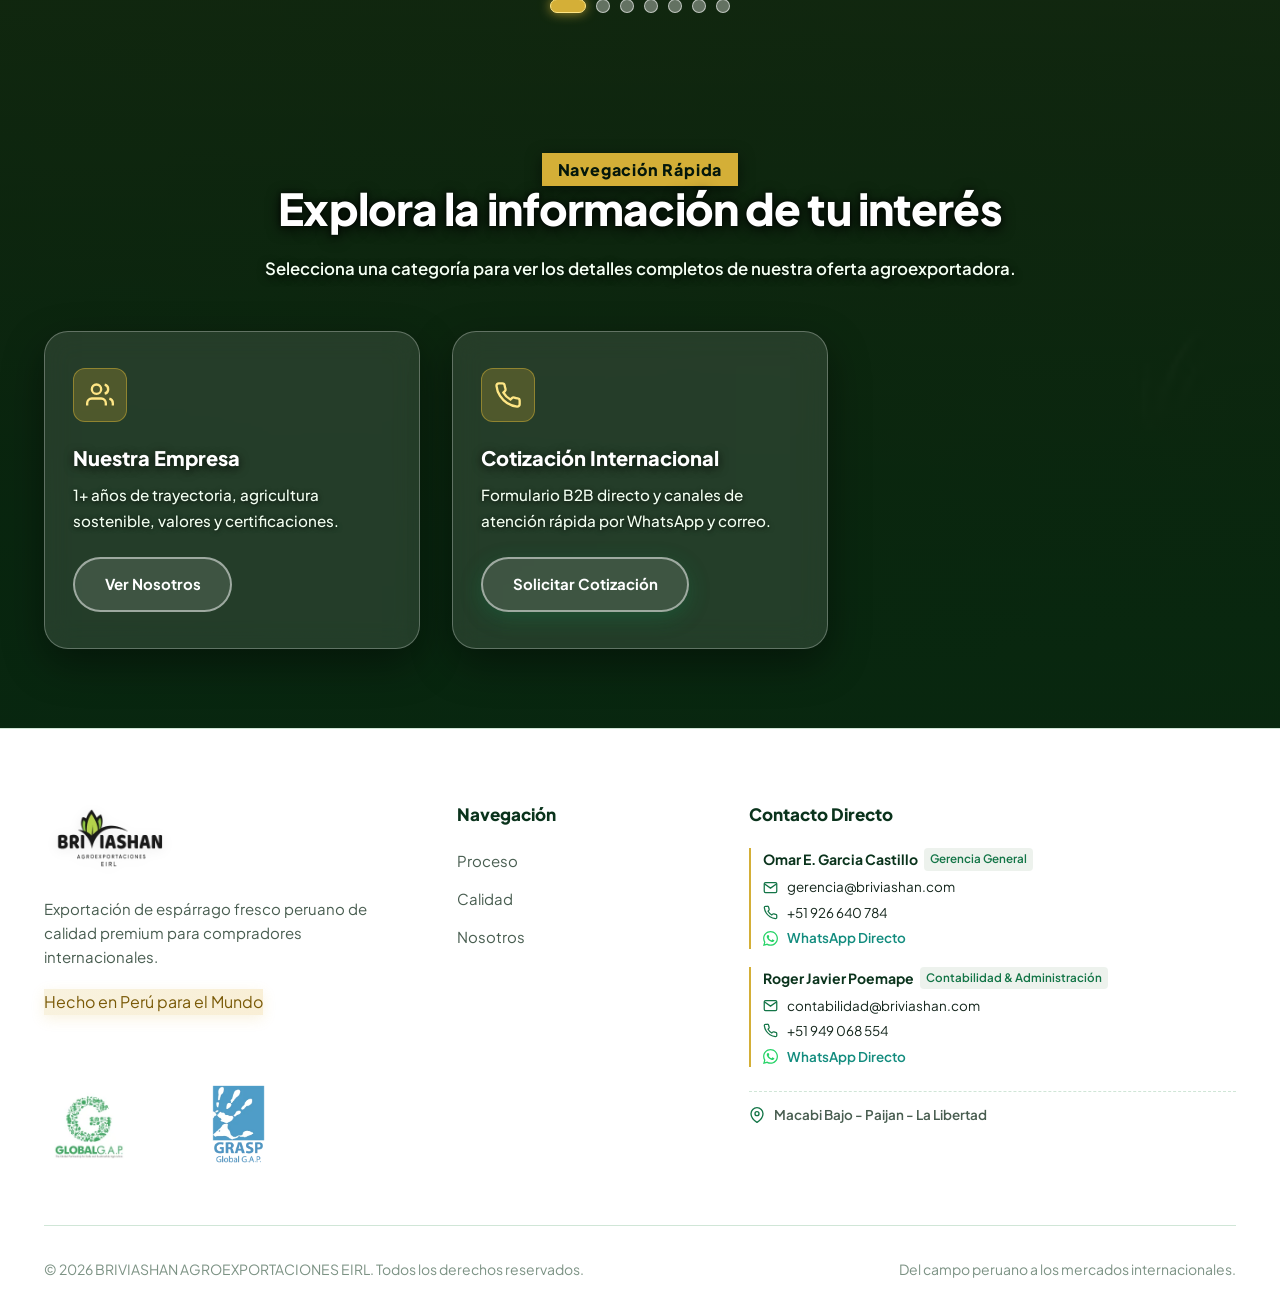
==== commit 8d48bd74: "Update Oficina Trujillo address and emails" ====
--- a/index.html
+++ b/index.html
@@ -638,7 +638,7 @@
               </ul>
             </div>
 
-            <!-- Oficina Administración & Finanzas -->
+            <!-- Oficina Trujillo -->
             <div class="office-card">
               <h3 class="office-title">Oficina Trujillo</h3>
               <ul class="office-details-list">
@@ -646,7 +646,13 @@
                   <svg class="office-icon" viewBox="0 0 24 24" fill="none" stroke="currentColor" stroke-width="2">
                     <path d="M21 10c0 7-9 13-9 13s-9-6-9-13a9 9 0 0 1 18 0z"/><circle cx="12" cy="10" r="3"/>
                   </svg>
-                  <span>La Libertad – Perú</span>
+                  <span>Los Cipreses 468, Víctor Larco Herrera 13007, Trujillo – La Libertad, Perú</span>
+                </li>
+                <li class="office-detail-item">
+                  <svg class="office-icon" viewBox="0 0 24 24" fill="none" stroke="currentColor" stroke-width="2">
+                    <path d="M22 16.92v3a2 2 0 0 1-2.18 2 19.79 19.79 0 0 1-8.63-3.07 19.5 19.5 0 0 1-6-6 19.79 19.79 0 0 1-3.07-8.67A2 2 0 0 1 4.11 2h3a2 2 0 0 1 2 1.72 12.84 12.84 0 0 0 .7 2.81 2 2 0 0 1-.45 2.11L8.09 9.91a16 16 0 0 0 6 6l1.27-1.27a2 2 0 0 1 2.11-.45 12.84 12.84 0 0 0 2.81.7A2 2 0 0 1 22 16.92z"/>
+                  </svg>
+                  <a href="tel:+51926640784" class="office-link">+51 926 640 784</a>
                 </li>
                 <li class="office-detail-item">
                   <svg class="office-icon" viewBox="0 0 24 24" fill="none" stroke="currentColor" stroke-width="2">
@@ -658,7 +664,13 @@
                   <svg class="office-icon" viewBox="0 0 24 24" fill="none" stroke="currentColor" stroke-width="2">
                     <path d="M4 4h16c1.1 0 2 .9 2 2v12c0 1.1-.9 2-2 2H4c-1.1 0-2-.9-2-2V6c0-1.1.9-2 2-2z"/><polyline points="22,6 12,13 2,6"/>
                   </svg>
-                  <a href="mailto:contabilidad@briviashan.com" class="office-link">contabilidad@briviashan.com</a>
+                  <a href="mailto:gerencia@briviashan.com" class="office-link">gerencia@briviashan.com</a>
+                </li>
+                <li class="office-detail-item">
+                  <svg class="office-icon" viewBox="0 0 24 24" fill="none" stroke="currentColor" stroke-width="2">
+                    <path d="M4 4h16c1.1 0 2 .9 2 2v12c0 1.1-.9 2-2 2H4c-1.1 0-2-.9-2-2V6c0-1.1.9-2 2-2z"/><polyline points="22,6 12,13 2,6"/>
+                  </svg>
+                  <a href="mailto:exportaciones@briviashan.com" class="office-link">exportaciones@briviashan.com</a>
                 </li>
               </ul>
             </div>
